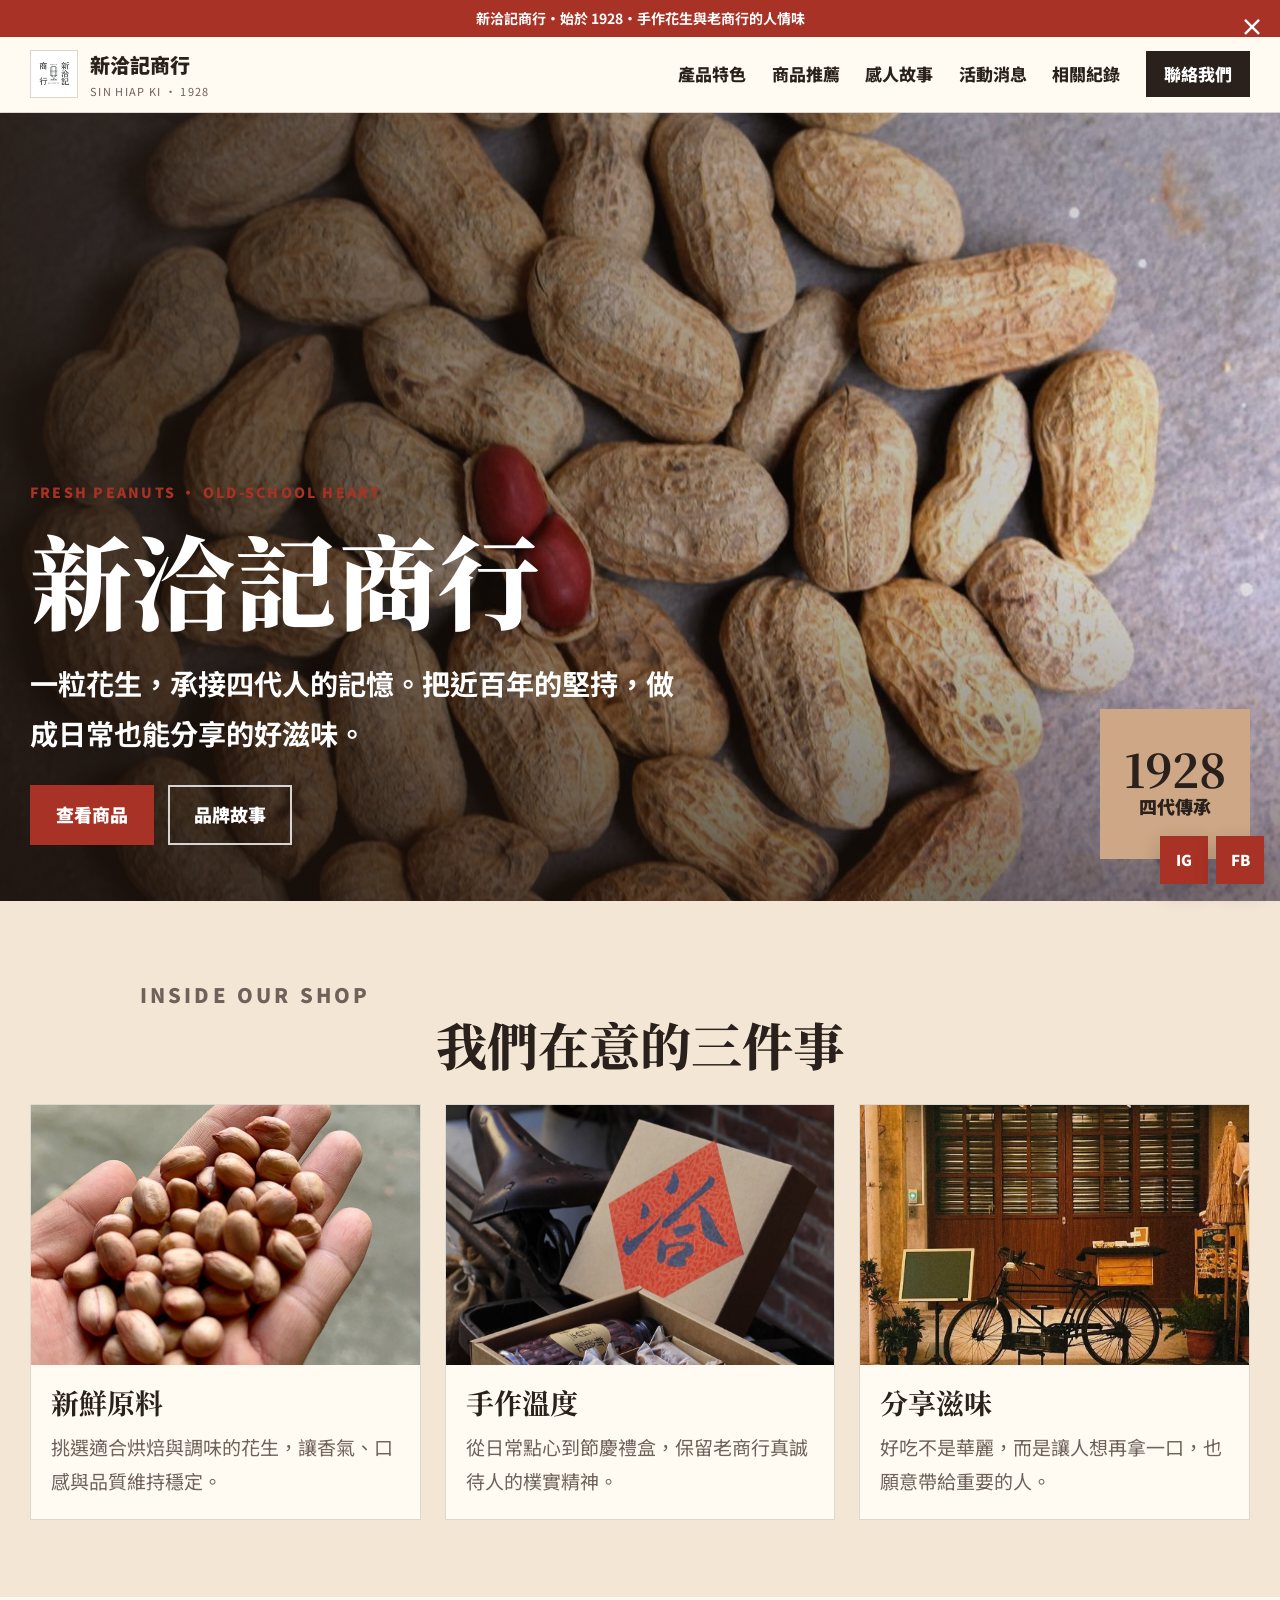
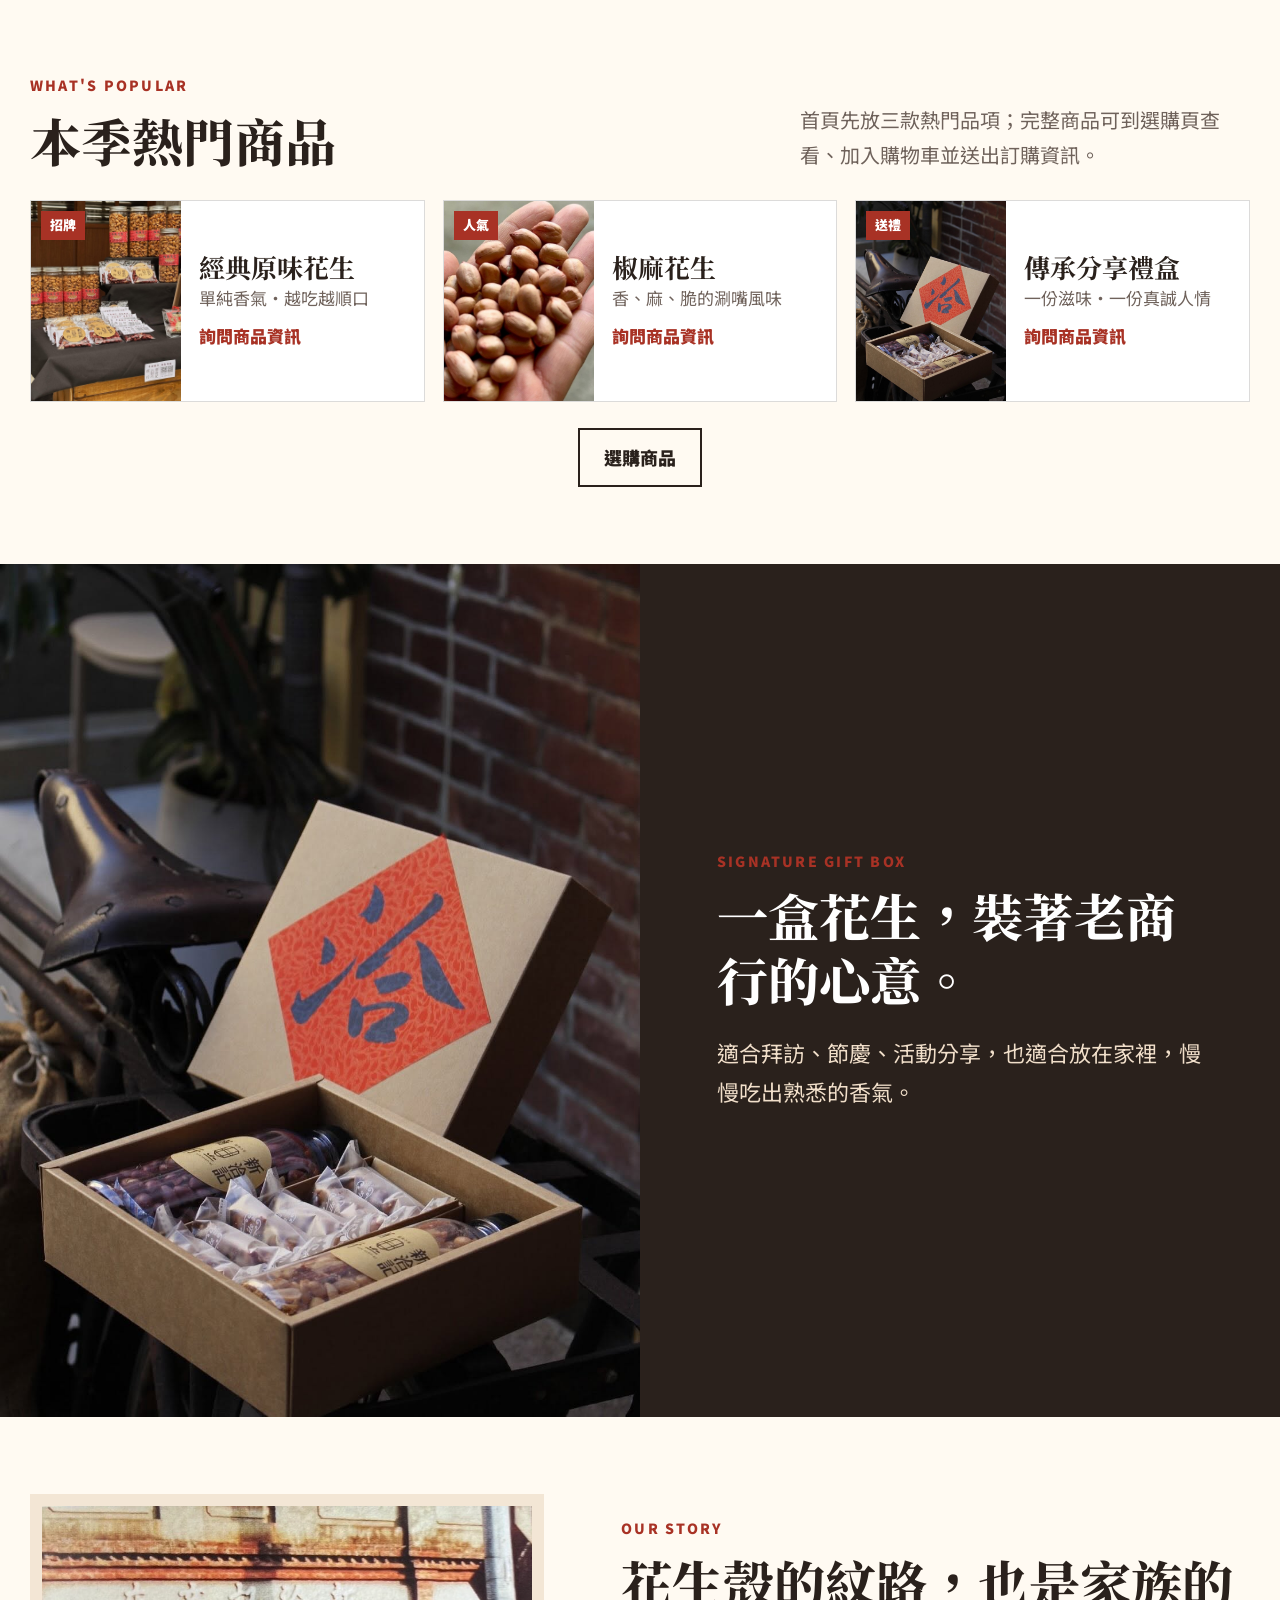
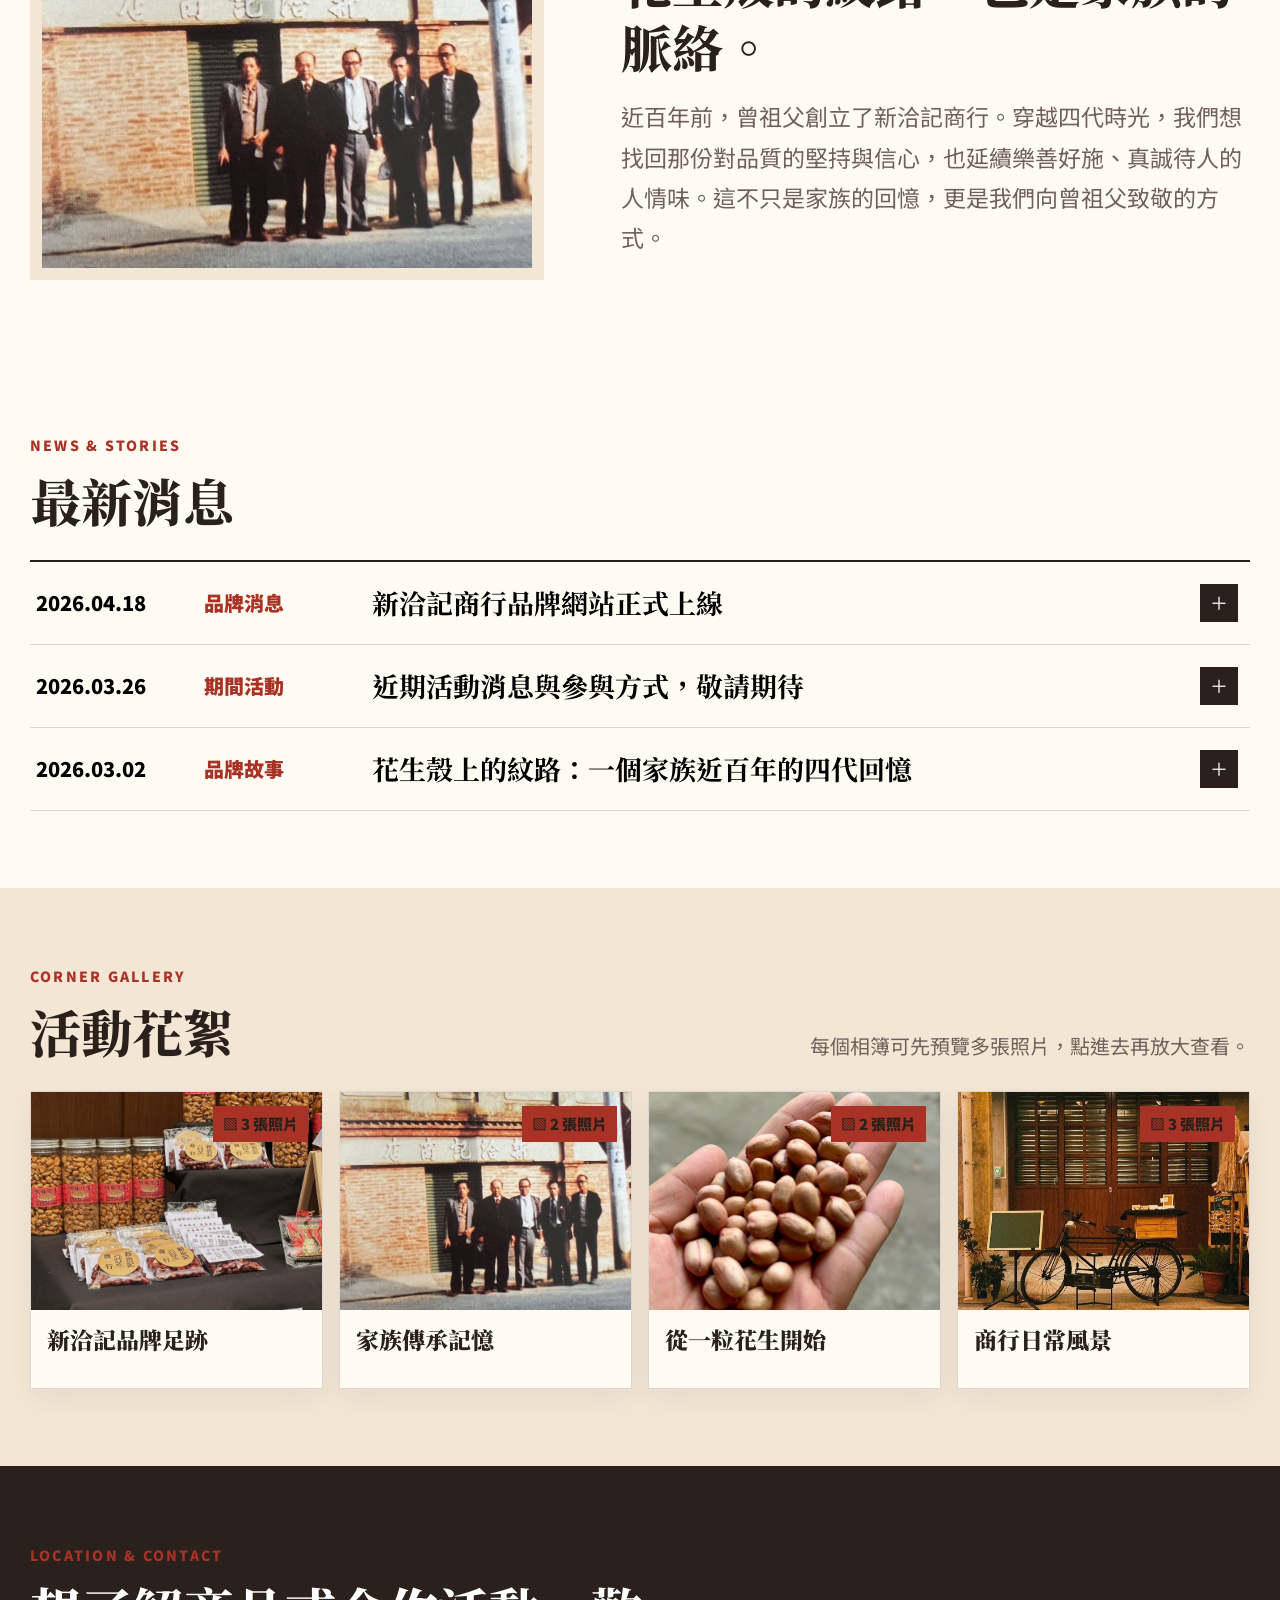
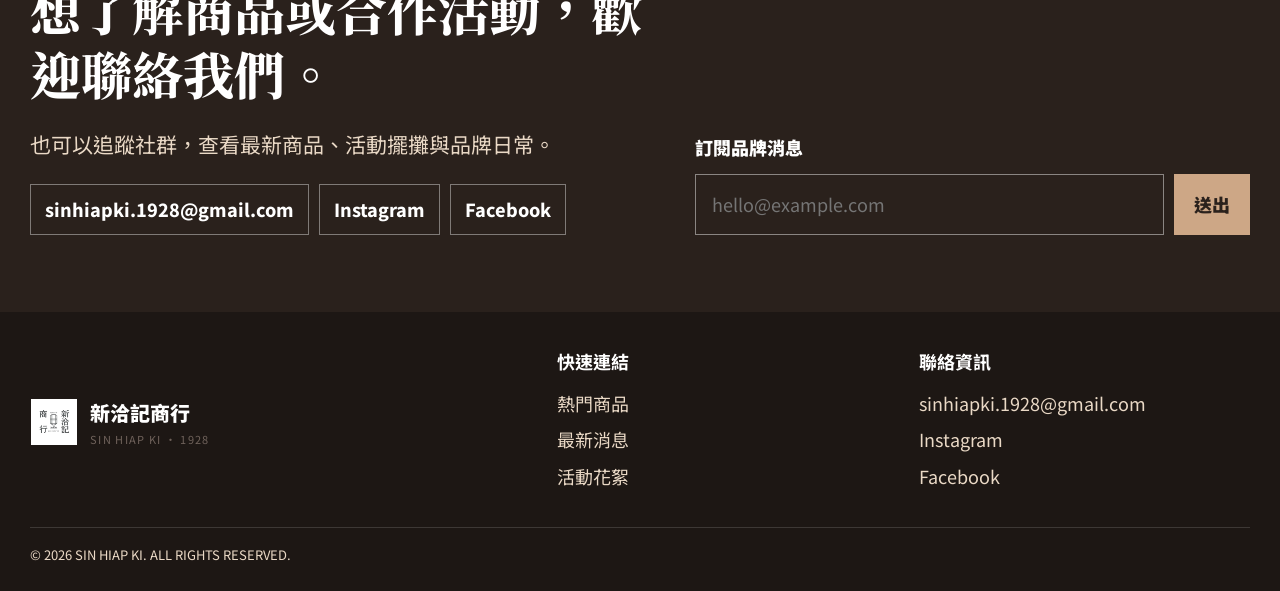
==== index.html @ 67db4013 "修改網站排版都很成功，後續要做supabase的測試了，有修改shop.js" ====
<!DOCTYPE html>
<html lang="zh-Hant">

<head>
  <meta charset="UTF-8">
  <meta name="viewport" content="width=device-width, initial-scale=1.0">
  <meta name="description" content="新洽記商行｜始於 1928，四代傳承的花生滋味。">
  <title>新洽記商行</title>
  <link rel="preconnect" href="https://fonts.googleapis.com">
  <link rel="preconnect" href="https://fonts.gstatic.com" crossorigin>
  <link
    href="https://fonts.googleapis.com/css2?family=Noto+Sans+TC:wght@400;500;600;700;900&family=Noto+Serif+TC:wght@600;700;900&display=swap"
    rel="stylesheet">
  <link rel="stylesheet" href="style.css">
</head>

<body>
  <div class="announcement">
    <p>新洽記商行・始於 1928・手作花生與老商行的人情味</p>
    <button aria-label="關閉公告" data-close-announcement>×</button>
  </div>

  <header class="site-header">
    <a class="brand" href="#top" aria-label="新洽記商行首頁">
      <img src="source/LOGO.jpg" alt="">
      <span><strong>新洽記商行</strong><small>SIN HIAP KI · 1928</small></span>
    </a>
    <button class="menu-button" aria-label="開啟選單" aria-expanded="false">
      <span></span><span></span><span></span>
    </button>
    <nav class="site-nav" aria-label="主要導覽">
      <a href="#kitchen">產品特色</a>
      <a href="shop.html">商品推薦</a>
      <a href="#about">感人故事</a>
      <a href="#news">活動消息</a>
      <a href="#gallery">相關紀錄</a>
      <a class="nav-cta" href="#contact">聯絡我們</a>
    </nav>
  </header>

  <main id="top">
    <section class="hero">
      <img class="hero-bg" src="source/produce/produce_3.jpg" alt="新洽記商行花生商品展示">
      <div class="hero-shade"></div>
      <div class="hero-content reveal">
        <p class="eyebrow">FRESH PEANUTS · OLD-SCHOOL HEART</p>
        <h1>新洽記商行</h1>
        <p>一粒花生，承接四代人的記憶。把近百年的堅持，做成日常也能分享的好滋味。</p>
        <div class="hero-actions">
          <a class="button primary" href="shop.html">查看商品</a>
          <a class="button ghost" href="#about">品牌故事</a>
        </div>
      </div>
      <div class="hero-card reveal">
        <b>1928</b>
        <span>四代傳承</span>
      </div>
    </section>

    <section class="kitchen section" id="kitchen">
      <div class="section-head centered reveal">
        <p class="eyebrow">INSIDE OUR SHOP</p>
        <h2>我們在意的三件事</h2>
      </div>
      <div class="kitchen-grid">
        <article class="reveal">
          <img src="source/photo/photo_1.jpg" alt="手中的花生">
          <h3>新鮮原料</h3>
          <p>挑選適合烘焙與調味的花生，讓香氣、口感與品質維持穩定。</p>
        </article>
        <article class="reveal">
          <img src="source/produce/produce_1.jpg" alt="新洽記商行禮盒">
          <h3>手作溫度</h3>
          <p>從日常點心到節慶禮盒，保留老商行真誠待人的樸實精神。</p>
        </article>
        <article class="reveal">
          <img src="source/photo/photo_2.jpg" alt="新洽記活動現場">
          <h3>分享滋味</h3>
          <p>好吃不是華麗，而是讓人想再拿一口，也願意帶給重要的人。</p>
        </article>
      </div>
    </section>

    <section class="products section" id="products">
      <div class="section-head reveal">
        <div>
          <p class="eyebrow">WHAT'S POPULAR</p>
          <h2>本季熱門商品</h2>
        </div>
        <p>首頁先放三款熱門品項；完整商品可到選購頁查看、加入購物車並送出訂購資訊。</p>
      </div>
      <div class="product-grid" data-products></div>
      <div class="center">
        <a class="button outline" href="shop.html">選購商品</a>
      </div>
    </section>

    <section class="feature-banner">
      <img src="source/produce/produce_1.jpg" alt="新洽記商行商品禮盒">
      <div>
        <p class="eyebrow">SIGNATURE GIFT BOX</p>
        <h2>一盒花生，裝著老商行的心意。</h2>
        <p>適合拜訪、節慶、活動分享，也適合放在家裡，慢慢吃出熟悉的香氣。</p>
      </div>
    </section>

    <section class="intro section" id="about">
      <figure class="heritage-photo reveal">
        <img src="source/family.png" alt="新洽記商行早期家族與店面合影" loading="lazy">
      </figure>
      <div class="intro-story reveal">
        <p class="eyebrow">OUR STORY</p>
        <h2>花生殼的紋路，也是家族的脈絡。</h2>
        <p>近百年前，曾祖父創立了新洽記商行。穿越四代時光，我們想找回那份對品質的堅持與信心，也延續樂善好施、真誠待人的人情味。這不只是家族的回憶，更是我們向曾祖父致敬的方式。</p>
      </div>
    </section>

    <section class="news section" id="news">
      <div class="section-head reveal">
        <div>
          <p class="eyebrow">NEWS & STORIES</p>
          <h2>最新消息</h2>
        </div>
      </div>
      <div class="news-list" data-news></div>
    </section>

    <section class="gallery section" id="gallery">
      <div class="section-head reveal">
        <div>
          <p class="eyebrow">CORNER GALLERY</p>
          <h2>活動花絮</h2>
        </div>
        <p>每個相簿可先預覽多張照片，點進去再放大查看。</p>
      </div>
      <div class="gallery-grid" data-gallery></div>
    </section>

    <section class="contact section" id="contact">
      <div class="contact-copy reveal">
        <p class="eyebrow">LOCATION & CONTACT</p>
        <h2>想了解商品或合作活動，歡迎聯絡我們。</h2>
        <p>也可以追蹤社群，查看最新商品、活動擺攤與品牌日常。</p>
        <div class="contact-links">
          <a href="mailto:sinhiapki.1928@gmail.com">sinhiapki.1928@gmail.com</a>
          <a href="https://www.instagram.com/sinhiapki_1928" target="_blank" rel="noopener noreferrer">Instagram</a>
          <a href="https://www.facebook.com/profile.php?id=61574707400729" target="_blank"
            rel="noopener noreferrer">Facebook</a>
        </div>
      </div>
      <form class="subscribe-form reveal" data-subscribe-form>
        <label for="email">訂閱品牌消息</label>
        <div>
          <input id="email" type="email" placeholder="hello@example.com" required>
          <button type="submit">送出</button>
        </div>
      </form>
    </section>
  </main>

  <footer>
    <a class="brand footer-brand" href="#top">
      <img src="source/LOGO.jpg" alt="">
      <span><strong>新洽記商行</strong><small>SIN HIAP KI · 1928</small></span>
    </a>
    <div>
      <h4>快速連結</h4>
      <a href="shop.html">熱門商品</a>
      <a href="#news">最新消息</a>
      <a href="#gallery">活動花絮</a>
    </div>
    <div>
      <h4>聯絡資訊</h4>
      <a href="mailto:sinhiapki.1928@gmail.com">sinhiapki.1928@gmail.com</a>
      <a href="https://www.instagram.com/sinhiapki_1928" target="_blank" rel="noopener noreferrer">Instagram</a>
      <a href="https://www.facebook.com/profile.php?id=61574707400729" target="_blank"
        rel="noopener noreferrer">Facebook</a>
    </div>
    <p class="copyright">© <span data-year></span> SIN HIAP KI. ALL RIGHTS RESERVED.</p>
  </footer>

  <aside class="social-rail" aria-label="社群連結">
    <a href="https://www.instagram.com/sinhiapki_1928" target="_blank" rel="noopener noreferrer"
      aria-label="追蹤 Instagram">IG</a>
    <a href="https://www.facebook.com/profile.php?id=61574707400729" target="_blank" rel="noopener noreferrer"
      aria-label="追蹤 Facebook">FB</a>
  </aside>

  <div class="modal" data-modal aria-hidden="true">
    <div class="modal-backdrop" data-close-modal></div>
    <section class="modal-panel" role="dialog" aria-modal="true" aria-labelledby="modal-title">
      <button class="modal-close" type="button" data-close-modal aria-label="關閉視窗">×</button>
      <div class="modal-content" data-modal-content></div>
    </section>
  </div>
  <script src="script.js"></script>
</body>

</html>
---- style.css ----
:root {
  --primary: #cda786;
  --red: #a83225;
  --ink: #2a211c;
  --muted: #6f625b;
  --paper: #fffaf2;
  --cream: #f3e6d5;
  --line: rgba(42, 33, 28, 0.16);
  --white: #ffffff;
  --font-serif: "Noto Serif TC", serif;
  --font-sans: "Noto Sans TC", sans-serif;
  --content: 1220px;
  --pad: max(24px, calc((100vw - var(--content)) / 2));
}

* { box-sizing: border-box; }
html { scroll-behavior: smooth; }
body {
  margin: 0;
  color: var(--ink);
  background: var(--paper);
  font-family: var(--font-sans);
  font-size: 18px;
  line-height: 1.75;
}
body.modal-open { overflow: hidden; }
a { color: inherit; text-decoration: none; }
img { display: block; width: 100%; }
button, input { font: inherit; }
button { cursor: pointer; }
button:focus-visible, a:focus-visible, input:focus-visible {
  outline: 3px solid rgba(205, 167, 134, 0.8);
  outline-offset: 3px;
}

h1, h2, h3 {
  margin: 0;
  font-family: var(--font-serif);
  line-height: 1.25;
  letter-spacing: 0;
}
h1 { font-size: clamp(54px, 8vw, 116px); font-weight: 900; }
h2 { font-size: clamp(34px, 4vw, 58px); font-weight: 800; }
h3 { font-size: 28px; }
.eyebrow {
  margin: 0 0 10px;
  color: var(--red);
  font-size: 14px;
  font-weight: 900;
  letter-spacing: 0.16em;
}
.section { padding: clamp(42px, 6vw, 78px) var(--pad); }
.section-head {
  display: flex;
  align-items: end;
  justify-content: space-between;
  gap: 28px;
  margin-bottom: 28px;
}
.section-head > p { max-width: 450px; margin: 0; color: var(--muted); font-size: 20px; }
.section-head.centered { display: block; text-align: center; }
.center { margin-top: 26px; text-align: center; }

.button {
  min-height: 52px;
  display: inline-flex;
  align-items: center;
  justify-content: center;
  padding: 12px 24px;
  border: 2px solid var(--ink);
  border-radius: 0;
  background: transparent;
  color: var(--ink);
  font-weight: 900;
  transition: transform 0.2s ease, background 0.2s ease, color 0.2s ease;
}
.button:hover { transform: translateY(-2px); }
.button.primary { background: var(--red); border-color: var(--red); color: var(--white); }
.button.ghost { color: var(--white); border-color: rgba(255,255,255,0.8); }
.button.outline:hover { background: var(--ink); color: var(--white); }

.announcement {
  position: relative;
  min-height: 36px;
  display: grid;
  place-items: center;
  padding: 6px 54px;
  background: var(--red);
  color: var(--white);
  text-align: center;
  font-size: 14px;
  font-weight: 700;
}
.announcement p { margin: 0; }
.announcement button {
  position: absolute;
  right: 18px;
  top: 50%;
  width: 28px;
  height: 28px;
  border: 0;
  background: transparent;
  color: inherit;
  font-size: 24px;
  transform: translateY(-50%);
}

.site-header {
  position: sticky;
  top: 0;
  z-index: 30;
  height: 76px;
  display: flex;
  align-items: center;
  justify-content: space-between;
  padding: 0 var(--pad);
  background: rgba(255, 250, 242, 0.94);
  border-bottom: 1px solid var(--line);
  backdrop-filter: blur(12px);
}
.brand { display: flex; align-items: center; gap: 12px; min-width: 0; }
.brand img {
  width: 48px;
  height: 48px;
  object-fit: cover;
  border: 1px solid var(--line);
}
.brand strong, .brand small { display: block; }
.brand strong { font-size: 20px; font-weight: 900; }
.brand small { color: var(--muted); font-size: 11px; letter-spacing: 0.12em; }
.site-nav { display: flex; align-items: center; gap: clamp(18px, 2vw, 34px); font-size: 17px; font-weight: 800; }
.site-nav a { padding: 8px 0; }
.nav-cta { padding: 8px 18px !important; background: var(--ink); color: var(--white); }
.menu-button { display: none; border: 0; background: transparent; }

.hero {
  position: relative;
  min-height: calc(100vh - 112px);
  display: grid;
  align-items: end;
  overflow: hidden;
  padding: clamp(80px, 10vw, 140px) var(--pad) 56px;
  color: var(--white);
}
.hero-bg, .hero-shade { position: absolute; inset: 0; height: 100%; }
.hero-bg { object-fit: cover; object-position: center 45%; }
.hero-shade {
  background:
    linear-gradient(90deg, rgba(28,18,12,0.84), rgba(28,18,12,0.38) 52%, rgba(28,18,12,0.08)),
    linear-gradient(0deg, rgba(28,18,12,0.5), transparent 42%);
}
.hero-content { position: relative; max-width: 860px; z-index: 1; }
.hero-content p:not(.eyebrow) { max-width: 660px; margin: 16px 0 28px; font-size: clamp(22px, 2.2vw, 32px); font-weight: 700; }
.hero-actions { display: flex; flex-wrap: wrap; gap: 14px; }
.hero-card {
  position: absolute;
  right: var(--pad);
  bottom: 42px;
  z-index: 1;
  width: 150px;
  height: 150px;
  display: grid;
  place-items: center;
  align-content: center;
  background: var(--primary);
  color: var(--ink);
  text-align: center;
}
.hero-card b { display: block; font-family: var(--font-serif); font-size: 46px; line-height: 1; }
.hero-card span { font-weight: 900; }

.kitchen { background: var(--cream); }
.kitchen-grid {
  display: grid;
  grid-template-columns: repeat(3, 1fr);
  gap: 24px;
}
.kitchen-grid article {
  background: var(--paper);
  border: 1px solid var(--line);
}
.kitchen-grid img { height: 260px; object-fit: cover; }
.kitchen-grid h3 { padding: 20px 20px 0; }
.kitchen-grid p { margin: 10px 20px 22px; color: var(--muted); font-size: 19px; }

.product-grid {
  display: grid;
  grid-template-columns: repeat(3, 1fr);
  gap: 18px;
}
.product-card {
  position: relative;
  display: grid;
  grid-template-columns: 150px 1fr;
  min-height: 170px;
  overflow: hidden;
  background: var(--white);
  border: 1px solid var(--line);
}
.product-image { height: 100%; background: var(--cream); }
.product-image img { height: 100%; object-fit: cover; transition: transform 0.35s ease; }
.product-card:hover img { transform: scale(1.04); }
.product-tag {
  position: absolute;
  top: 10px;
  left: 10px;
  padding: 3px 9px;
  background: var(--red);
  color: var(--white);
  font-size: 13px;
  font-weight: 900;
}
.product-info {
  display: grid;
  align-content: center;
  gap: 8px;
  padding: 18px;
}
.product-info h3 { font-size: 26px; }
.product-info p { margin: 0; color: var(--muted); font-size: 17px; }
.product-price { color: var(--red); font-size: 17px; font-weight: 900; }

.feature-banner {
  display: grid;
  grid-template-columns: 1fr 1fr;
  align-items: center;
  min-height: 470px;
  background: var(--ink);
  color: var(--white);
}
.feature-banner img { height: 100%; min-height: 470px; object-fit: cover; }
.feature-banner div { padding: clamp(34px, 6vw, 80px); }
.feature-banner p:not(.eyebrow) { max-width: 580px; color: #f1dfca; font-size: 22px; }

.intro {
  display: grid;
  grid-template-columns: 0.9fr 1.1fr;
  align-items: center;
  gap: clamp(32px, 6vw, 80px);
  background: var(--paper);
}
.heritage-photo { margin: 0; }
.heritage-photo img { aspect-ratio: 4 / 3; object-fit: cover; border: 12px solid var(--cream); }
.intro-story p:last-child { margin: 18px 0 0; color: var(--muted); font-size: 23px; }

.news-list { border-top: 2px solid var(--ink); }
.news-item {
  width: 100%;
  display: grid;
  grid-template-columns: 150px 150px minmax(0, 1fr) 44px;
  align-items: center;
  gap: 18px;
  padding: 22px 6px;
  border: 0;
  border-bottom: 1px solid var(--line);
  background: transparent;
  text-align: left;
  transition: background 0.2s ease, padding 0.2s ease;
}
.news-item:hover { padding-left: 18px; background: var(--cream); }
.news-item time, .news-category { font-size: 20px; font-weight: 900; }
.news-category { color: var(--red); }
.news-item h3 { font-size: 27px; }
.news-item span:last-child {
  width: 38px;
  height: 38px;
  display: grid;
  place-items: center;
  background: var(--ink);
  color: var(--white);
}

.gallery { background: var(--cream); }
.gallery-grid {
  display: grid;
  grid-template-columns: repeat(4, minmax(0, 1fr));
  gap: 16px;
}
.gallery-item {
  position: relative;
  overflow: hidden;
  padding: 0;
  border: 1px solid var(--line);
  background: var(--paper);
  color: var(--ink);
  text-align: left;
  box-shadow: 0 10px 26px rgba(42, 33, 28, 0.06);
}
.gallery-item:first-child { grid-column: auto; }
.gallery-item img {
  height: auto;
  aspect-ratio: 4 / 3;
  object-fit: cover;
  opacity: 1;
  transition: transform 0.35s ease;
}
.gallery-item:hover img { transform: scale(1.04); }
.gallery-caption {
  position: static;
  display: block;
  min-height: 78px;
  padding: 14px 16px 16px;
  font-family: var(--font-serif);
  font-size: 23px;
  font-weight: 900;
  line-height: 1.35;
  text-shadow: none;
}
.gallery-count {
  position: absolute;
  top: 14px;
  right: 14px;
  padding: 5px 10px;
  background: var(--red);
  font-size: 15px;
  font-weight: 900;
}

.contact {
  display: grid;
  grid-template-columns: 1fr 0.9fr;
  align-items: end;
  gap: 48px;
  background: var(--ink);
  color: var(--white);
}
.contact-copy p:not(.eyebrow) { color: #ead9c6; font-size: 21px; }
.contact-links { display: flex; flex-wrap: wrap; gap: 10px; margin-top: 18px; }
.contact-links a {
  padding: 9px 14px;
  border: 1px solid rgba(255,255,255,0.4);
  font-weight: 800;
}
.subscribe-form label { display: block; margin-bottom: 10px; font-weight: 900; }
.subscribe-form > div { display: grid; grid-template-columns: 1fr auto; gap: 10px; }
.subscribe-form input {
  min-width: 0;
  padding: 14px 16px;
  border: 1px solid rgba(255,255,255,0.45);
  background: transparent;
  color: var(--white);
}
.subscribe-form button {
  padding: 12px 20px;
  border: 0;
  background: var(--primary);
  color: var(--ink);
  font-weight: 900;
}
.subscribe-form.success::after {
  content: "謝謝你的訂閱！";
  display: block;
  margin-top: 10px;
  color: var(--primary);
  font-weight: 900;
}

footer {
  display: grid;
  grid-template-columns: 1.5fr 1fr 1fr;
  gap: 30px;
  padding: 34px var(--pad) 24px;
  background: #1d1714;
  color: #ead9c6;
}
footer h4 { margin: 0 0 10px; color: var(--white); }
footer a { display: block; margin: 5px 0; }
.footer-brand { color: var(--white); }
.copyright { grid-column: 1 / -1; margin: 0; padding-top: 16px; border-top: 1px solid rgba(255,255,255,0.14); font-size: 13px; }

.social-rail {
  position: fixed;
  right: 16px;
  bottom: 16px;
  z-index: 25;
  display: flex;
  gap: 8px;
}
.social-rail a {
  width: 48px;
  height: 48px;
  display: grid;
  place-items: center;
  background: var(--red);
  color: var(--white);
  font-size: 15px;
  font-weight: 900;
  box-shadow: 0 8px 22px rgba(0,0,0,0.18);
}

.modal { position: fixed; inset: 0; z-index: 100; display: none; }
.modal.open { display: block; }
.modal-backdrop { position: absolute; inset: 0; background: rgba(20, 15, 12, 0.72); }
.modal-panel {
  position: absolute;
  inset: 4vh 4vw;
  max-width: 1160px;
  overflow: auto;
  margin: auto;
  padding: clamp(24px, 4vw, 54px);
  background: var(--paper);
}
.modal-close {
  position: sticky;
  top: 0;
  z-index: 2;
  float: right;
  width: 46px;
  height: 46px;
  border: 0;
  background: var(--ink);
  color: var(--white);
  font-size: 28px;
}
.modal-header { margin-bottom: 22px; padding-right: 58px; }
.modal-header p, .modal-copy { color: var(--muted); font-size: 21px; }
.shop-list { display: grid; gap: 14px; }
.shop-item {
  display: grid;
  grid-template-columns: 180px 1fr auto;
  align-items: center;
  gap: 22px;
  padding: 14px;
  background: var(--white);
  border: 1px solid var(--line);
}
.shop-item img { height: 150px; object-fit: cover; }
.shop-item p { margin: 6px 0; color: var(--muted); }
.feature-list { display: flex; flex-wrap: wrap; gap: 8px; margin-top: 10px; }
.feature-list span { padding: 5px 9px; background: var(--cream); color: var(--ink); font-size: 15px; font-weight: 800; }
.feature-icon { display: none; }
.shop-actions { display: grid; gap: 10px; justify-items: end; }
.select-product { padding: 9px 14px; border: 2px solid var(--ink); background: transparent; font-weight: 900; }
.select-product.selected { background: var(--red); border-color: var(--red); color: var(--white); }
.selection-summary { position: sticky; bottom: 0; margin-top: 18px; padding: 14px 18px; background: var(--ink); color: var(--white); font-weight: 900; }
.news-detail { max-width: 820px; }
.news-detail time { color: var(--red); font-weight: 900; }
.news-detail h2 { margin: 14px 0 18px; }
.album-overview { display: grid; grid-template-columns: repeat(3, 1fr); gap: 12px; }
.album-thumb { position: relative; aspect-ratio: 4 / 3; overflow: hidden; padding: 0; border: 0; background: var(--cream); }
.album-thumb img { height: 100%; object-fit: cover; }
.album-thumb span { position: absolute; right: 8px; bottom: 8px; padding: 3px 8px; background: var(--red); color: var(--white); font-weight: 900; }
.album-back { margin-bottom: 14px; border: 0; border-bottom: 2px solid currentColor; background: transparent; font-weight: 900; }
.album-stage { position: relative; background: #111; }
.album-stage img { height: min(64vh, 640px); object-fit: contain; }
.album-control {
  position: absolute;
  top: 50%;
  width: 48px;
  height: 48px;
  border: 0;
  background: rgba(0,0,0,0.6);
  color: var(--white);
  font-size: 28px;
  transform: translateY(-50%);
}
.album-control.prev { left: 12px; }
.album-control.next { right: 12px; }
.album-meta { display: flex; justify-content: space-between; margin-top: 10px; font-weight: 900; }

.shop-page { background: #fff7ec; }
.shop-hero {
  padding: clamp(54px, 8vw, 100px) var(--pad);
  background:
    linear-gradient(90deg, rgba(42,33,28,0.88), rgba(42,33,28,0.45)),
    url("source/produce/produce_1.jpg") center / cover no-repeat;
  color: var(--white);
}
.shop-hero > div { max-width: 820px; }
.shop-hero p:not(.eyebrow) { max-width: 720px; margin: 18px 0 0; color: #f5e3d0; font-size: 24px; font-weight: 700; }
.shop-flow {
  display: grid;
  grid-template-columns: repeat(4, 1fr);
  gap: 12px;
  padding-top: 26px;
  padding-bottom: 26px;
  background: var(--cream);
}
.shop-flow article {
  display: grid;
  gap: 4px;
  padding: 16px;
  background: var(--paper);
  border: 1px solid var(--line);
}
.shop-flow b { color: var(--red); font-size: 16px; }
.shop-flow span { font-family: var(--font-serif); font-size: 22px; font-weight: 900; line-height: 1.35; }
.shop-layout {
  display: grid;
  grid-template-columns: minmax(0, 1fr);
  align-items: start;
  gap: 28px;
}
.catalog-grid { display: grid; grid-template-columns: repeat(4, minmax(230px, 1fr)); gap: 18px; }
.catalog-card {
  display: grid;
  grid-template-rows: auto auto 1fr;
  overflow: hidden;
  background: #fffaf4;
  border: 1px solid rgba(205, 167, 134, 0.5);
  border-radius: 18px;
}
.catalog-card-head {
  display: flex;
  justify-content: space-between;
  gap: 8px;
  padding: 20px 20px 12px;
}
.catalog-card-head span {
  display: inline-flex;
  align-items: center;
  min-height: 30px;
  padding: 4px 11px;
  border: 1px solid rgba(205, 167, 134, 0.35);
  border-radius: 999px;
  background: var(--white);
  color: #7d4a16;
  font-size: 14px;
  font-weight: 900;
}
.catalog-card-head span:last-child { color: var(--muted); border-color: transparent; }
.catalog-photo {
  padding: 14px 32px 28px;
  background: #fffaf4;
  border-bottom: 1px solid rgba(205, 167, 134, 0.35);
}
.catalog-photo img {
  aspect-ratio: 3 / 2;
  height: auto;
  object-fit: cover;
  border-radius: 8px;
  box-shadow: 0 8px 14px rgba(42, 33, 28, 0.14);
}
.catalog-copy { display: grid; align-content: start; gap: 9px; padding: 22px; }
.catalog-copy h3 { color: #5b2f1f; font-size: 24px; }
.catalog-copy p { margin: 0; color: var(--muted); font-size: 16px; line-height: 1.65; }
.promo-box {
  display: grid;
  gap: 7px;
  margin-top: 4px;
  padding: 11px 13px;
  background: #fffdf2;
  border: 1px solid #f2c24e;
  border-radius: 14px;
}
.promo-box strong { color: #6a3d15; font-size: 16px; }
.promo-box span {
  width: fit-content;
  padding: 3px 10px;
  border: 1px solid #f0b72f;
  border-radius: 9px;
  background: var(--white);
  color: #5b2f1f;
  font-size: 16px;
  font-weight: 900;
}
.unit-price {
  display: flex;
  align-items: center;
  justify-content: space-between;
  margin-top: 8px;
  padding: 12px 14px;
  background: #f6eee5;
  border-radius: 14px;
}
.unit-price span { color: var(--muted); font-weight: 900; }
.unit-price strong { color: #4f3026; font-size: 24px; }
.catalog-actions {
  display: grid;
  grid-template-columns: auto 1fr;
  align-items: center;
  gap: 12px;
  margin-top: 8px;
}
.catalog-actions > span { color: var(--muted); font-size: 16px; font-weight: 900; }
.product-quantity {
  display: grid;
  grid-template-columns: 34px minmax(42px, 1fr) 34px;
  align-items: center;
  overflow: hidden;
  border: 1px solid var(--line);
  border-radius: 999px;
  background: var(--white);
}
.product-quantity button {
  width: 34px;
  height: 34px;
  border: 0;
  background: transparent;
  color: #9b5f24;
  font-weight: 900;
}
.product-quantity input {
  width: 100%;
  min-width: 0;
  border: 0;
  background: transparent;
  color: var(--ink);
  text-align: center;
  font-weight: 900;
  appearance: textfield;
  -moz-appearance: textfield;
}
.product-quantity input::-webkit-outer-spin-button,
.product-quantity input::-webkit-inner-spin-button {
  margin: 0;
  -webkit-appearance: none;
}
.catalog-actions > button {
  grid-column: 2;
  min-height: 40px;
  padding: 7px 14px;
  border: 0;
  border-radius: 999px;
  background: #9b5f24;
  color: var(--white);
  font-weight: 900;
}
.cart-panel {
  position: static;
  padding: 20px;
  background: var(--white);
  border: 2px solid var(--ink);
}
.cart-panel h2 { margin-bottom: 14px; font-size: 34px; }
.cart-empty { margin: 0; color: var(--muted); }
.cart-list { display: grid; gap: 12px; }
.cart-item {
  display: grid;
  gap: 10px;
  padding-bottom: 12px;
  border-bottom: 1px solid var(--line);
}
.cart-item strong, .cart-item span { display: block; }
.cart-item span { color: var(--muted); font-size: 15px; }
.quantity-control {
  display: grid;
  grid-template-columns: 38px 1fr 38px;
  align-items: center;
  border: 1px solid var(--line);
}
.quantity-control button {
  height: 38px;
  border: 0;
  background: var(--cream);
  font-weight: 900;
}
.quantity-control output { text-align: center; font-weight: 900; }
.cart-total {
  display: flex;
  justify-content: space-between;
  margin: 18px 0;
  padding-top: 14px;
  border-top: 2px solid var(--ink);
  font-size: 22px;
  font-weight: 900;
}
.cart-total strong { color: var(--red); }
.cart-checkout { width: 100%; }
.checkout { background: var(--cream); }
.checkout-head, .checkout-form, .order-result { max-width: 1000px; }
.checkout-head > p {
  max-width: 430px;
  text-align: right;
}
.checkout-form {
  display: grid;
  gap: 22px;
  padding: 22px;
  background: var(--paper);
  border: 1px solid var(--line);
}
.form-grid {
  display: grid;
  grid-template-columns: repeat(2, 1fr);
  gap: 16px;
}
.checkout-form label, .payment-box label {
  display: grid;
  gap: 8px;
  font-weight: 900;
}
.required-label::after {
  content: " *";
  color: var(--red);
}
.checkout-form input, .checkout-form select, .checkout-form textarea {
  width: 100%;
  padding: 13px 14px;
  border: 1px solid var(--line);
  background: var(--white);
  color: var(--ink);
}
.form-wide { grid-column: 1 / -1; }
.payment-box {
  display: grid;
  gap: 12px;
  margin: 0;
  padding: 18px;
  border: 2px solid var(--ink);
}
.payment-box legend {
  padding: 0 8px;
  font-family: var(--font-serif);
  font-size: 28px;
  font-weight: 900;
}
.payment-box label {
  grid-template-columns: auto 1fr;
  align-items: start;
  padding: 12px;
  background: var(--white);
  border: 1px solid var(--line);
}
.payment-box input { width: auto; margin-top: 8px; }
.payment-box span {
  grid-column: 2;
  color: var(--muted);
  font-size: 16px;
  font-weight: 500;
}
.bank-info {
  padding: 18px;
  background: #fff;
  border: 2px solid var(--red);
}
.bank-info h3 { margin-bottom: 12px; color: var(--red); font-size: 25px; }
.bank-info dl { display: grid; gap: 10px; margin: 0; }
.bank-info dl > div {
  display: grid;
  grid-template-columns: 120px 1fr;
  gap: 12px;
  padding-bottom: 10px;
  border-bottom: 1px solid var(--line);
}
.bank-info dt { color: var(--muted); font-weight: 900; }
.bank-info dd { margin: 0; font-weight: 900; }
.account-row dd {
  display: flex;
  flex-wrap: wrap;
  align-items: center;
  gap: 10px;
}
.account-row button {
  min-height: 36px;
  padding: 6px 12px;
  border: 0;
  background: var(--ink);
  color: var(--white);
  font-weight: 900;
}
.bank-info p { margin: 12px 0 0; color: var(--muted); font-size: 16px; }
.order-result {
  margin-top: 20px;
  padding: 22px;
  background: var(--white);
  border: 2px solid var(--red);
}
.order-result h3 { color: var(--red); }
.order-result ul { margin: 14px 0; padding-left: 22px; }
.result-total { font-size: 24px; font-weight: 900; }

.reveal { opacity: 0; transform: translateY(16px); transition: opacity 0.55s ease, transform 0.55s ease; }
.reveal.visible { opacity: 1; transform: none; }

@media (max-width: 900px) {
  .site-header { height: 68px; }
  .menu-button { width: 44px; height: 44px; display: grid; place-content: center; gap: 5px; }
  .menu-button span { width: 26px; height: 2px; background: var(--ink); }
  .site-nav {
    position: absolute;
    inset: 68px 0 auto;
    display: none;
    flex-direction: column;
    align-items: stretch;
    gap: 0;
    padding: 16px var(--pad) 24px;
    background: var(--paper);
    border-bottom: 1px solid var(--line);
  }
  .site-nav.open { display: flex; }
  .site-nav a { padding: 12px 0; border-bottom: 1px solid var(--line); }
  .hero { min-height: 640px; }
  .hero-card { display: none; }
  .kitchen-grid, .product-grid, .intro, .feature-banner, .contact, footer { grid-template-columns: 1fr; }
  .gallery-grid { grid-template-columns: repeat(2, minmax(0, 1fr)); }
  .gallery-item:first-child { grid-column: auto; }
  .feature-banner img { min-height: 320px; }
  .shop-item { grid-template-columns: 140px 1fr; }
  .shop-actions { grid-column: 1 / -1; display: flex; justify-content: space-between; align-items: center; }
  .shop-flow { grid-template-columns: repeat(2, 1fr); }
  .catalog-grid { grid-template-columns: repeat(2, minmax(230px, 1fr)); }
}

@media (max-width: 600px) {
  body { font-size: 17px; }
  .section { padding: 34px 20px; }
  .section-head { display: block; }
  .section-head > p { margin-top: 10px; font-size: 18px; }
  .checkout-head > p { text-align: left; }
  .brand img { width: 42px; height: 42px; }
  .brand strong { font-size: 17px; }
  .brand small { display: none; }
  .announcement { padding-inline: 42px; font-size: 13px; }
  .hero { min-height: 560px; padding: 70px 20px 38px; }
  h1 { font-size: clamp(48px, 17vw, 76px); }
  h2 { font-size: 32px; }
  .hero-content p:not(.eyebrow) { font-size: 22px; }
  .hero-actions { display: grid; grid-template-columns: 1fr 1fr; }
  .button { padding-inline: 12px; }
  .kitchen-grid img { height: 220px; }
  .product-card { grid-template-columns: 120px 1fr; min-height: 150px; }
  .product-info h3 { font-size: 22px; }
  .product-info p, .product-price { font-size: 15px; }
  .news-item { grid-template-columns: 1fr 38px; gap: 5px 12px; }
  .news-item time, .news-category, .news-item h3 { grid-column: 1; }
  .news-item span:last-child { grid-column: 2; grid-row: 1 / 4; }
  .news-item time, .news-category { font-size: 17px; }
  .news-item h3 { font-size: 22px; }
  .gallery-grid { grid-template-columns: 1fr; gap: 12px; }
  .gallery-item {
    display: grid;
    grid-template-columns: 116px 1fr;
    min-height: 116px;
  }
  .gallery-item img {
    height: 100%;
    aspect-ratio: auto;
  }
  .gallery-caption {
    min-height: 0;
    display: grid;
    align-content: center;
    padding: 12px 14px;
    font-size: 21px;
  }
  .gallery-count {
    top: 8px;
    right: auto;
    left: 8px;
    font-size: 12px;
  }
  .subscribe-form > div { grid-template-columns: 1fr; }
  .modal-panel { inset: 0; padding: 18px; }
  .shop-item { grid-template-columns: 1fr; }
  .shop-item img { width: 100%; height: auto; aspect-ratio: 16 / 10; }
  .album-overview { grid-template-columns: repeat(2, 1fr); }
  .shop-hero { padding: 52px 20px; }
  .shop-hero p:not(.eyebrow) { font-size: 20px; }
  .shop-flow { grid-template-columns: 1fr; padding: 20px; }
  .catalog-grid { grid-template-columns: 1fr; }
  .catalog-card-head { padding: 18px 16px 10px; }
  .catalog-card-head span { font-size: 14px; }
  .catalog-photo { padding: 12px 24px 24px; }
  .catalog-copy { padding: 18px; }
  .catalog-copy h3 { font-size: 23px; }
  .catalog-actions { grid-template-columns: 1fr; align-items: stretch; }
  .catalog-actions > button { grid-column: auto; width: 100%; }
  .checkout-form { padding: 16px; }
  .form-grid { grid-template-columns: 1fr; }
  .payment-box label { grid-template-columns: auto 1fr; }
  .bank-info dl > div { grid-template-columns: 1fr; gap: 4px; }
}
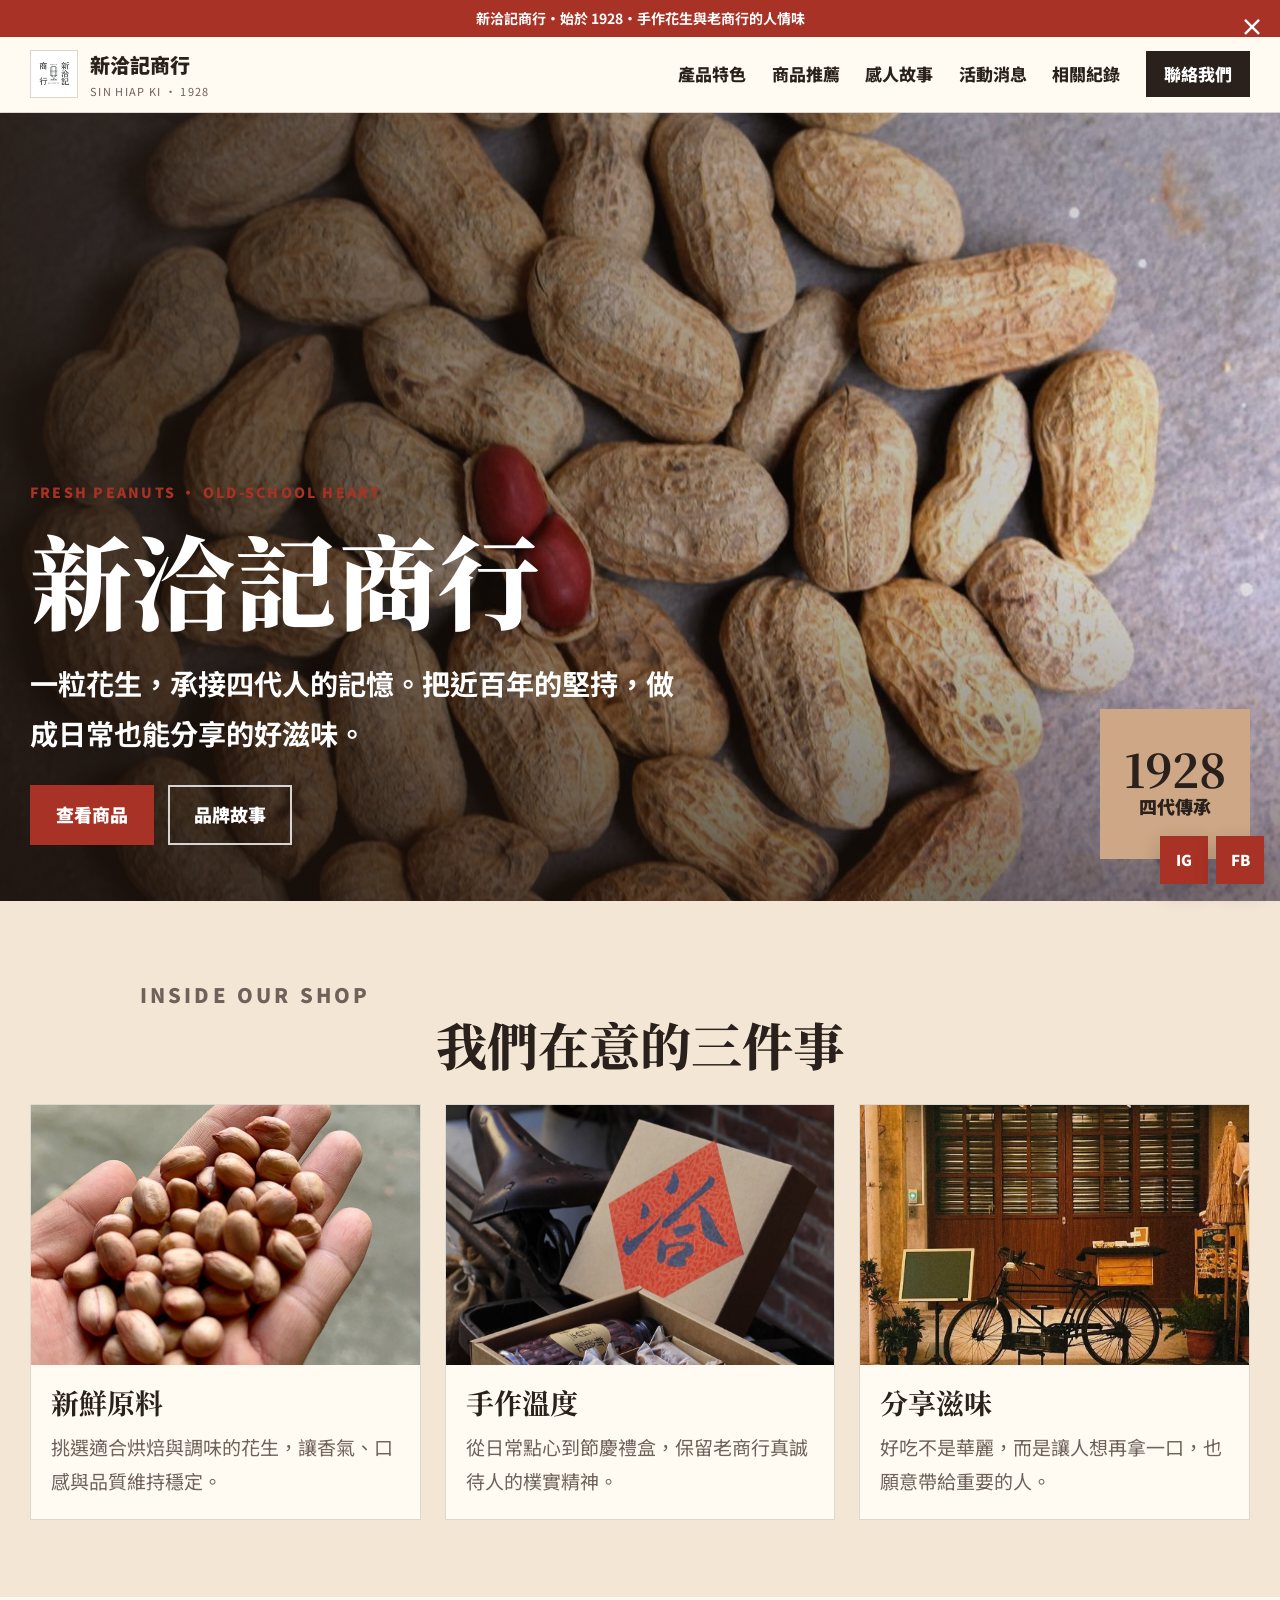
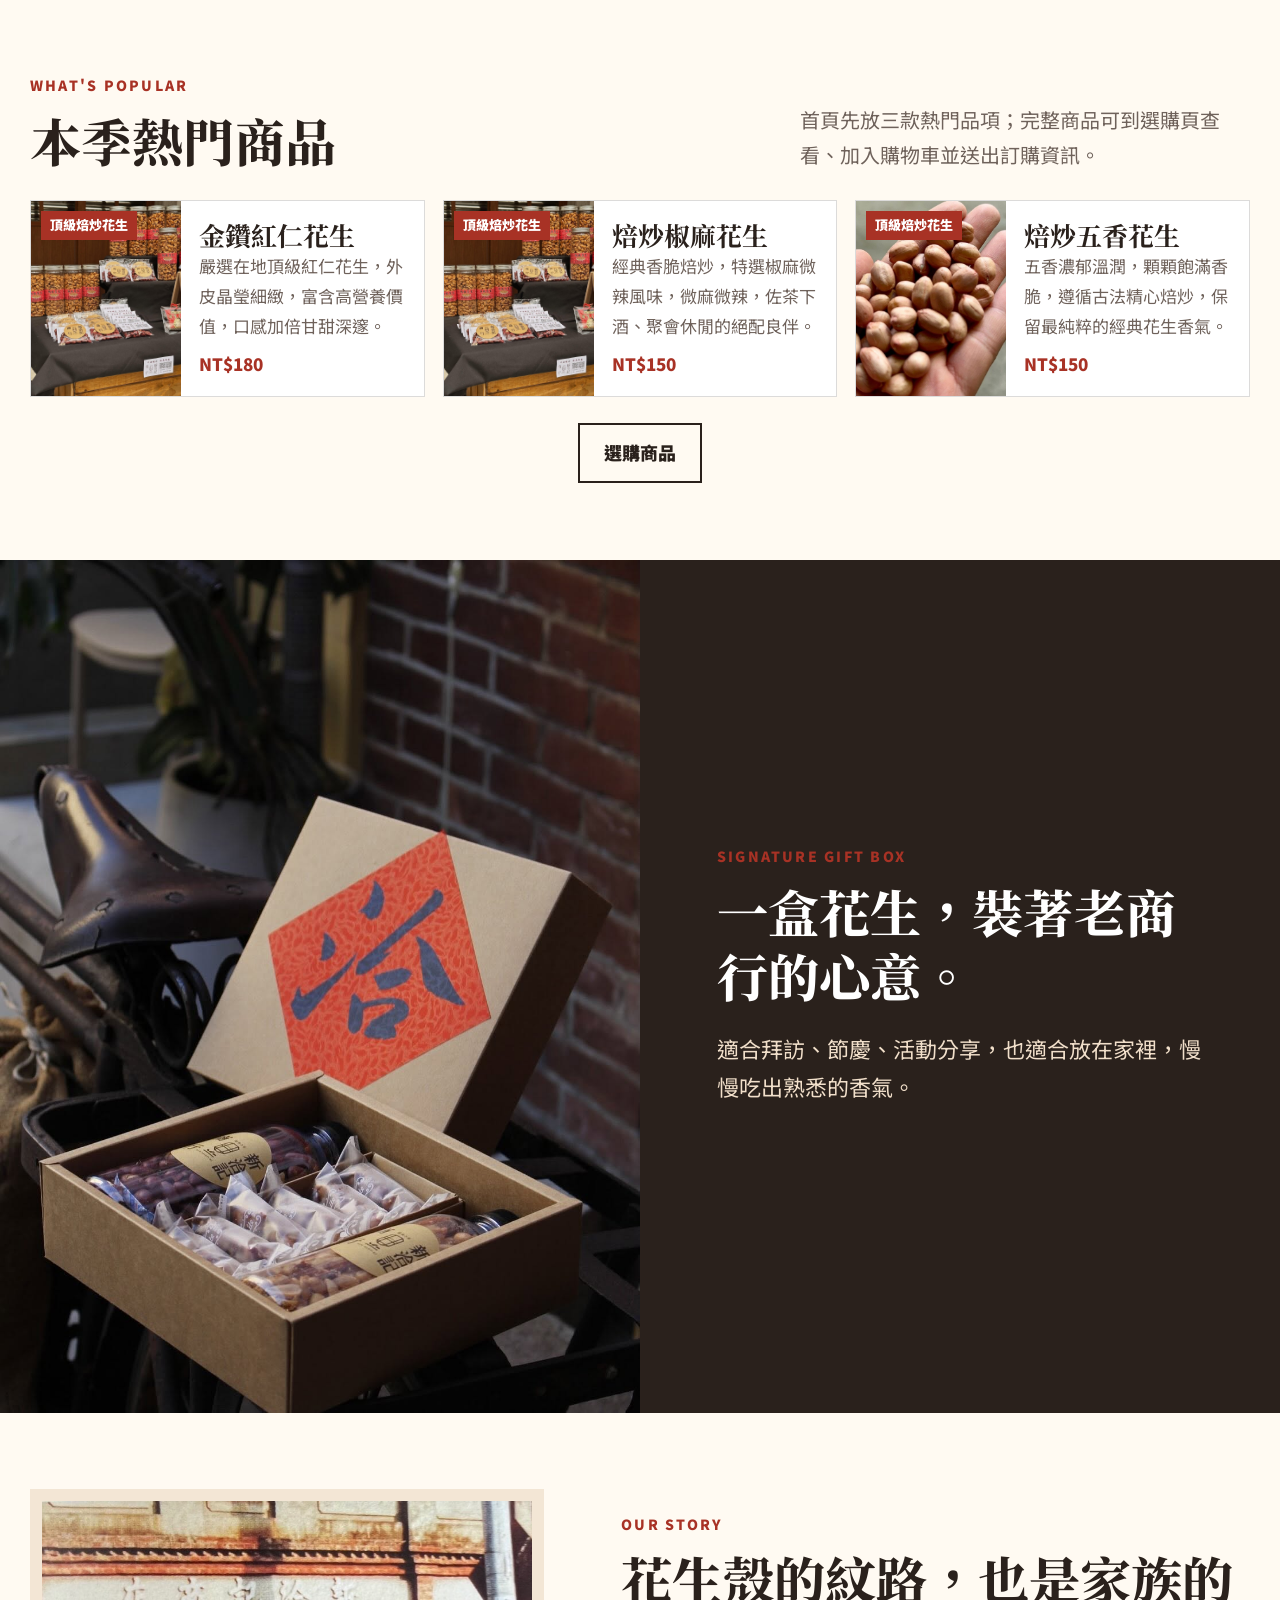
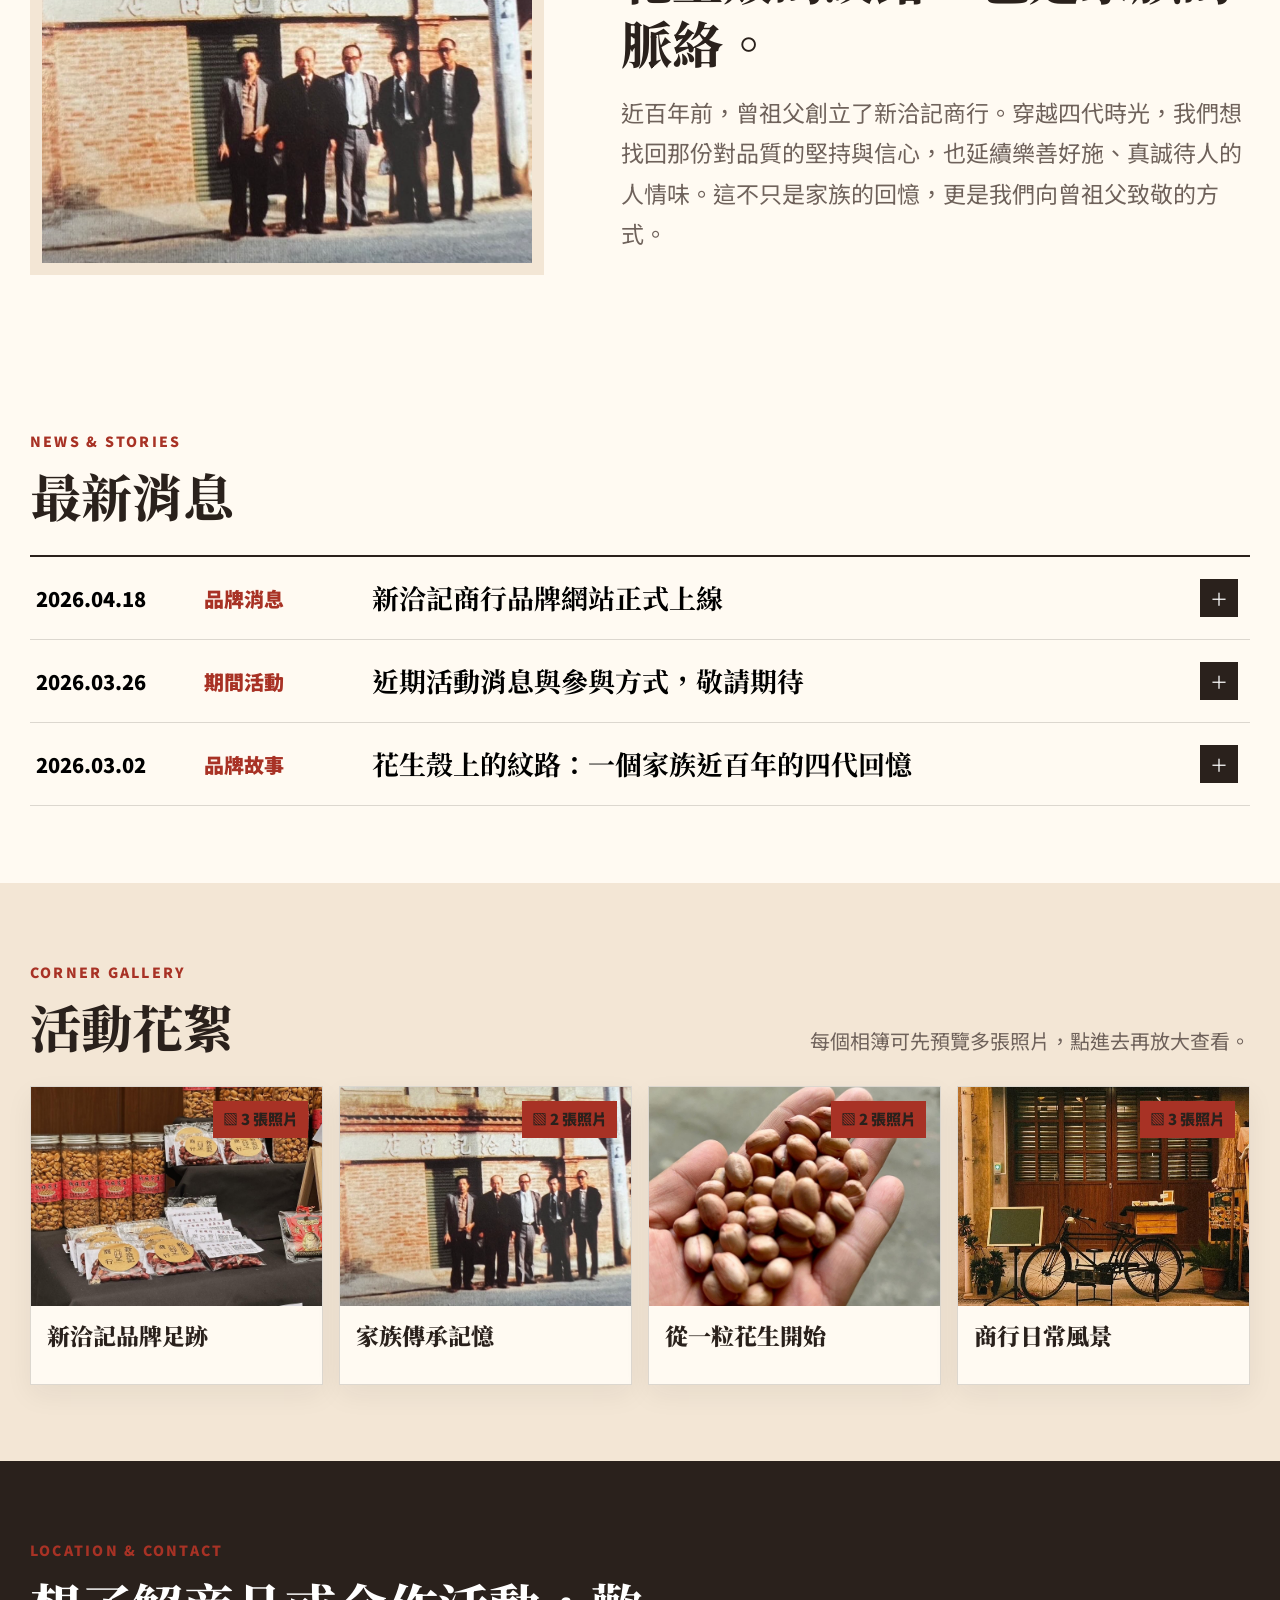
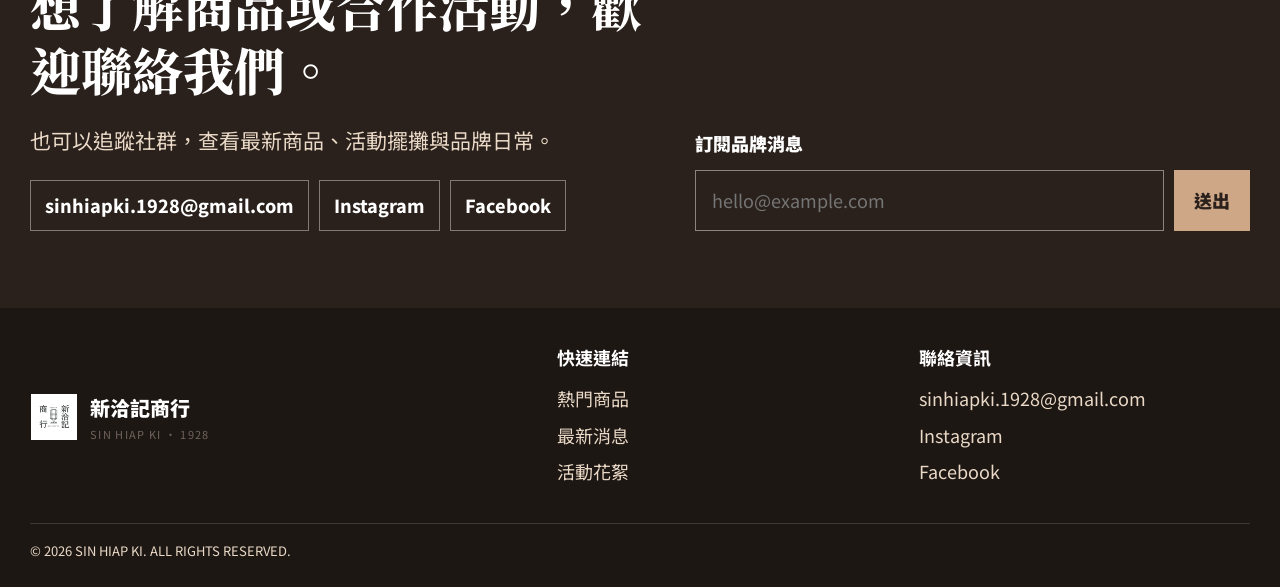
==== commit 5e9c8bd8: "Add files via upload" ====
--- a/index.html
+++ b/index.html
@@ -1,199 +1,200 @@
-<!DOCTYPE html>
-<html lang="zh-Hant">
-
-<head>
-  <meta charset="UTF-8">
-  <meta name="viewport" content="width=device-width, initial-scale=1.0">
-  <meta name="description" content="新洽記商行｜始於 1928，四代傳承的花生滋味。">
-  <title>新洽記商行</title>
-  <link rel="preconnect" href="https://fonts.googleapis.com">
-  <link rel="preconnect" href="https://fonts.gstatic.com" crossorigin>
-  <link
-    href="https://fonts.googleapis.com/css2?family=Noto+Sans+TC:wght@400;500;600;700;900&family=Noto+Serif+TC:wght@600;700;900&display=swap"
-    rel="stylesheet">
-  <link rel="stylesheet" href="style.css">
-</head>
-
-<body>
-  <div class="announcement">
-    <p>新洽記商行・始於 1928・手作花生與老商行的人情味</p>
-    <button aria-label="關閉公告" data-close-announcement>×</button>
-  </div>
-
-  <header class="site-header">
-    <a class="brand" href="#top" aria-label="新洽記商行首頁">
-      <img src="source/LOGO.jpg" alt="">
-      <span><strong>新洽記商行</strong><small>SIN HIAP KI · 1928</small></span>
-    </a>
-    <button class="menu-button" aria-label="開啟選單" aria-expanded="false">
-      <span></span><span></span><span></span>
-    </button>
-    <nav class="site-nav" aria-label="主要導覽">
-      <a href="#kitchen">產品特色</a>
-      <a href="shop.html">商品推薦</a>
-      <a href="#about">感人故事</a>
-      <a href="#news">活動消息</a>
-      <a href="#gallery">相關紀錄</a>
-      <a class="nav-cta" href="#contact">聯絡我們</a>
-    </nav>
-  </header>
-
-  <main id="top">
-    <section class="hero">
-      <img class="hero-bg" src="source/produce/produce_3.jpg" alt="新洽記商行花生商品展示">
-      <div class="hero-shade"></div>
-      <div class="hero-content reveal">
-        <p class="eyebrow">FRESH PEANUTS · OLD-SCHOOL HEART</p>
-        <h1>新洽記商行</h1>
-        <p>一粒花生，承接四代人的記憶。把近百年的堅持，做成日常也能分享的好滋味。</p>
-        <div class="hero-actions">
-          <a class="button primary" href="shop.html">查看商品</a>
-          <a class="button ghost" href="#about">品牌故事</a>
-        </div>
-      </div>
-      <div class="hero-card reveal">
-        <b>1928</b>
-        <span>四代傳承</span>
-      </div>
-    </section>
-
-    <section class="kitchen section" id="kitchen">
-      <div class="section-head centered reveal">
-        <p class="eyebrow">INSIDE OUR SHOP</p>
-        <h2>我們在意的三件事</h2>
-      </div>
-      <div class="kitchen-grid">
-        <article class="reveal">
-          <img src="source/photo/photo_1.jpg" alt="手中的花生">
-          <h3>新鮮原料</h3>
-          <p>挑選適合烘焙與調味的花生，讓香氣、口感與品質維持穩定。</p>
-        </article>
-        <article class="reveal">
-          <img src="source/produce/produce_1.jpg" alt="新洽記商行禮盒">
-          <h3>手作溫度</h3>
-          <p>從日常點心到節慶禮盒，保留老商行真誠待人的樸實精神。</p>
-        </article>
-        <article class="reveal">
-          <img src="source/photo/photo_2.jpg" alt="新洽記活動現場">
-          <h3>分享滋味</h3>
-          <p>好吃不是華麗，而是讓人想再拿一口，也願意帶給重要的人。</p>
-        </article>
-      </div>
-    </section>
-
-    <section class="products section" id="products">
-      <div class="section-head reveal">
-        <div>
-          <p class="eyebrow">WHAT'S POPULAR</p>
-          <h2>本季熱門商品</h2>
-        </div>
-        <p>首頁先放三款熱門品項；完整商品可到選購頁查看、加入購物車並送出訂購資訊。</p>
-      </div>
-      <div class="product-grid" data-products></div>
-      <div class="center">
-        <a class="button outline" href="shop.html">選購商品</a>
-      </div>
-    </section>
-
-    <section class="feature-banner">
-      <img src="source/produce/produce_1.jpg" alt="新洽記商行商品禮盒">
-      <div>
-        <p class="eyebrow">SIGNATURE GIFT BOX</p>
-        <h2>一盒花生，裝著老商行的心意。</h2>
-        <p>適合拜訪、節慶、活動分享，也適合放在家裡，慢慢吃出熟悉的香氣。</p>
-      </div>
-    </section>
-
-    <section class="intro section" id="about">
-      <figure class="heritage-photo reveal">
-        <img src="source/family.png" alt="新洽記商行早期家族與店面合影" loading="lazy">
-      </figure>
-      <div class="intro-story reveal">
-        <p class="eyebrow">OUR STORY</p>
-        <h2>花生殼的紋路，也是家族的脈絡。</h2>
-        <p>近百年前，曾祖父創立了新洽記商行。穿越四代時光，我們想找回那份對品質的堅持與信心，也延續樂善好施、真誠待人的人情味。這不只是家族的回憶，更是我們向曾祖父致敬的方式。</p>
-      </div>
-    </section>
-
-    <section class="news section" id="news">
-      <div class="section-head reveal">
-        <div>
-          <p class="eyebrow">NEWS & STORIES</p>
-          <h2>最新消息</h2>
-        </div>
-      </div>
-      <div class="news-list" data-news></div>
-    </section>
-
-    <section class="gallery section" id="gallery">
-      <div class="section-head reveal">
-        <div>
-          <p class="eyebrow">CORNER GALLERY</p>
-          <h2>活動花絮</h2>
-        </div>
-        <p>每個相簿可先預覽多張照片，點進去再放大查看。</p>
-      </div>
-      <div class="gallery-grid" data-gallery></div>
-    </section>
-
-    <section class="contact section" id="contact">
-      <div class="contact-copy reveal">
-        <p class="eyebrow">LOCATION & CONTACT</p>
-        <h2>想了解商品或合作活動，歡迎聯絡我們。</h2>
-        <p>也可以追蹤社群，查看最新商品、活動擺攤與品牌日常。</p>
-        <div class="contact-links">
-          <a href="mailto:sinhiapki.1928@gmail.com">sinhiapki.1928@gmail.com</a>
-          <a href="https://www.instagram.com/sinhiapki_1928" target="_blank" rel="noopener noreferrer">Instagram</a>
-          <a href="https://www.facebook.com/profile.php?id=61574707400729" target="_blank"
-            rel="noopener noreferrer">Facebook</a>
-        </div>
-      </div>
-      <form class="subscribe-form reveal" data-subscribe-form>
-        <label for="email">訂閱品牌消息</label>
-        <div>
-          <input id="email" type="email" placeholder="hello@example.com" required>
-          <button type="submit">送出</button>
-        </div>
-      </form>
-    </section>
-  </main>
-
-  <footer>
-    <a class="brand footer-brand" href="#top">
-      <img src="source/LOGO.jpg" alt="">
-      <span><strong>新洽記商行</strong><small>SIN HIAP KI · 1928</small></span>
-    </a>
-    <div>
-      <h4>快速連結</h4>
-      <a href="shop.html">熱門商品</a>
-      <a href="#news">最新消息</a>
-      <a href="#gallery">活動花絮</a>
-    </div>
-    <div>
-      <h4>聯絡資訊</h4>
-      <a href="mailto:sinhiapki.1928@gmail.com">sinhiapki.1928@gmail.com</a>
-      <a href="https://www.instagram.com/sinhiapki_1928" target="_blank" rel="noopener noreferrer">Instagram</a>
-      <a href="https://www.facebook.com/profile.php?id=61574707400729" target="_blank"
-        rel="noopener noreferrer">Facebook</a>
-    </div>
-    <p class="copyright">© <span data-year></span> SIN HIAP KI. ALL RIGHTS RESERVED.</p>
-  </footer>
-
-  <aside class="social-rail" aria-label="社群連結">
-    <a href="https://www.instagram.com/sinhiapki_1928" target="_blank" rel="noopener noreferrer"
-      aria-label="追蹤 Instagram">IG</a>
-    <a href="https://www.facebook.com/profile.php?id=61574707400729" target="_blank" rel="noopener noreferrer"
-      aria-label="追蹤 Facebook">FB</a>
-  </aside>
-
-  <div class="modal" data-modal aria-hidden="true">
-    <div class="modal-backdrop" data-close-modal></div>
-    <section class="modal-panel" role="dialog" aria-modal="true" aria-labelledby="modal-title">
-      <button class="modal-close" type="button" data-close-modal aria-label="關閉視窗">×</button>
-      <div class="modal-content" data-modal-content></div>
-    </section>
-  </div>
+<!DOCTYPE html>
+<html lang="zh-Hant">
+
+<head>
+  <meta charset="UTF-8">
+  <meta name="viewport" content="width=device-width, initial-scale=1.0">
+  <meta name="description" content="新洽記商行｜始於 1928，四代傳承的花生滋味。">
+  <title>新洽記商行</title>
+  <link rel="preconnect" href="https://fonts.googleapis.com">
+  <link rel="preconnect" href="https://fonts.gstatic.com" crossorigin>
+  <link
+    href="https://fonts.googleapis.com/css2?family=Noto+Sans+TC:wght@400;500;600;700;900&family=Noto+Serif+TC:wght@600;700;900&display=swap"
+    rel="stylesheet">
+  <link rel="stylesheet" href="style.css">
+</head>
+
+<body>
+  <div class="announcement">
+    <p>新洽記商行・始於 1928・手作花生與老商行的人情味</p>
+    <button aria-label="關閉公告" data-close-announcement>×</button>
+  </div>
+
+  <header class="site-header">
+    <a class="brand" href="#top" aria-label="新洽記商行首頁">
+      <img src="source/LOGO.jpg" alt="">
+      <span><strong>新洽記商行</strong><small>SIN HIAP KI · 1928</small></span>
+    </a>
+    <button class="menu-button" aria-label="開啟選單" aria-expanded="false">
+      <span></span><span></span><span></span>
+    </button>
+    <nav class="site-nav" aria-label="主要導覽">
+      <a href="#kitchen">產品特色</a>
+      <a href="shop.html">商品推薦</a>
+      <a href="#about">感人故事</a>
+      <a href="#news">活動消息</a>
+      <a href="#gallery">相關紀錄</a>
+      <a class="nav-cta" href="#contact">聯絡我們</a>
+    </nav>
+  </header>
+
+  <main id="top">
+    <section class="hero">
+      <img class="hero-bg" src="source/produce/produce_3.jpg" alt="新洽記商行花生商品展示">
+      <div class="hero-shade"></div>
+      <div class="hero-content reveal">
+        <p class="eyebrow">FRESH PEANUTS · OLD-SCHOOL HEART</p>
+        <h1>新洽記商行</h1>
+        <p>一粒花生，承接四代人的記憶。把近百年的堅持，做成日常也能分享的好滋味。</p>
+        <div class="hero-actions">
+          <a class="button primary" href="shop.html">查看商品</a>
+          <a class="button ghost" href="#about">品牌故事</a>
+        </div>
+      </div>
+      <div class="hero-card reveal">
+        <b>1928</b>
+        <span>四代傳承</span>
+      </div>
+    </section>
+
+    <section class="kitchen section" id="kitchen">
+      <div class="section-head centered reveal">
+        <p class="eyebrow">INSIDE OUR SHOP</p>
+        <h2>我們在意的三件事</h2>
+      </div>
+      <div class="kitchen-grid">
+        <article class="reveal">
+          <img src="source/photo/photo_1.jpg" alt="手中的花生">
+          <h3>新鮮原料</h3>
+          <p>挑選適合烘焙與調味的花生，讓香氣、口感與品質維持穩定。</p>
+        </article>
+        <article class="reveal">
+          <img src="source/produce/produce_1.jpg" alt="新洽記商行禮盒">
+          <h3>手作溫度</h3>
+          <p>從日常點心到節慶禮盒，保留老商行真誠待人的樸實精神。</p>
+        </article>
+        <article class="reveal">
+          <img src="source/photo/photo_2.jpg" alt="新洽記活動現場">
+          <h3>分享滋味</h3>
+          <p>好吃不是華麗，而是讓人想再拿一口，也願意帶給重要的人。</p>
+        </article>
+      </div>
+    </section>
+
+    <section class="products section" id="products">
+      <div class="section-head reveal">
+        <div>
+          <p class="eyebrow">WHAT'S POPULAR</p>
+          <h2>本季熱門商品</h2>
+        </div>
+        <p>首頁先放三款熱門品項；完整商品可到選購頁查看、加入購物車並送出訂購資訊。</p>
+      </div>
+      <div class="product-grid" data-products></div>
+      <div class="center">
+        <a class="button outline" href="shop.html">選購商品</a>
+      </div>
+    </section>
+
+    <section class="feature-banner">
+      <img src="source/produce/produce_1.jpg" alt="新洽記商行商品禮盒">
+      <div>
+        <p class="eyebrow">SIGNATURE GIFT BOX</p>
+        <h2>一盒花生，裝著老商行的心意。</h2>
+        <p>適合拜訪、節慶、活動分享，也適合放在家裡，慢慢吃出熟悉的香氣。</p>
+      </div>
+    </section>
+
+    <section class="intro section" id="about">
+      <figure class="heritage-photo reveal">
+        <img src="source/family.png" alt="新洽記商行早期家族與店面合影" loading="lazy">
+      </figure>
+      <div class="intro-story reveal">
+        <p class="eyebrow">OUR STORY</p>
+        <h2>花生殼的紋路，也是家族的脈絡。</h2>
+        <p>近百年前，曾祖父創立了新洽記商行。穿越四代時光，我們想找回那份對品質的堅持與信心，也延續樂善好施、真誠待人的人情味。這不只是家族的回憶，更是我們向曾祖父致敬的方式。</p>
+      </div>
+    </section>
+
+    <section class="news section" id="news">
+      <div class="section-head reveal">
+        <div>
+          <p class="eyebrow">NEWS & STORIES</p>
+          <h2>最新消息</h2>
+        </div>
+      </div>
+      <div class="news-list" data-news></div>
+    </section>
+
+    <section class="gallery section" id="gallery">
+      <div class="section-head reveal">
+        <div>
+          <p class="eyebrow">CORNER GALLERY</p>
+          <h2>活動花絮</h2>
+        </div>
+        <p>每個相簿可先預覽多張照片，點進去再放大查看。</p>
+      </div>
+      <div class="gallery-grid" data-gallery></div>
+    </section>
+
+    <section class="contact section" id="contact">
+      <div class="contact-copy reveal">
+        <p class="eyebrow">LOCATION & CONTACT</p>
+        <h2>想了解商品或合作活動，歡迎聯絡我們。</h2>
+        <p>也可以追蹤社群，查看最新商品、活動擺攤與品牌日常。</p>
+        <div class="contact-links">
+          <a href="mailto:sinhiapki.1928@gmail.com">sinhiapki.1928@gmail.com</a>
+          <a href="https://www.instagram.com/sinhiapki_1928" target="_blank" rel="noopener noreferrer">Instagram</a>
+          <a href="https://www.facebook.com/profile.php?id=61574707400729" target="_blank"
+            rel="noopener noreferrer">Facebook</a>
+        </div>
+      </div>
+      <form class="subscribe-form reveal" data-subscribe-form>
+        <label for="email">訂閱品牌消息</label>
+        <div>
+          <input id="email" type="email" placeholder="hello@example.com" required>
+          <button type="submit">送出</button>
+        </div>
+      </form>
+    </section>
+  </main>
+
+  <footer>
+    <a class="brand footer-brand" href="#top">
+      <img src="source/LOGO.jpg" alt="">
+      <span><strong>新洽記商行</strong><small>SIN HIAP KI · 1928</small></span>
+    </a>
+    <div>
+      <h4>快速連結</h4>
+      <a href="shop.html">熱門商品</a>
+      <a href="#news">最新消息</a>
+      <a href="#gallery">活動花絮</a>
+    </div>
+    <div>
+      <h4>聯絡資訊</h4>
+      <a href="mailto:sinhiapki.1928@gmail.com">sinhiapki.1928@gmail.com</a>
+      <a href="https://www.instagram.com/sinhiapki_1928" target="_blank" rel="noopener noreferrer">Instagram</a>
+      <a href="https://www.facebook.com/profile.php?id=61574707400729" target="_blank"
+        rel="noopener noreferrer">Facebook</a>
+    </div>
+    <p class="copyright">© <span data-year></span> SIN HIAP KI. ALL RIGHTS RESERVED.</p>
+  </footer>
+
+  <aside class="social-rail" aria-label="社群連結">
+    <a href="https://www.instagram.com/sinhiapki_1928" target="_blank" rel="noopener noreferrer"
+      aria-label="追蹤 Instagram">IG</a>
+    <a href="https://www.facebook.com/profile.php?id=61574707400729" target="_blank" rel="noopener noreferrer"
+      aria-label="追蹤 Facebook">FB</a>
+  </aside>
+
+  <div class="modal" data-modal aria-hidden="true">
+    <div class="modal-backdrop" data-close-modal></div>
+    <section class="modal-panel" role="dialog" aria-modal="true" aria-labelledby="modal-title">
+      <button class="modal-close" type="button" data-close-modal aria-label="關閉視窗">×</button>
+      <div class="modal-content" data-modal-content></div>
+    </section>
+  </div>
+  <script src="products.js"></script>
   <script src="script.js"></script>
-</body>
-
-</html>
+</body>
+
+</html>
--- a/style.css
+++ b/style.css
@@ -1,863 +1,883 @@
-:root {
-  --primary: #cda786;
-  --red: #a83225;
-  --ink: #2a211c;
-  --muted: #6f625b;
-  --paper: #fffaf2;
-  --cream: #f3e6d5;
-  --line: rgba(42, 33, 28, 0.16);
-  --white: #ffffff;
-  --font-serif: "Noto Serif TC", serif;
-  --font-sans: "Noto Sans TC", sans-serif;
-  --content: 1220px;
-  --pad: max(24px, calc((100vw - var(--content)) / 2));
-}
-
-* { box-sizing: border-box; }
-html { scroll-behavior: smooth; }
-body {
-  margin: 0;
-  color: var(--ink);
-  background: var(--paper);
-  font-family: var(--font-sans);
-  font-size: 18px;
-  line-height: 1.75;
-}
-body.modal-open { overflow: hidden; }
-a { color: inherit; text-decoration: none; }
-img { display: block; width: 100%; }
-button, input { font: inherit; }
-button { cursor: pointer; }
-button:focus-visible, a:focus-visible, input:focus-visible {
-  outline: 3px solid rgba(205, 167, 134, 0.8);
-  outline-offset: 3px;
-}
-
-h1, h2, h3 {
-  margin: 0;
-  font-family: var(--font-serif);
-  line-height: 1.25;
-  letter-spacing: 0;
-}
-h1 { font-size: clamp(54px, 8vw, 116px); font-weight: 900; }
-h2 { font-size: clamp(34px, 4vw, 58px); font-weight: 800; }
-h3 { font-size: 28px; }
-.eyebrow {
-  margin: 0 0 10px;
-  color: var(--red);
-  font-size: 14px;
-  font-weight: 900;
-  letter-spacing: 0.16em;
-}
-.section { padding: clamp(42px, 6vw, 78px) var(--pad); }
-.section-head {
-  display: flex;
-  align-items: end;
-  justify-content: space-between;
-  gap: 28px;
-  margin-bottom: 28px;
-}
-.section-head > p { max-width: 450px; margin: 0; color: var(--muted); font-size: 20px; }
-.section-head.centered { display: block; text-align: center; }
-.center { margin-top: 26px; text-align: center; }
-
-.button {
-  min-height: 52px;
-  display: inline-flex;
-  align-items: center;
-  justify-content: center;
-  padding: 12px 24px;
-  border: 2px solid var(--ink);
-  border-radius: 0;
-  background: transparent;
-  color: var(--ink);
-  font-weight: 900;
-  transition: transform 0.2s ease, background 0.2s ease, color 0.2s ease;
-}
-.button:hover { transform: translateY(-2px); }
-.button.primary { background: var(--red); border-color: var(--red); color: var(--white); }
-.button.ghost { color: var(--white); border-color: rgba(255,255,255,0.8); }
-.button.outline:hover { background: var(--ink); color: var(--white); }
-
-.announcement {
-  position: relative;
-  min-height: 36px;
-  display: grid;
-  place-items: center;
-  padding: 6px 54px;
-  background: var(--red);
-  color: var(--white);
-  text-align: center;
-  font-size: 14px;
-  font-weight: 700;
-}
-.announcement p { margin: 0; }
-.announcement button {
-  position: absolute;
-  right: 18px;
-  top: 50%;
-  width: 28px;
-  height: 28px;
-  border: 0;
-  background: transparent;
-  color: inherit;
-  font-size: 24px;
-  transform: translateY(-50%);
-}
-
-.site-header {
-  position: sticky;
-  top: 0;
-  z-index: 30;
-  height: 76px;
-  display: flex;
-  align-items: center;
-  justify-content: space-between;
-  padding: 0 var(--pad);
-  background: rgba(255, 250, 242, 0.94);
-  border-bottom: 1px solid var(--line);
-  backdrop-filter: blur(12px);
-}
-.brand { display: flex; align-items: center; gap: 12px; min-width: 0; }
-.brand img {
-  width: 48px;
-  height: 48px;
-  object-fit: cover;
-  border: 1px solid var(--line);
-}
-.brand strong, .brand small { display: block; }
-.brand strong { font-size: 20px; font-weight: 900; }
-.brand small { color: var(--muted); font-size: 11px; letter-spacing: 0.12em; }
-.site-nav { display: flex; align-items: center; gap: clamp(18px, 2vw, 34px); font-size: 17px; font-weight: 800; }
-.site-nav a { padding: 8px 0; }
-.nav-cta { padding: 8px 18px !important; background: var(--ink); color: var(--white); }
-.menu-button { display: none; border: 0; background: transparent; }
-
-.hero {
-  position: relative;
-  min-height: calc(100vh - 112px);
-  display: grid;
-  align-items: end;
-  overflow: hidden;
-  padding: clamp(80px, 10vw, 140px) var(--pad) 56px;
-  color: var(--white);
-}
-.hero-bg, .hero-shade { position: absolute; inset: 0; height: 100%; }
-.hero-bg { object-fit: cover; object-position: center 45%; }
-.hero-shade {
-  background:
-    linear-gradient(90deg, rgba(28,18,12,0.84), rgba(28,18,12,0.38) 52%, rgba(28,18,12,0.08)),
-    linear-gradient(0deg, rgba(28,18,12,0.5), transparent 42%);
-}
-.hero-content { position: relative; max-width: 860px; z-index: 1; }
-.hero-content p:not(.eyebrow) { max-width: 660px; margin: 16px 0 28px; font-size: clamp(22px, 2.2vw, 32px); font-weight: 700; }
-.hero-actions { display: flex; flex-wrap: wrap; gap: 14px; }
-.hero-card {
-  position: absolute;
-  right: var(--pad);
-  bottom: 42px;
-  z-index: 1;
-  width: 150px;
-  height: 150px;
-  display: grid;
-  place-items: center;
-  align-content: center;
-  background: var(--primary);
-  color: var(--ink);
-  text-align: center;
-}
-.hero-card b { display: block; font-family: var(--font-serif); font-size: 46px; line-height: 1; }
-.hero-card span { font-weight: 900; }
-
-.kitchen { background: var(--cream); }
-.kitchen-grid {
-  display: grid;
-  grid-template-columns: repeat(3, 1fr);
-  gap: 24px;
-}
-.kitchen-grid article {
-  background: var(--paper);
-  border: 1px solid var(--line);
-}
-.kitchen-grid img { height: 260px; object-fit: cover; }
-.kitchen-grid h3 { padding: 20px 20px 0; }
-.kitchen-grid p { margin: 10px 20px 22px; color: var(--muted); font-size: 19px; }
-
-.product-grid {
-  display: grid;
-  grid-template-columns: repeat(3, 1fr);
-  gap: 18px;
-}
-.product-card {
-  position: relative;
-  display: grid;
-  grid-template-columns: 150px 1fr;
-  min-height: 170px;
-  overflow: hidden;
-  background: var(--white);
-  border: 1px solid var(--line);
-}
-.product-image { height: 100%; background: var(--cream); }
-.product-image img { height: 100%; object-fit: cover; transition: transform 0.35s ease; }
-.product-card:hover img { transform: scale(1.04); }
-.product-tag {
-  position: absolute;
-  top: 10px;
-  left: 10px;
-  padding: 3px 9px;
-  background: var(--red);
-  color: var(--white);
-  font-size: 13px;
-  font-weight: 900;
-}
-.product-info {
-  display: grid;
-  align-content: center;
-  gap: 8px;
-  padding: 18px;
-}
-.product-info h3 { font-size: 26px; }
-.product-info p { margin: 0; color: var(--muted); font-size: 17px; }
-.product-price { color: var(--red); font-size: 17px; font-weight: 900; }
-
-.feature-banner {
-  display: grid;
-  grid-template-columns: 1fr 1fr;
-  align-items: center;
-  min-height: 470px;
-  background: var(--ink);
-  color: var(--white);
-}
-.feature-banner img { height: 100%; min-height: 470px; object-fit: cover; }
-.feature-banner div { padding: clamp(34px, 6vw, 80px); }
-.feature-banner p:not(.eyebrow) { max-width: 580px; color: #f1dfca; font-size: 22px; }
-
-.intro {
-  display: grid;
-  grid-template-columns: 0.9fr 1.1fr;
-  align-items: center;
-  gap: clamp(32px, 6vw, 80px);
-  background: var(--paper);
-}
-.heritage-photo { margin: 0; }
-.heritage-photo img { aspect-ratio: 4 / 3; object-fit: cover; border: 12px solid var(--cream); }
-.intro-story p:last-child { margin: 18px 0 0; color: var(--muted); font-size: 23px; }
-
-.news-list { border-top: 2px solid var(--ink); }
-.news-item {
-  width: 100%;
-  display: grid;
-  grid-template-columns: 150px 150px minmax(0, 1fr) 44px;
-  align-items: center;
-  gap: 18px;
-  padding: 22px 6px;
-  border: 0;
-  border-bottom: 1px solid var(--line);
-  background: transparent;
-  text-align: left;
-  transition: background 0.2s ease, padding 0.2s ease;
-}
-.news-item:hover { padding-left: 18px; background: var(--cream); }
-.news-item time, .news-category { font-size: 20px; font-weight: 900; }
-.news-category { color: var(--red); }
-.news-item h3 { font-size: 27px; }
-.news-item span:last-child {
-  width: 38px;
-  height: 38px;
-  display: grid;
-  place-items: center;
-  background: var(--ink);
-  color: var(--white);
-}
-
-.gallery { background: var(--cream); }
-.gallery-grid {
-  display: grid;
-  grid-template-columns: repeat(4, minmax(0, 1fr));
-  gap: 16px;
-}
-.gallery-item {
-  position: relative;
-  overflow: hidden;
-  padding: 0;
-  border: 1px solid var(--line);
-  background: var(--paper);
-  color: var(--ink);
-  text-align: left;
-  box-shadow: 0 10px 26px rgba(42, 33, 28, 0.06);
-}
-.gallery-item:first-child { grid-column: auto; }
-.gallery-item img {
-  height: auto;
-  aspect-ratio: 4 / 3;
-  object-fit: cover;
-  opacity: 1;
-  transition: transform 0.35s ease;
-}
-.gallery-item:hover img { transform: scale(1.04); }
-.gallery-caption {
-  position: static;
-  display: block;
-  min-height: 78px;
-  padding: 14px 16px 16px;
-  font-family: var(--font-serif);
-  font-size: 23px;
-  font-weight: 900;
-  line-height: 1.35;
-  text-shadow: none;
-}
-.gallery-count {
-  position: absolute;
-  top: 14px;
-  right: 14px;
-  padding: 5px 10px;
-  background: var(--red);
-  font-size: 15px;
-  font-weight: 900;
-}
-
-.contact {
-  display: grid;
-  grid-template-columns: 1fr 0.9fr;
-  align-items: end;
-  gap: 48px;
-  background: var(--ink);
-  color: var(--white);
-}
-.contact-copy p:not(.eyebrow) { color: #ead9c6; font-size: 21px; }
-.contact-links { display: flex; flex-wrap: wrap; gap: 10px; margin-top: 18px; }
-.contact-links a {
-  padding: 9px 14px;
-  border: 1px solid rgba(255,255,255,0.4);
-  font-weight: 800;
-}
-.subscribe-form label { display: block; margin-bottom: 10px; font-weight: 900; }
-.subscribe-form > div { display: grid; grid-template-columns: 1fr auto; gap: 10px; }
-.subscribe-form input {
-  min-width: 0;
-  padding: 14px 16px;
-  border: 1px solid rgba(255,255,255,0.45);
-  background: transparent;
-  color: var(--white);
-}
-.subscribe-form button {
-  padding: 12px 20px;
-  border: 0;
-  background: var(--primary);
-  color: var(--ink);
-  font-weight: 900;
-}
-.subscribe-form.success::after {
-  content: "謝謝你的訂閱！";
-  display: block;
-  margin-top: 10px;
-  color: var(--primary);
-  font-weight: 900;
-}
-
-footer {
-  display: grid;
-  grid-template-columns: 1.5fr 1fr 1fr;
-  gap: 30px;
-  padding: 34px var(--pad) 24px;
-  background: #1d1714;
-  color: #ead9c6;
-}
-footer h4 { margin: 0 0 10px; color: var(--white); }
-footer a { display: block; margin: 5px 0; }
-.footer-brand { color: var(--white); }
-.copyright { grid-column: 1 / -1; margin: 0; padding-top: 16px; border-top: 1px solid rgba(255,255,255,0.14); font-size: 13px; }
-
-.social-rail {
-  position: fixed;
-  right: 16px;
-  bottom: 16px;
-  z-index: 25;
-  display: flex;
-  gap: 8px;
-}
-.social-rail a {
-  width: 48px;
-  height: 48px;
-  display: grid;
-  place-items: center;
-  background: var(--red);
-  color: var(--white);
-  font-size: 15px;
-  font-weight: 900;
-  box-shadow: 0 8px 22px rgba(0,0,0,0.18);
-}
-
-.modal { position: fixed; inset: 0; z-index: 100; display: none; }
-.modal.open { display: block; }
-.modal-backdrop { position: absolute; inset: 0; background: rgba(20, 15, 12, 0.72); }
-.modal-panel {
-  position: absolute;
-  inset: 4vh 4vw;
-  max-width: 1160px;
-  overflow: auto;
-  margin: auto;
-  padding: clamp(24px, 4vw, 54px);
-  background: var(--paper);
-}
-.modal-close {
-  position: sticky;
-  top: 0;
-  z-index: 2;
-  float: right;
-  width: 46px;
-  height: 46px;
-  border: 0;
-  background: var(--ink);
-  color: var(--white);
-  font-size: 28px;
-}
-.modal-header { margin-bottom: 22px; padding-right: 58px; }
-.modal-header p, .modal-copy { color: var(--muted); font-size: 21px; }
-.shop-list { display: grid; gap: 14px; }
-.shop-item {
-  display: grid;
-  grid-template-columns: 180px 1fr auto;
-  align-items: center;
-  gap: 22px;
-  padding: 14px;
-  background: var(--white);
-  border: 1px solid var(--line);
-}
-.shop-item img { height: 150px; object-fit: cover; }
-.shop-item p { margin: 6px 0; color: var(--muted); }
-.feature-list { display: flex; flex-wrap: wrap; gap: 8px; margin-top: 10px; }
-.feature-list span { padding: 5px 9px; background: var(--cream); color: var(--ink); font-size: 15px; font-weight: 800; }
-.feature-icon { display: none; }
-.shop-actions { display: grid; gap: 10px; justify-items: end; }
-.select-product { padding: 9px 14px; border: 2px solid var(--ink); background: transparent; font-weight: 900; }
-.select-product.selected { background: var(--red); border-color: var(--red); color: var(--white); }
-.selection-summary { position: sticky; bottom: 0; margin-top: 18px; padding: 14px 18px; background: var(--ink); color: var(--white); font-weight: 900; }
-.news-detail { max-width: 820px; }
-.news-detail time { color: var(--red); font-weight: 900; }
-.news-detail h2 { margin: 14px 0 18px; }
-.album-overview { display: grid; grid-template-columns: repeat(3, 1fr); gap: 12px; }
-.album-thumb { position: relative; aspect-ratio: 4 / 3; overflow: hidden; padding: 0; border: 0; background: var(--cream); }
-.album-thumb img { height: 100%; object-fit: cover; }
-.album-thumb span { position: absolute; right: 8px; bottom: 8px; padding: 3px 8px; background: var(--red); color: var(--white); font-weight: 900; }
-.album-back { margin-bottom: 14px; border: 0; border-bottom: 2px solid currentColor; background: transparent; font-weight: 900; }
-.album-stage { position: relative; background: #111; }
-.album-stage img { height: min(64vh, 640px); object-fit: contain; }
-.album-control {
-  position: absolute;
-  top: 50%;
-  width: 48px;
-  height: 48px;
-  border: 0;
-  background: rgba(0,0,0,0.6);
-  color: var(--white);
-  font-size: 28px;
-  transform: translateY(-50%);
-}
-.album-control.prev { left: 12px; }
-.album-control.next { right: 12px; }
-.album-meta { display: flex; justify-content: space-between; margin-top: 10px; font-weight: 900; }
-
-.shop-page { background: #fff7ec; }
-.shop-hero {
-  padding: clamp(54px, 8vw, 100px) var(--pad);
-  background:
-    linear-gradient(90deg, rgba(42,33,28,0.88), rgba(42,33,28,0.45)),
-    url("source/produce/produce_1.jpg") center / cover no-repeat;
-  color: var(--white);
-}
-.shop-hero > div { max-width: 820px; }
-.shop-hero p:not(.eyebrow) { max-width: 720px; margin: 18px 0 0; color: #f5e3d0; font-size: 24px; font-weight: 700; }
-.shop-flow {
-  display: grid;
-  grid-template-columns: repeat(4, 1fr);
-  gap: 12px;
-  padding-top: 26px;
-  padding-bottom: 26px;
-  background: var(--cream);
-}
-.shop-flow article {
-  display: grid;
-  gap: 4px;
-  padding: 16px;
-  background: var(--paper);
-  border: 1px solid var(--line);
-}
-.shop-flow b { color: var(--red); font-size: 16px; }
-.shop-flow span { font-family: var(--font-serif); font-size: 22px; font-weight: 900; line-height: 1.35; }
-.shop-layout {
-  display: grid;
-  grid-template-columns: minmax(0, 1fr);
-  align-items: start;
-  gap: 28px;
-}
-.catalog-grid { display: grid; grid-template-columns: repeat(4, minmax(230px, 1fr)); gap: 18px; }
-.catalog-card {
-  display: grid;
-  grid-template-rows: auto auto 1fr;
-  overflow: hidden;
-  background: #fffaf4;
-  border: 1px solid rgba(205, 167, 134, 0.5);
-  border-radius: 18px;
-}
-.catalog-card-head {
-  display: flex;
-  justify-content: space-between;
-  gap: 8px;
-  padding: 20px 20px 12px;
-}
-.catalog-card-head span {
-  display: inline-flex;
-  align-items: center;
-  min-height: 30px;
-  padding: 4px 11px;
-  border: 1px solid rgba(205, 167, 134, 0.35);
-  border-radius: 999px;
-  background: var(--white);
-  color: #7d4a16;
-  font-size: 14px;
-  font-weight: 900;
-}
-.catalog-card-head span:last-child { color: var(--muted); border-color: transparent; }
-.catalog-photo {
-  padding: 14px 32px 28px;
-  background: #fffaf4;
-  border-bottom: 1px solid rgba(205, 167, 134, 0.35);
-}
-.catalog-photo img {
-  aspect-ratio: 3 / 2;
-  height: auto;
-  object-fit: cover;
-  border-radius: 8px;
-  box-shadow: 0 8px 14px rgba(42, 33, 28, 0.14);
-}
-.catalog-copy { display: grid; align-content: start; gap: 9px; padding: 22px; }
-.catalog-copy h3 { color: #5b2f1f; font-size: 24px; }
-.catalog-copy p { margin: 0; color: var(--muted); font-size: 16px; line-height: 1.65; }
-.promo-box {
-  display: grid;
-  gap: 7px;
-  margin-top: 4px;
-  padding: 11px 13px;
-  background: #fffdf2;
-  border: 1px solid #f2c24e;
-  border-radius: 14px;
-}
-.promo-box strong { color: #6a3d15; font-size: 16px; }
-.promo-box span {
-  width: fit-content;
-  padding: 3px 10px;
-  border: 1px solid #f0b72f;
-  border-radius: 9px;
-  background: var(--white);
-  color: #5b2f1f;
-  font-size: 16px;
-  font-weight: 900;
-}
-.unit-price {
-  display: flex;
-  align-items: center;
-  justify-content: space-between;
-  margin-top: 8px;
-  padding: 12px 14px;
-  background: #f6eee5;
-  border-radius: 14px;
-}
-.unit-price span { color: var(--muted); font-weight: 900; }
-.unit-price strong { color: #4f3026; font-size: 24px; }
-.catalog-actions {
-  display: grid;
-  grid-template-columns: auto 1fr;
-  align-items: center;
-  gap: 12px;
-  margin-top: 8px;
-}
-.catalog-actions > span { color: var(--muted); font-size: 16px; font-weight: 900; }
-.product-quantity {
-  display: grid;
-  grid-template-columns: 34px minmax(42px, 1fr) 34px;
-  align-items: center;
-  overflow: hidden;
-  border: 1px solid var(--line);
-  border-radius: 999px;
-  background: var(--white);
-}
-.product-quantity button {
-  width: 34px;
-  height: 34px;
-  border: 0;
-  background: transparent;
-  color: #9b5f24;
-  font-weight: 900;
-}
-.product-quantity input {
-  width: 100%;
-  min-width: 0;
-  border: 0;
-  background: transparent;
-  color: var(--ink);
-  text-align: center;
-  font-weight: 900;
-  appearance: textfield;
-  -moz-appearance: textfield;
-}
-.product-quantity input::-webkit-outer-spin-button,
-.product-quantity input::-webkit-inner-spin-button {
-  margin: 0;
-  -webkit-appearance: none;
-}
-.catalog-actions > button {
-  grid-column: 2;
-  min-height: 40px;
-  padding: 7px 14px;
-  border: 0;
-  border-radius: 999px;
-  background: #9b5f24;
-  color: var(--white);
-  font-weight: 900;
-}
-.cart-panel {
-  position: static;
-  padding: 20px;
-  background: var(--white);
-  border: 2px solid var(--ink);
-}
-.cart-panel h2 { margin-bottom: 14px; font-size: 34px; }
-.cart-empty { margin: 0; color: var(--muted); }
-.cart-list { display: grid; gap: 12px; }
-.cart-item {
-  display: grid;
-  gap: 10px;
-  padding-bottom: 12px;
-  border-bottom: 1px solid var(--line);
-}
-.cart-item strong, .cart-item span { display: block; }
-.cart-item span { color: var(--muted); font-size: 15px; }
-.quantity-control {
-  display: grid;
-  grid-template-columns: 38px 1fr 38px;
-  align-items: center;
-  border: 1px solid var(--line);
-}
-.quantity-control button {
-  height: 38px;
-  border: 0;
-  background: var(--cream);
-  font-weight: 900;
-}
-.quantity-control output { text-align: center; font-weight: 900; }
-.cart-total {
-  display: flex;
-  justify-content: space-between;
-  margin: 18px 0;
-  padding-top: 14px;
-  border-top: 2px solid var(--ink);
-  font-size: 22px;
-  font-weight: 900;
-}
-.cart-total strong { color: var(--red); }
-.cart-checkout { width: 100%; }
-.checkout { background: var(--cream); }
-.checkout-head, .checkout-form, .order-result { max-width: 1000px; }
-.checkout-head > p {
-  max-width: 430px;
-  text-align: right;
-}
-.checkout-form {
-  display: grid;
-  gap: 22px;
-  padding: 22px;
-  background: var(--paper);
-  border: 1px solid var(--line);
-}
-.form-grid {
-  display: grid;
-  grid-template-columns: repeat(2, 1fr);
-  gap: 16px;
-}
-.checkout-form label, .payment-box label {
-  display: grid;
-  gap: 8px;
-  font-weight: 900;
-}
-.required-label::after {
-  content: " *";
-  color: var(--red);
-}
-.checkout-form input, .checkout-form select, .checkout-form textarea {
-  width: 100%;
-  padding: 13px 14px;
-  border: 1px solid var(--line);
-  background: var(--white);
-  color: var(--ink);
-}
-.form-wide { grid-column: 1 / -1; }
-.payment-box {
-  display: grid;
-  gap: 12px;
-  margin: 0;
-  padding: 18px;
-  border: 2px solid var(--ink);
-}
-.payment-box legend {
-  padding: 0 8px;
-  font-family: var(--font-serif);
-  font-size: 28px;
-  font-weight: 900;
-}
-.payment-box label {
-  grid-template-columns: auto 1fr;
-  align-items: start;
-  padding: 12px;
-  background: var(--white);
-  border: 1px solid var(--line);
-}
-.payment-box input { width: auto; margin-top: 8px; }
-.payment-box span {
-  grid-column: 2;
-  color: var(--muted);
-  font-size: 16px;
-  font-weight: 500;
-}
-.bank-info {
-  padding: 18px;
-  background: #fff;
-  border: 2px solid var(--red);
-}
-.bank-info h3 { margin-bottom: 12px; color: var(--red); font-size: 25px; }
-.bank-info dl { display: grid; gap: 10px; margin: 0; }
-.bank-info dl > div {
-  display: grid;
-  grid-template-columns: 120px 1fr;
-  gap: 12px;
-  padding-bottom: 10px;
-  border-bottom: 1px solid var(--line);
-}
-.bank-info dt { color: var(--muted); font-weight: 900; }
-.bank-info dd { margin: 0; font-weight: 900; }
-.account-row dd {
-  display: flex;
-  flex-wrap: wrap;
-  align-items: center;
-  gap: 10px;
-}
-.account-row button {
-  min-height: 36px;
-  padding: 6px 12px;
-  border: 0;
-  background: var(--ink);
-  color: var(--white);
-  font-weight: 900;
-}
-.bank-info p { margin: 12px 0 0; color: var(--muted); font-size: 16px; }
-.order-result {
-  margin-top: 20px;
-  padding: 22px;
-  background: var(--white);
-  border: 2px solid var(--red);
-}
-.order-result h3 { color: var(--red); }
-.order-result ul { margin: 14px 0; padding-left: 22px; }
-.result-total { font-size: 24px; font-weight: 900; }
-
-.reveal { opacity: 0; transform: translateY(16px); transition: opacity 0.55s ease, transform 0.55s ease; }
-.reveal.visible { opacity: 1; transform: none; }
-
-@media (max-width: 900px) {
-  .site-header { height: 68px; }
-  .menu-button { width: 44px; height: 44px; display: grid; place-content: center; gap: 5px; }
-  .menu-button span { width: 26px; height: 2px; background: var(--ink); }
-  .site-nav {
-    position: absolute;
-    inset: 68px 0 auto;
-    display: none;
-    flex-direction: column;
-    align-items: stretch;
-    gap: 0;
-    padding: 16px var(--pad) 24px;
-    background: var(--paper);
-    border-bottom: 1px solid var(--line);
+:root {
+  --primary: #cda786;
+  --red: #a83225;
+  --ink: #2a211c;
+  --muted: #6f625b;
+  --paper: #fffaf2;
+  --cream: #f3e6d5;
+  --line: rgba(42, 33, 28, 0.16);
+  --white: #ffffff;
+  --font-serif: "Noto Serif TC", serif;
+  --font-sans: "Noto Sans TC", sans-serif;
+  --content: 1220px;
+  --pad: max(24px, calc((100vw - var(--content)) / 2));
+}
+
+* { box-sizing: border-box; }
+html { scroll-behavior: smooth; }
+body {
+  margin: 0;
+  color: var(--ink);
+  background: var(--paper);
+  font-family: var(--font-sans);
+  font-size: 18px;
+  line-height: 1.75;
+}
+body.modal-open { overflow: hidden; }
+a { color: inherit; text-decoration: none; }
+img { display: block; width: 100%; }
+button, input { font: inherit; }
+button { cursor: pointer; }
+button:focus-visible, a:focus-visible, input:focus-visible {
+  outline: 3px solid rgba(205, 167, 134, 0.8);
+  outline-offset: 3px;
+}
+
+h1, h2, h3 {
+  margin: 0;
+  font-family: var(--font-serif);
+  line-height: 1.25;
+  letter-spacing: 0;
+}
+h1 { font-size: clamp(54px, 8vw, 116px); font-weight: 900; }
+h2 { font-size: clamp(34px, 4vw, 58px); font-weight: 800; }
+h3 { font-size: 28px; }
+.eyebrow {
+  margin: 0 0 10px;
+  color: var(--red);
+  font-size: 14px;
+  font-weight: 900;
+  letter-spacing: 0.16em;
+}
+.section { padding: clamp(42px, 6vw, 78px) var(--pad); }
+.section-head {
+  display: flex;
+  align-items: end;
+  justify-content: space-between;
+  gap: 28px;
+  margin-bottom: 28px;
+}
+.section-head > p { max-width: 450px; margin: 0; color: var(--muted); font-size: 20px; }
+.section-head.centered { display: block; text-align: center; }
+.center { margin-top: 26px; text-align: center; }
+
+.button {
+  min-height: 52px;
+  display: inline-flex;
+  align-items: center;
+  justify-content: center;
+  padding: 12px 24px;
+  border: 2px solid var(--ink);
+  border-radius: 0;
+  background: transparent;
+  color: var(--ink);
+  font-weight: 900;
+  transition: transform 0.2s ease, background 0.2s ease, color 0.2s ease;
+}
+.button:hover { transform: translateY(-2px); }
+.button.primary { background: var(--red); border-color: var(--red); color: var(--white); }
+.button.ghost { color: var(--white); border-color: rgba(255,255,255,0.8); }
+.button.outline:hover { background: var(--ink); color: var(--white); }
+
+.announcement {
+  position: relative;
+  min-height: 36px;
+  display: grid;
+  place-items: center;
+  padding: 6px 54px;
+  background: var(--red);
+  color: var(--white);
+  text-align: center;
+  font-size: 14px;
+  font-weight: 700;
+}
+.announcement p { margin: 0; }
+.announcement button {
+  position: absolute;
+  right: 18px;
+  top: 50%;
+  width: 28px;
+  height: 28px;
+  border: 0;
+  background: transparent;
+  color: inherit;
+  font-size: 24px;
+  transform: translateY(-50%);
+}
+
+.site-header {
+  position: sticky;
+  top: 0;
+  z-index: 30;
+  height: 76px;
+  display: flex;
+  align-items: center;
+  justify-content: space-between;
+  padding: 0 var(--pad);
+  background: rgba(255, 250, 242, 0.94);
+  border-bottom: 1px solid var(--line);
+  backdrop-filter: blur(12px);
+}
+.brand { display: flex; align-items: center; gap: 12px; min-width: 0; }
+.brand img {
+  width: 48px;
+  height: 48px;
+  object-fit: cover;
+  border: 1px solid var(--line);
+}
+.brand strong, .brand small { display: block; }
+.brand strong { font-size: 20px; font-weight: 900; }
+.brand small { color: var(--muted); font-size: 11px; letter-spacing: 0.12em; }
+.site-nav { display: flex; align-items: center; gap: clamp(18px, 2vw, 34px); font-size: 17px; font-weight: 800; }
+.site-nav a { padding: 8px 0; }
+.nav-cta { padding: 8px 18px !important; background: var(--ink); color: var(--white); }
+.menu-button { display: none; border: 0; background: transparent; }
+
+.hero {
+  position: relative;
+  min-height: calc(100vh - 112px);
+  display: grid;
+  align-items: end;
+  overflow: hidden;
+  padding: clamp(80px, 10vw, 140px) var(--pad) 56px;
+  color: var(--white);
+}
+.hero-bg, .hero-shade { position: absolute; inset: 0; height: 100%; }
+.hero-bg { object-fit: cover; object-position: center 45%; }
+.hero-shade {
+  background:
+    linear-gradient(90deg, rgba(28,18,12,0.84), rgba(28,18,12,0.38) 52%, rgba(28,18,12,0.08)),
+    linear-gradient(0deg, rgba(28,18,12,0.5), transparent 42%);
+}
+.hero-content { position: relative; max-width: 860px; z-index: 1; }
+.hero-content p:not(.eyebrow) { max-width: 660px; margin: 16px 0 28px; font-size: clamp(22px, 2.2vw, 32px); font-weight: 700; }
+.hero-actions { display: flex; flex-wrap: wrap; gap: 14px; }
+.hero-card {
+  position: absolute;
+  right: var(--pad);
+  bottom: 42px;
+  z-index: 1;
+  width: 150px;
+  height: 150px;
+  display: grid;
+  place-items: center;
+  align-content: center;
+  background: var(--primary);
+  color: var(--ink);
+  text-align: center;
+}
+.hero-card b { display: block; font-family: var(--font-serif); font-size: 46px; line-height: 1; }
+.hero-card span { font-weight: 900; }
+
+.kitchen { background: var(--cream); }
+.kitchen-grid {
+  display: grid;
+  grid-template-columns: repeat(3, 1fr);
+  gap: 24px;
+}
+.kitchen-grid article {
+  background: var(--paper);
+  border: 1px solid var(--line);
+}
+.kitchen-grid img { height: 260px; object-fit: cover; }
+.kitchen-grid h3 { padding: 20px 20px 0; }
+.kitchen-grid p { margin: 10px 20px 22px; color: var(--muted); font-size: 19px; }
+
+.product-grid {
+  display: grid;
+  grid-template-columns: repeat(3, 1fr);
+  gap: 18px;
+}
+.product-card {
+  position: relative;
+  display: grid;
+  grid-template-columns: 150px 1fr;
+  min-height: 170px;
+  overflow: hidden;
+  background: var(--white);
+  border: 1px solid var(--line);
+}
+.product-image { height: 100%; background: var(--cream); }
+.product-image img { height: 100%; object-fit: cover; transition: transform 0.35s ease; }
+.product-card:hover img { transform: scale(1.04); }
+.product-tag {
+  position: absolute;
+  top: 10px;
+  left: 10px;
+  padding: 3px 9px;
+  background: var(--red);
+  color: var(--white);
+  font-size: 13px;
+  font-weight: 900;
+}
+.product-info {
+  display: grid;
+  align-content: center;
+  gap: 8px;
+  padding: 18px;
+}
+.product-info h3 { font-size: 26px; }
+.product-info p { margin: 0; color: var(--muted); font-size: 17px; }
+.product-price { color: var(--red); font-size: 17px; font-weight: 900; }
+
+.feature-banner {
+  display: grid;
+  grid-template-columns: 1fr 1fr;
+  align-items: center;
+  min-height: 470px;
+  background: var(--ink);
+  color: var(--white);
+}
+.feature-banner img { height: 100%; min-height: 470px; object-fit: cover; }
+.feature-banner div { padding: clamp(34px, 6vw, 80px); }
+.feature-banner p:not(.eyebrow) { max-width: 580px; color: #f1dfca; font-size: 22px; }
+
+.intro {
+  display: grid;
+  grid-template-columns: 0.9fr 1.1fr;
+  align-items: center;
+  gap: clamp(32px, 6vw, 80px);
+  background: var(--paper);
+}
+.heritage-photo { margin: 0; }
+.heritage-photo img { aspect-ratio: 4 / 3; object-fit: cover; border: 12px solid var(--cream); }
+.intro-story p:last-child { margin: 18px 0 0; color: var(--muted); font-size: 23px; }
+
+.news-list { border-top: 2px solid var(--ink); }
+.news-item {
+  width: 100%;
+  display: grid;
+  grid-template-columns: 150px 150px minmax(0, 1fr) 44px;
+  align-items: center;
+  gap: 18px;
+  padding: 22px 6px;
+  border: 0;
+  border-bottom: 1px solid var(--line);
+  background: transparent;
+  text-align: left;
+  transition: background 0.2s ease, padding 0.2s ease;
+}
+.news-item:hover { padding-left: 18px; background: var(--cream); }
+.news-item time, .news-category { font-size: 20px; font-weight: 900; }
+.news-category { color: var(--red); }
+.news-item h3 { font-size: 27px; }
+.news-item span:last-child {
+  width: 38px;
+  height: 38px;
+  display: grid;
+  place-items: center;
+  background: var(--ink);
+  color: var(--white);
+}
+
+.gallery { background: var(--cream); }
+.gallery-grid {
+  display: grid;
+  grid-template-columns: repeat(4, minmax(0, 1fr));
+  gap: 16px;
+}
+.gallery-item {
+  position: relative;
+  overflow: hidden;
+  padding: 0;
+  border: 1px solid var(--line);
+  background: var(--paper);
+  color: var(--ink);
+  text-align: left;
+  box-shadow: 0 10px 26px rgba(42, 33, 28, 0.06);
+}
+.gallery-item:first-child { grid-column: auto; }
+.gallery-item img {
+  height: auto;
+  aspect-ratio: 4 / 3;
+  object-fit: cover;
+  opacity: 1;
+  transition: transform 0.35s ease;
+}
+.gallery-item:hover img { transform: scale(1.04); }
+.gallery-caption {
+  position: static;
+  display: block;
+  min-height: 78px;
+  padding: 14px 16px 16px;
+  font-family: var(--font-serif);
+  font-size: 23px;
+  font-weight: 900;
+  line-height: 1.35;
+  text-shadow: none;
+}
+.gallery-count {
+  position: absolute;
+  top: 14px;
+  right: 14px;
+  padding: 5px 10px;
+  background: var(--red);
+  font-size: 15px;
+  font-weight: 900;
+}
+
+.contact {
+  display: grid;
+  grid-template-columns: 1fr 0.9fr;
+  align-items: end;
+  gap: 48px;
+  background: var(--ink);
+  color: var(--white);
+}
+.contact-copy p:not(.eyebrow) { color: #ead9c6; font-size: 21px; }
+.contact-links { display: flex; flex-wrap: wrap; gap: 10px; margin-top: 18px; }
+.contact-links a {
+  padding: 9px 14px;
+  border: 1px solid rgba(255,255,255,0.4);
+  font-weight: 800;
+}
+.subscribe-form label { display: block; margin-bottom: 10px; font-weight: 900; }
+.subscribe-form > div { display: grid; grid-template-columns: 1fr auto; gap: 10px; }
+.subscribe-form input {
+  min-width: 0;
+  padding: 14px 16px;
+  border: 1px solid rgba(255,255,255,0.45);
+  background: transparent;
+  color: var(--white);
+}
+.subscribe-form button {
+  padding: 12px 20px;
+  border: 0;
+  background: var(--primary);
+  color: var(--ink);
+  font-weight: 900;
+}
+.subscribe-form.success::after {
+  content: "謝謝你的訂閱！";
+  display: block;
+  margin-top: 10px;
+  color: var(--primary);
+  font-weight: 900;
+}
+
+footer {
+  display: grid;
+  grid-template-columns: 1.5fr 1fr 1fr;
+  gap: 30px;
+  padding: 34px var(--pad) 24px;
+  background: #1d1714;
+  color: #ead9c6;
+}
+footer h4 { margin: 0 0 10px; color: var(--white); }
+footer a { display: block; margin: 5px 0; }
+.footer-brand { color: var(--white); }
+.copyright { grid-column: 1 / -1; margin: 0; padding-top: 16px; border-top: 1px solid rgba(255,255,255,0.14); font-size: 13px; }
+
+.social-rail {
+  position: fixed;
+  right: 16px;
+  bottom: 16px;
+  z-index: 25;
+  display: flex;
+  gap: 8px;
+}
+.social-rail a {
+  width: 48px;
+  height: 48px;
+  display: grid;
+  place-items: center;
+  background: var(--red);
+  color: var(--white);
+  font-size: 15px;
+  font-weight: 900;
+  box-shadow: 0 8px 22px rgba(0,0,0,0.18);
+}
+
+.modal { position: fixed; inset: 0; z-index: 100; display: none; }
+.modal.open { display: block; }
+.modal-backdrop { position: absolute; inset: 0; background: rgba(20, 15, 12, 0.72); }
+.modal-panel {
+  position: absolute;
+  inset: 4vh 4vw;
+  max-width: 1160px;
+  overflow: auto;
+  margin: auto;
+  padding: clamp(24px, 4vw, 54px);
+  background: var(--paper);
+}
+.modal-close {
+  position: sticky;
+  top: 0;
+  z-index: 2;
+  float: right;
+  width: 46px;
+  height: 46px;
+  border: 0;
+  background: var(--ink);
+  color: var(--white);
+  font-size: 28px;
+}
+.modal-header { margin-bottom: 22px; padding-right: 58px; }
+.modal-header p, .modal-copy { color: var(--muted); font-size: 21px; }
+.shop-list { display: grid; gap: 14px; }
+.shop-item {
+  display: grid;
+  grid-template-columns: 180px 1fr auto;
+  align-items: center;
+  gap: 22px;
+  padding: 14px;
+  background: var(--white);
+  border: 1px solid var(--line);
+}
+.shop-item img { height: 150px; object-fit: cover; }
+.shop-item p { margin: 6px 0; color: var(--muted); }
+.feature-list { display: flex; flex-wrap: wrap; gap: 8px; margin-top: 10px; }
+.feature-list span { padding: 5px 9px; background: var(--cream); color: var(--ink); font-size: 15px; font-weight: 800; }
+.feature-icon { display: none; }
+.shop-actions { display: grid; gap: 10px; justify-items: end; }
+.select-product { padding: 9px 14px; border: 2px solid var(--ink); background: transparent; font-weight: 900; }
+.select-product.selected { background: var(--red); border-color: var(--red); color: var(--white); }
+.selection-summary { position: sticky; bottom: 0; margin-top: 18px; padding: 14px 18px; background: var(--ink); color: var(--white); font-weight: 900; }
+.news-detail { max-width: 820px; }
+.news-detail time { color: var(--red); font-weight: 900; }
+.news-detail h2 { margin: 14px 0 18px; }
+.album-overview { display: grid; grid-template-columns: repeat(3, 1fr); gap: 12px; }
+.album-thumb { position: relative; aspect-ratio: 4 / 3; overflow: hidden; padding: 0; border: 0; background: var(--cream); }
+.album-thumb img { height: 100%; object-fit: cover; }
+.album-thumb span { position: absolute; right: 8px; bottom: 8px; padding: 3px 8px; background: var(--red); color: var(--white); font-weight: 900; }
+.album-back { margin-bottom: 14px; border: 0; border-bottom: 2px solid currentColor; background: transparent; font-weight: 900; }
+.album-stage { position: relative; background: #111; }
+.album-stage img { height: min(64vh, 640px); object-fit: contain; }
+.album-control {
+  position: absolute;
+  top: 50%;
+  width: 48px;
+  height: 48px;
+  border: 0;
+  background: rgba(0,0,0,0.6);
+  color: var(--white);
+  font-size: 28px;
+  transform: translateY(-50%);
+}
+.album-control.prev { left: 12px; }
+.album-control.next { right: 12px; }
+.album-meta { display: flex; justify-content: space-between; margin-top: 10px; font-weight: 900; }
+
+.shop-page { background: #fff7ec; }
+.shop-hero {
+  padding: clamp(54px, 8vw, 100px) var(--pad);
+  background:
+    linear-gradient(90deg, rgba(42,33,28,0.88), rgba(42,33,28,0.45)),
+    url("source/produce/produce_1.jpg") center / cover no-repeat;
+  color: var(--white);
+}
+.shop-hero > div { max-width: 820px; }
+.shop-hero p:not(.eyebrow) { max-width: 720px; margin: 18px 0 0; color: #f5e3d0; font-size: 24px; font-weight: 700; }
+.shop-flow {
+  display: grid;
+  grid-template-columns: repeat(4, 1fr);
+  gap: 12px;
+  padding-top: 26px;
+  padding-bottom: 26px;
+  background: var(--cream);
+}
+.shop-flow article {
+  display: grid;
+  gap: 4px;
+  padding: 16px;
+  background: var(--paper);
+  border: 1px solid var(--line);
+}
+.shop-flow b { color: var(--red); font-size: 16px; }
+.shop-flow span { font-family: var(--font-serif); font-size: 22px; font-weight: 900; line-height: 1.35; }
+.shop-layout {
+  display: grid;
+  grid-template-columns: minmax(0, 1fr);
+  align-items: start;
+  gap: 28px;
+}
+.catalog-grid { display: grid; grid-template-columns: repeat(4, minmax(230px, 1fr)); gap: 18px; }
+.catalog-card {
+  display: grid;
+  grid-template-rows: auto auto 1fr;
+  overflow: hidden;
+  background: #fffaf4;
+  border: 1px solid rgba(205, 167, 134, 0.5);
+  border-radius: 18px;
+}
+.catalog-card-head {
+  display: flex;
+  justify-content: space-between;
+  gap: 8px;
+  padding: 20px 20px 12px;
+}
+.catalog-card-head span {
+  display: inline-flex;
+  align-items: center;
+  min-height: 30px;
+  padding: 4px 11px;
+  border: 1px solid rgba(205, 167, 134, 0.35);
+  border-radius: 999px;
+  background: var(--white);
+  color: #7d4a16;
+  font-size: 14px;
+  font-weight: 900;
+}
+.catalog-card-head span:last-child { color: var(--muted); border-color: transparent; }
+.catalog-photo {
+  padding: 14px 32px 28px;
+  background: #fffaf4;
+  border-bottom: 1px solid rgba(205, 167, 134, 0.35);
+}
+.catalog-photo img {
+  aspect-ratio: 3 / 2;
+  height: auto;
+  object-fit: cover;
+  border-radius: 8px;
+  box-shadow: 0 8px 14px rgba(42, 33, 28, 0.14);
+}
+.catalog-copy { display: grid; align-content: start; gap: 9px; padding: 22px; }
+.catalog-copy h3 { color: #5b2f1f; font-size: 24px; }
+.catalog-copy p { margin: 0; color: var(--muted); font-size: 16px; line-height: 1.65; }
+.promo-box {
+  display: grid;
+  gap: 7px;
+  margin-top: 4px;
+  padding: 11px 13px;
+  background: #fffdf2;
+  border: 1px solid #f2c24e;
+  border-radius: 14px;
+}
+.promo-box strong { color: #6a3d15; font-size: 16px; }
+.promo-box span {
+  width: fit-content;
+  padding: 3px 10px;
+  border: 1px solid #f0b72f;
+  border-radius: 9px;
+  background: var(--white);
+  color: #5b2f1f;
+  font-size: 16px;
+  font-weight: 900;
+}
+.unit-price {
+  display: flex;
+  align-items: center;
+  justify-content: space-between;
+  margin-top: 8px;
+  padding: 12px 14px;
+  background: #f6eee5;
+  border-radius: 14px;
+}
+.unit-price span { color: var(--muted); font-weight: 900; }
+.unit-price strong { color: #4f3026; font-size: 24px; }
+.catalog-actions {
+  display: grid;
+  grid-template-columns: auto 1fr;
+  align-items: center;
+  gap: 12px;
+  margin-top: 8px;
+}
+.catalog-actions > span { color: var(--muted); font-size: 16px; font-weight: 900; }
+.product-quantity {
+  display: grid;
+  grid-template-columns: 34px minmax(42px, 1fr) 34px;
+  align-items: center;
+  overflow: hidden;
+  border: 1px solid var(--line);
+  border-radius: 999px;
+  background: var(--white);
+}
+.product-quantity button {
+  width: 34px;
+  height: 34px;
+  border: 0;
+  background: transparent;
+  color: #9b5f24;
+  font-weight: 900;
+}
+.product-quantity input {
+  width: 100%;
+  min-width: 0;
+  border: 0;
+  background: transparent;
+  color: var(--ink);
+  text-align: center;
+  font-weight: 900;
+  appearance: textfield;
+  -moz-appearance: textfield;
+}
+.product-quantity input::-webkit-outer-spin-button,
+.product-quantity input::-webkit-inner-spin-button {
+  margin: 0;
+  -webkit-appearance: none;
+}
+.catalog-actions > button {
+  grid-column: 2;
+  min-height: 40px;
+  padding: 7px 14px;
+  border: 0;
+  border-radius: 999px;
+  background: #9b5f24;
+  color: var(--white);
+  font-weight: 900;
+}
+.cart-panel {
+  position: static;
+  padding: 20px;
+  background: var(--white);
+  border: 2px solid var(--ink);
+}
+.cart-panel h2 { margin-bottom: 14px; font-size: 34px; }
+.cart-empty { margin: 0; color: var(--muted); }
+.cart-list { display: grid; gap: 12px; }
+.cart-item {
+  display: grid;
+  gap: 10px;
+  padding-bottom: 12px;
+  border-bottom: 1px solid var(--line);
+}
+.cart-item strong, .cart-item span { display: block; }
+.cart-item span { color: var(--muted); font-size: 15px; }
+.quantity-control {
+  display: grid;
+  grid-template-columns: 38px 1fr 38px;
+  align-items: center;
+  border: 1px solid var(--line);
+}
+.quantity-control button {
+  height: 38px;
+  border: 0;
+  background: var(--cream);
+  font-weight: 900;
+}
+.quantity-control output { text-align: center; font-weight: 900; }
+.cart-total {
+  display: flex;
+  justify-content: space-between;
+  margin: 18px 0;
+  padding-top: 14px;
+  border-top: 2px solid var(--ink);
+  font-size: 22px;
+  font-weight: 900;
+}
+.cart-total strong { color: var(--red); }
+.cart-checkout { width: 100%; }
+.checkout { background: var(--cream); }
+.checkout-head, .checkout-form, .order-result { max-width: 1000px; }
+.checkout-head > p {
+  max-width: 430px;
+  text-align: right;
+}
+.checkout-form {
+  display: grid;
+  gap: 22px;
+  padding: 22px;
+  background: var(--paper);
+  border: 1px solid var(--line);
+}
+.form-grid {
+  display: grid;
+  grid-template-columns: repeat(2, 1fr);
+  gap: 16px;
+}
+.checkout-form label, .payment-box label {
+  display: grid;
+  gap: 8px;
+  font-weight: 900;
+}
+.required-label::after {
+  content: " *";
+  color: var(--red);
+}
+.checkout-form input, .checkout-form select, .checkout-form textarea {
+  width: 100%;
+  padding: 13px 14px;
+  border: 1px solid var(--line);
+  background: var(--white);
+  color: var(--ink);
+}
+.form-wide { grid-column: 1 / -1; }
+.payment-box {
+  display: grid;
+  gap: 12px;
+  margin: 0;
+  padding: 18px;
+  border: 2px solid var(--ink);
+}
+.payment-box legend {
+  padding: 0 8px;
+  font-family: var(--font-serif);
+  font-size: 28px;
+  font-weight: 900;
+}
+.payment-box label {
+  grid-template-columns: auto 1fr;
+  align-items: start;
+  padding: 12px;
+  background: var(--white);
+  border: 1px solid var(--line);
+}
+.payment-box input { width: auto; margin-top: 8px; }
+.payment-box span {
+  grid-column: 2;
+  color: var(--muted);
+  font-size: 16px;
+  font-weight: 500;
+}
+.bank-info {
+  padding: 18px;
+  background: #fff;
+  border: 2px solid var(--red);
+}
+.bank-info h3 { margin-bottom: 12px; color: var(--red); font-size: 25px; }
+.bank-info dl { display: grid; gap: 10px; margin: 0; }
+.bank-info dl > div {
+  display: grid;
+  grid-template-columns: 120px 1fr;
+  gap: 12px;
+  padding-bottom: 10px;
+  border-bottom: 1px solid var(--line);
+}
+.bank-info dt { color: var(--muted); font-weight: 900; }
+.bank-info dd { margin: 0; font-weight: 900; }
+.account-row dd {
+  display: flex;
+  flex-wrap: wrap;
+  align-items: center;
+  gap: 10px;
+}
+.account-row button {
+  min-height: 36px;
+  padding: 6px 12px;
+  border: 0;
+  background: var(--ink);
+  color: var(--white);
+  font-weight: 900;
+}
+.bank-info p { margin: 12px 0 0; color: var(--muted); font-size: 16px; }
+.order-result {
+  margin-top: 20px;
+  padding: 22px;
+  background: var(--white);
+  border: 2px solid var(--red);
+}
+.order-result h3 { color: var(--red); }
+.order-result ul { margin: 14px 0; padding-left: 22px; }
+.result-total { font-size: 24px; font-weight: 900; }
+
+.reveal { opacity: 0; transform: translateY(16px); transition: opacity 0.55s ease, transform 0.55s ease; }
+.reveal.visible { opacity: 1; transform: none; }
+
+@media (max-width: 900px) {
+  .site-header { height: 68px; }
+  .menu-button { width: 44px; height: 44px; display: grid; place-content: center; gap: 5px; }
+  .menu-button span { width: 26px; height: 2px; background: var(--ink); }
+  .site-nav {
+    position: absolute;
+    inset: 68px 0 auto;
+    display: none;
+    flex-direction: column;
+    align-items: stretch;
+    gap: 0;
+    padding: 16px var(--pad) 24px;
+    background: var(--paper);
+    border-bottom: 1px solid var(--line);
+  }
+  .site-nav.open { display: flex; }
+  .site-nav a { padding: 12px 0; border-bottom: 1px solid var(--line); }
+  .hero { min-height: 640px; }
+  .hero-card { display: none; }
+  .kitchen-grid, .product-grid, .intro, .feature-banner, .contact, footer { grid-template-columns: 1fr; }
+  .gallery-grid { grid-template-columns: repeat(2, minmax(0, 1fr)); }
+  .gallery-item:first-child { grid-column: auto; }
+  .feature-banner img { min-height: 320px; }
+  .shop-item { grid-template-columns: 140px 1fr; }
+  .shop-actions { grid-column: 1 / -1; display: flex; justify-content: space-between; align-items: center; }
+  .shop-flow { grid-template-columns: repeat(2, 1fr); }
+  .catalog-grid { grid-template-columns: repeat(2, minmax(230px, 1fr)); }
+}
+
+@media (max-width: 600px) {
+  body { font-size: 17px; }
+  .section { padding: 34px 20px; }
+  .section-head { display: block; }
+  .section-head > p { margin-top: 10px; font-size: 18px; }
+  .checkout-head > p { text-align: left; }
+  .brand img { width: 42px; height: 42px; }
+  .brand strong { font-size: 17px; }
+  .brand small { display: none; }
+  .announcement { padding-inline: 42px; font-size: 13px; }
+  .hero { min-height: 560px; padding: 70px 20px 38px; }
+  h1 { font-size: clamp(48px, 17vw, 76px); }
+  h2 { font-size: 32px; }
+  .hero-content p:not(.eyebrow) { font-size: 22px; }
+  .hero-actions { display: grid; grid-template-columns: 1fr 1fr; }
+  .button { padding-inline: 12px; }
+  .kitchen-grid img { height: 220px; }
+  .product-card { grid-template-columns: 120px 1fr; min-height: 150px; }
+  .product-info h3 { font-size: 22px; }
+  .product-info p, .product-price { font-size: 15px; }
+  .news-item { grid-template-columns: 1fr 38px; gap: 5px 12px; }
+  .news-item time, .news-category, .news-item h3 { grid-column: 1; }
+  .news-item span:last-child { grid-column: 2; grid-row: 1 / 4; }
+  .news-item time, .news-category { font-size: 17px; }
+  .news-item h3 { font-size: 22px; }
+  .gallery-grid { grid-template-columns: 1fr; gap: 12px; }
+  .gallery-item {
+    display: grid;
+    grid-template-columns: 116px 1fr;
+    min-height: 116px;
+  }
+  .gallery-item img {
+    height: 100%;
+    aspect-ratio: auto;
+  }
+  .gallery-caption {
+    min-height: 0;
+    display: grid;
+    align-content: center;
+    padding: 12px 14px;
+    font-size: 21px;
+  }
+  .gallery-count {
+    top: 8px;
+    right: auto;
+    left: 8px;
+    font-size: 12px;
+  }
+  .subscribe-form > div { grid-template-columns: 1fr; }
+  .modal-panel { inset: 0; padding: 18px; }
+  .shop-item { grid-template-columns: 1fr; }
+  .shop-item img { width: 100%; height: auto; aspect-ratio: 16 / 10; }
+  .album-overview { grid-template-columns: repeat(2, 1fr); }
+  .shop-hero { padding: 52px 20px; }
+  .shop-hero p:not(.eyebrow) { font-size: 20px; }
+  .shop-flow { grid-template-columns: 1fr; padding: 20px; }
+  .catalog-grid { grid-template-columns: repeat(2, minmax(0, 1fr)); gap: 10px; }
+  .catalog-card { min-width: 0; border-radius: 14px; }
+  .catalog-card-head { flex-wrap: wrap; align-content: flex-start; gap: 5px; padding: 10px 9px 7px; }
+  .catalog-card-head span {
+    min-width: 0;
+    min-height: 24px;
+    padding: 3px 7px;
+    font-size: 11px;
+    line-height: 1.35;
+    white-space: normal;
+    overflow-wrap: anywhere;
   }
-  .site-nav.open { display: flex; }
-  .site-nav a { padding: 12px 0; border-bottom: 1px solid var(--line); }
-  .hero { min-height: 640px; }
-  .hero-card { display: none; }
-  .kitchen-grid, .product-grid, .intro, .feature-banner, .contact, footer { grid-template-columns: 1fr; }
-  .gallery-grid { grid-template-columns: repeat(2, minmax(0, 1fr)); }
-  .gallery-item:first-child { grid-column: auto; }
-  .feature-banner img { min-height: 320px; }
-  .shop-item { grid-template-columns: 140px 1fr; }
-  .shop-actions { grid-column: 1 / -1; display: flex; justify-content: space-between; align-items: center; }
-  .shop-flow { grid-template-columns: repeat(2, 1fr); }
-  .catalog-grid { grid-template-columns: repeat(2, minmax(230px, 1fr)); }
-}
-
-@media (max-width: 600px) {
-  body { font-size: 17px; }
-  .section { padding: 34px 20px; }
-  .section-head { display: block; }
-  .section-head > p { margin-top: 10px; font-size: 18px; }
-  .checkout-head > p { text-align: left; }
-  .brand img { width: 42px; height: 42px; }
-  .brand strong { font-size: 17px; }
-  .brand small { display: none; }
-  .announcement { padding-inline: 42px; font-size: 13px; }
-  .hero { min-height: 560px; padding: 70px 20px 38px; }
-  h1 { font-size: clamp(48px, 17vw, 76px); }
-  h2 { font-size: 32px; }
-  .hero-content p:not(.eyebrow) { font-size: 22px; }
-  .hero-actions { display: grid; grid-template-columns: 1fr 1fr; }
-  .button { padding-inline: 12px; }
-  .kitchen-grid img { height: 220px; }
-  .product-card { grid-template-columns: 120px 1fr; min-height: 150px; }
-  .product-info h3 { font-size: 22px; }
-  .product-info p, .product-price { font-size: 15px; }
-  .news-item { grid-template-columns: 1fr 38px; gap: 5px 12px; }
-  .news-item time, .news-category, .news-item h3 { grid-column: 1; }
-  .news-item span:last-child { grid-column: 2; grid-row: 1 / 4; }
-  .news-item time, .news-category { font-size: 17px; }
-  .news-item h3 { font-size: 22px; }
-  .gallery-grid { grid-template-columns: 1fr; gap: 12px; }
-  .gallery-item {
-    display: grid;
-    grid-template-columns: 116px 1fr;
-    min-height: 116px;
-  }
-  .gallery-item img {
-    height: 100%;
-    aspect-ratio: auto;
-  }
-  .gallery-caption {
-    min-height: 0;
-    display: grid;
-    align-content: center;
-    padding: 12px 14px;
-    font-size: 21px;
-  }
-  .gallery-count {
-    top: 8px;
-    right: auto;
-    left: 8px;
-    font-size: 12px;
-  }
-  .subscribe-form > div { grid-template-columns: 1fr; }
-  .modal-panel { inset: 0; padding: 18px; }
-  .shop-item { grid-template-columns: 1fr; }
-  .shop-item img { width: 100%; height: auto; aspect-ratio: 16 / 10; }
-  .album-overview { grid-template-columns: repeat(2, 1fr); }
-  .shop-hero { padding: 52px 20px; }
-  .shop-hero p:not(.eyebrow) { font-size: 20px; }
-  .shop-flow { grid-template-columns: 1fr; padding: 20px; }
-  .catalog-grid { grid-template-columns: 1fr; }
-  .catalog-card-head { padding: 18px 16px 10px; }
-  .catalog-card-head span { font-size: 14px; }
-  .catalog-photo { padding: 12px 24px 24px; }
-  .catalog-copy { padding: 18px; }
-  .catalog-copy h3 { font-size: 23px; }
+  .catalog-photo { padding: 7px 9px 12px; }
+  .catalog-photo img { aspect-ratio: 1 / 1; }
+  .catalog-copy { gap: 7px; padding: 11px 9px 12px; min-width: 0; }
+  .catalog-copy h3 { font-size: 19px; line-height: 1.35; overflow-wrap: anywhere; }
+  .catalog-copy p { font-size: 13px; line-height: 1.55; overflow-wrap: anywhere; }
+  .promo-box { gap: 5px; padding: 8px; border-radius: 10px; }
+  .promo-box strong { font-size: 13px; line-height: 1.4; }
+  .promo-box span { max-width: 100%; padding: 3px 6px; font-size: 12px; line-height: 1.4; white-space: normal; overflow-wrap: anywhere; }
+  .unit-price { align-items: flex-start; flex-direction: column; gap: 2px; padding: 8px; border-radius: 10px; }
+  .unit-price span { font-size: 12px; }
+  .unit-price strong { max-width: 100%; font-size: 18px; line-height: 1.3; overflow-wrap: anywhere; }
   .catalog-actions { grid-template-columns: 1fr; align-items: stretch; }
+  .catalog-actions > span { font-size: 13px; }
+  .product-quantity { grid-template-columns: 30px minmax(28px, 1fr) 30px; }
+  .product-quantity button { width: 30px; height: 34px; }
   .catalog-actions > button { grid-column: auto; width: 100%; }
-  .checkout-form { padding: 16px; }
-  .form-grid { grid-template-columns: 1fr; }
-  .payment-box label { grid-template-columns: auto 1fr; }
-  .bank-info dl > div { grid-template-columns: 1fr; gap: 4px; }
-}
+  .checkout-form { padding: 16px; }
+  .form-grid { grid-template-columns: 1fr; }
+  .payment-box label { grid-template-columns: auto 1fr; }
+  .bank-info dl > div { grid-template-columns: 1fr; gap: 4px; }
+}
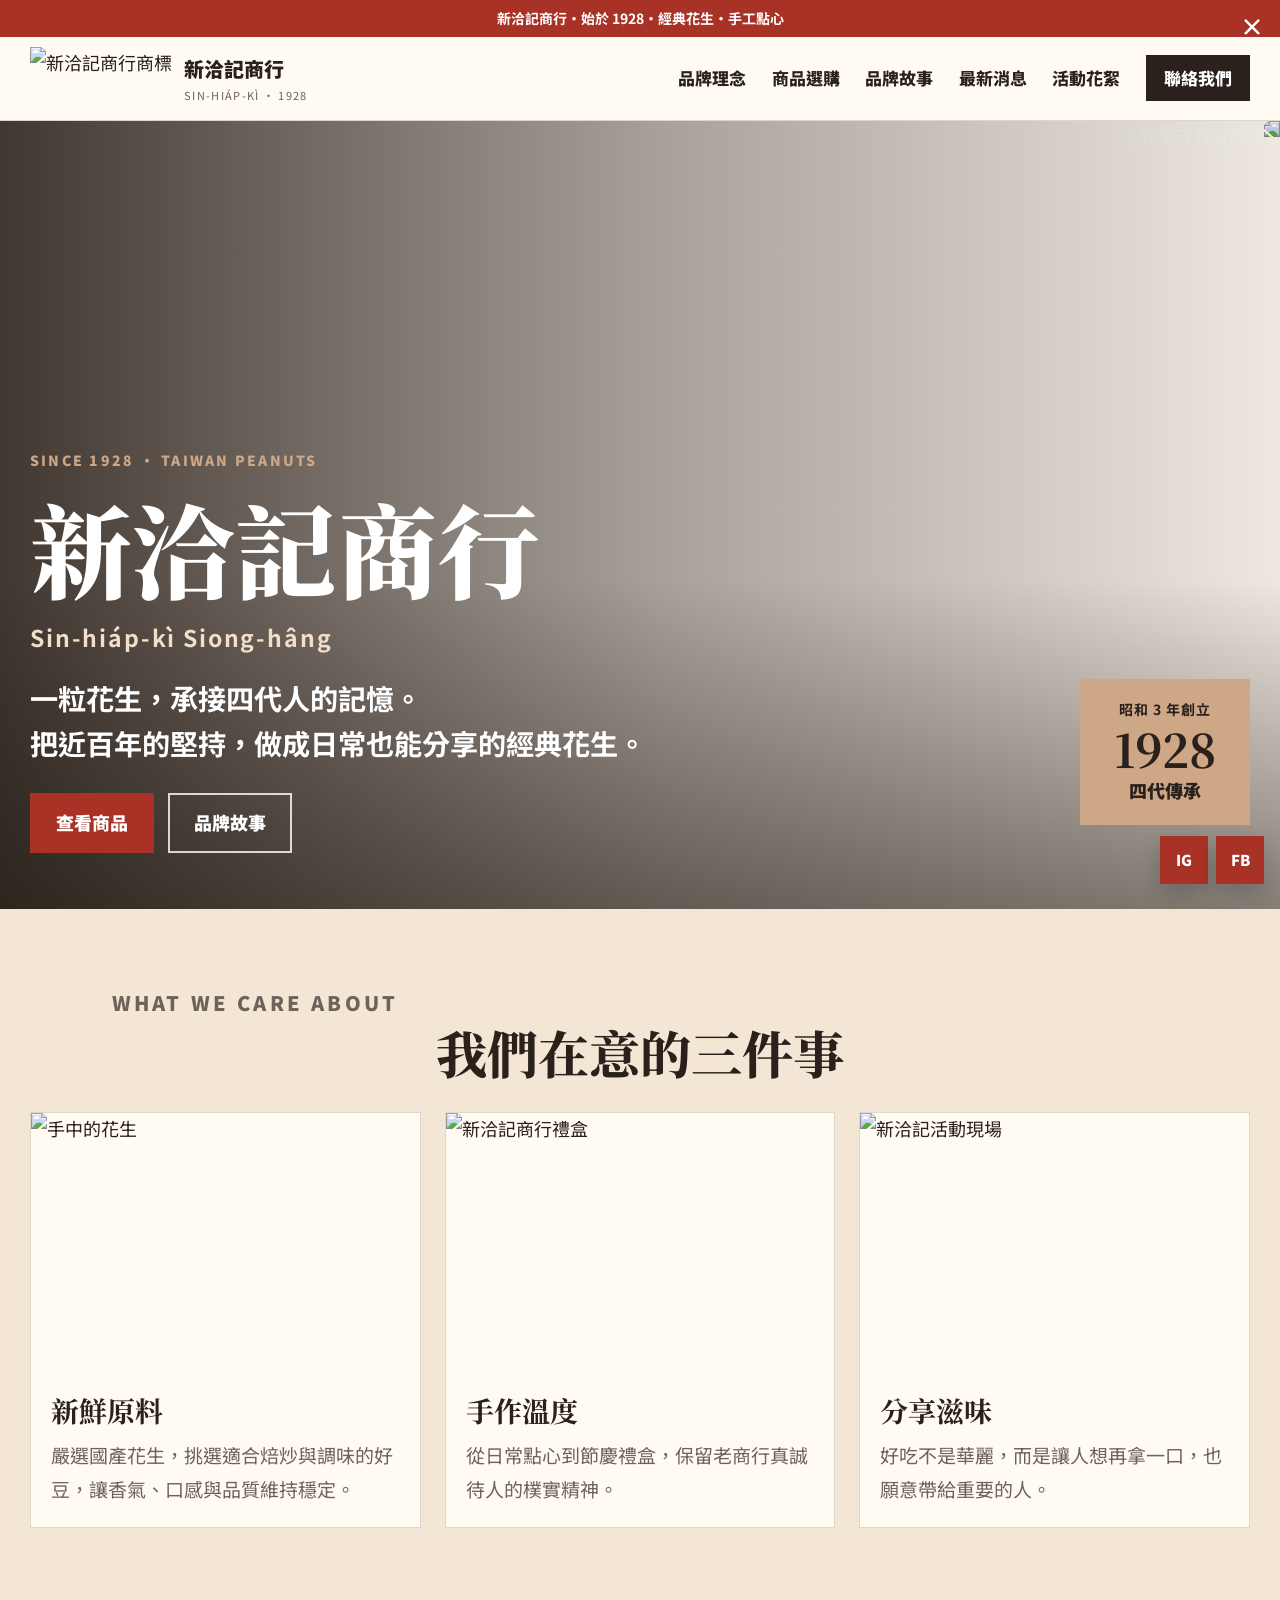
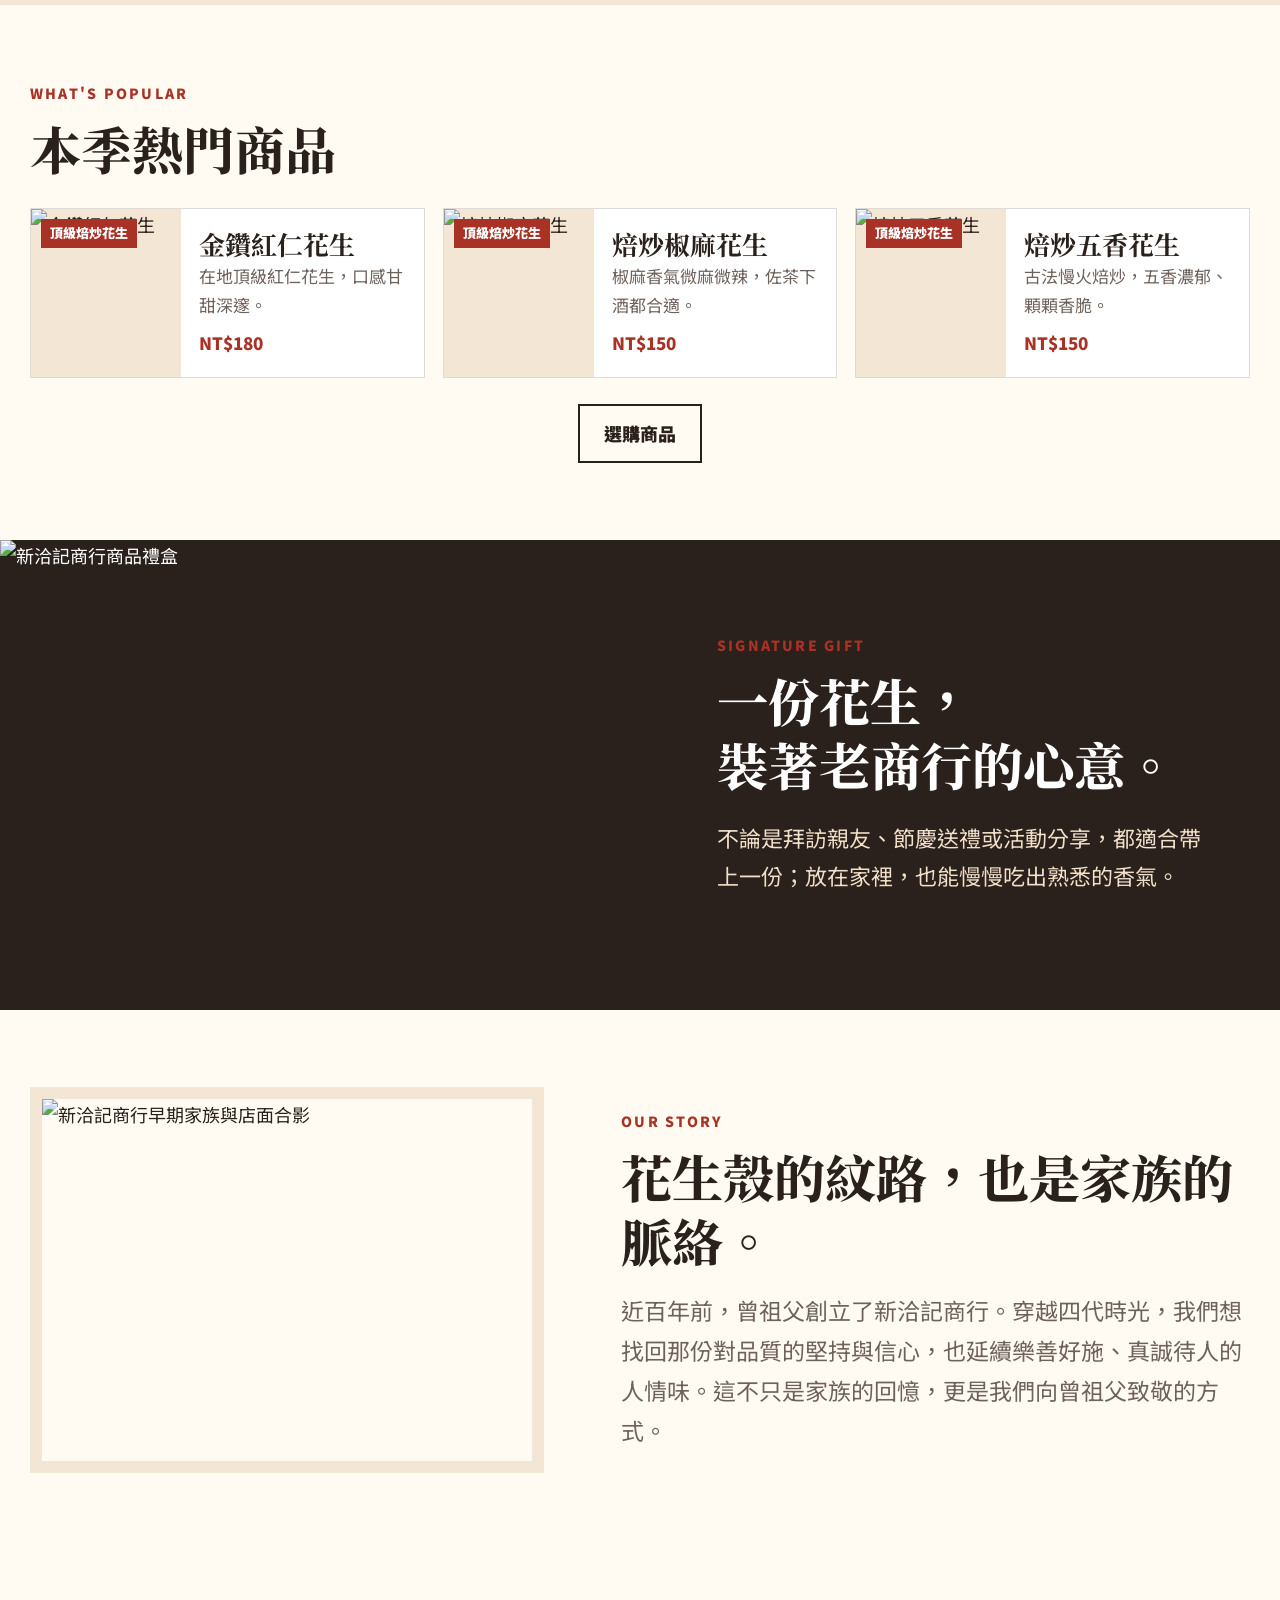
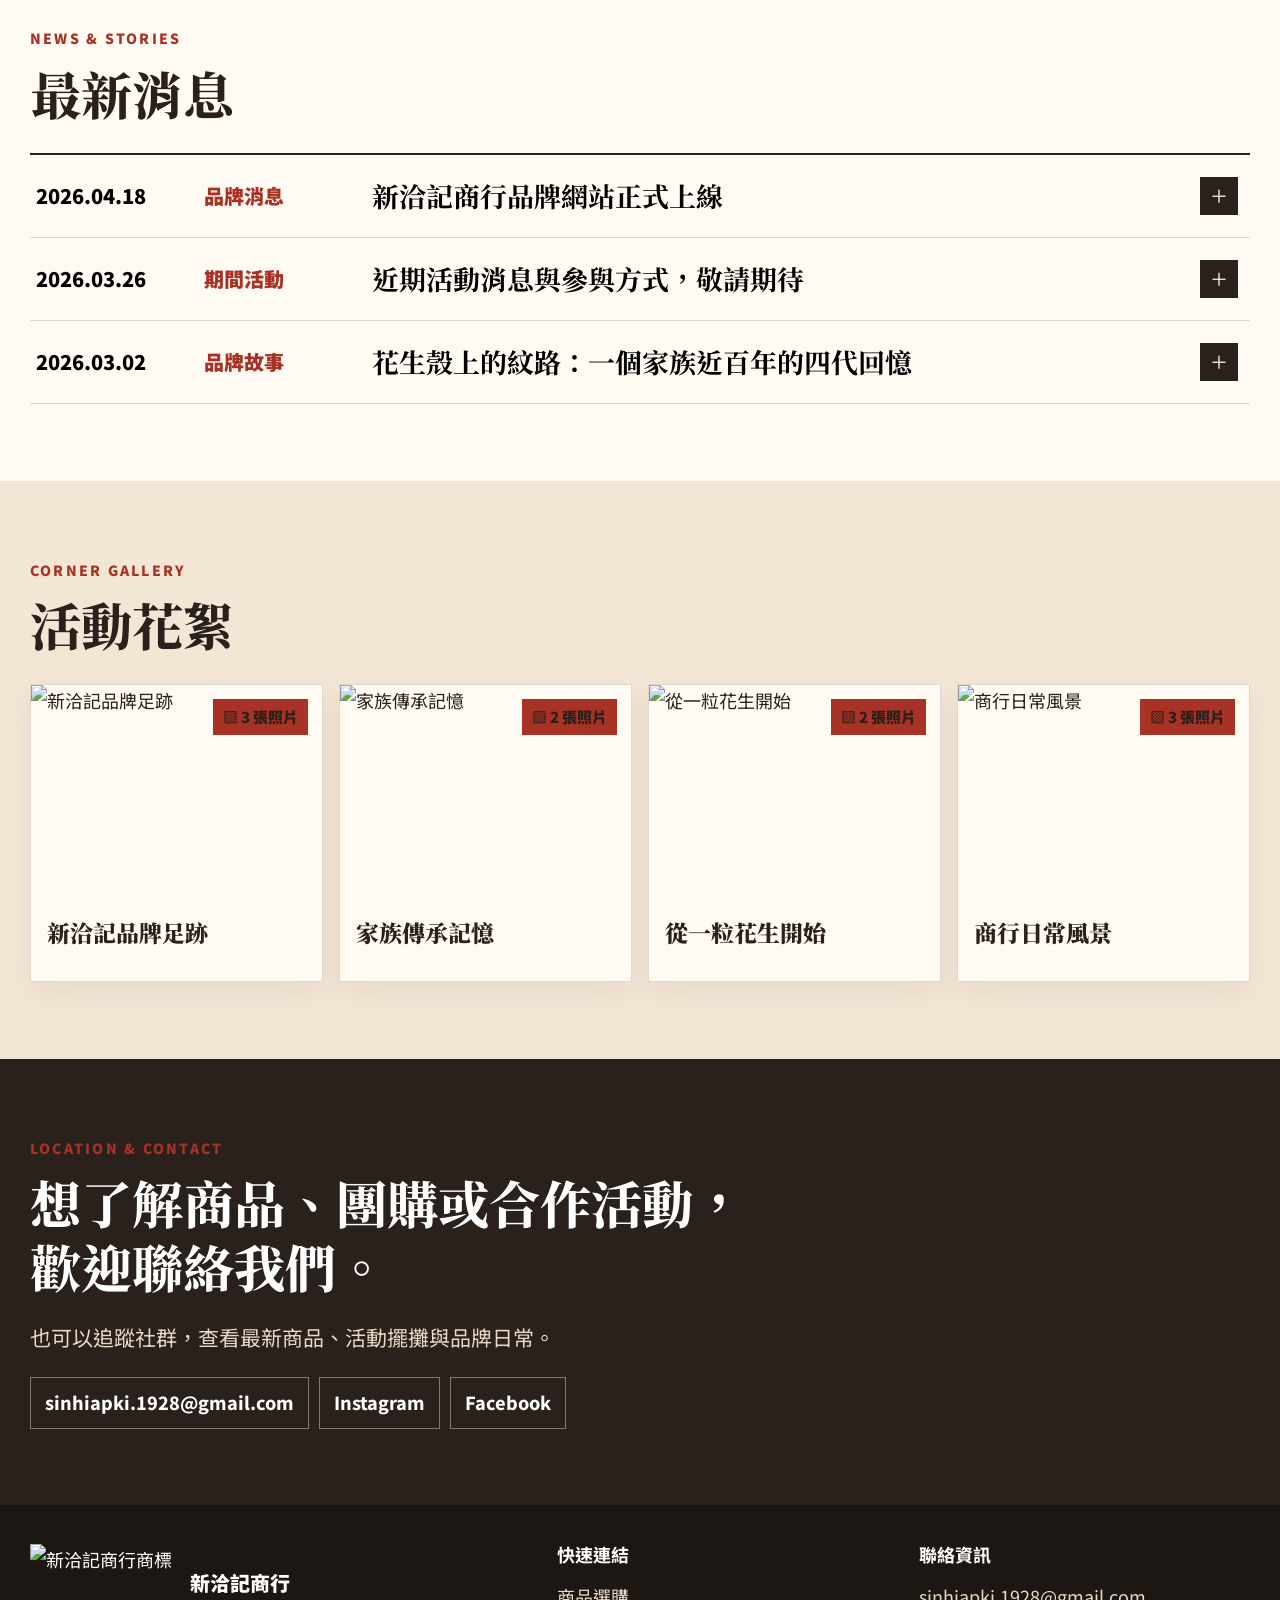
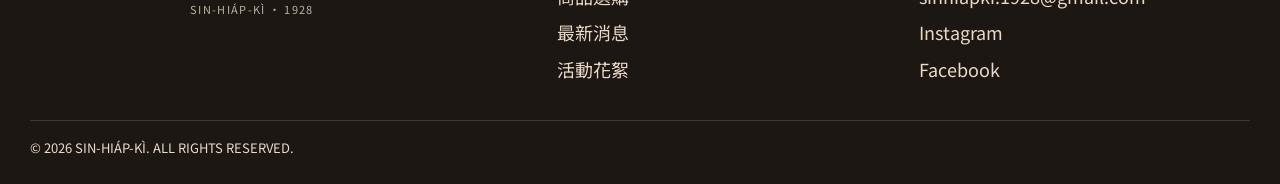
==== commit a25d4a8f: "Add files via upload" ====
--- a/index.html
+++ b/index.html
@@ -1,200 +1,207 @@
-<!DOCTYPE html>
-<html lang="zh-Hant">
-
-<head>
-  <meta charset="UTF-8">
-  <meta name="viewport" content="width=device-width, initial-scale=1.0">
-  <meta name="description" content="新洽記商行｜始於 1928，四代傳承的花生滋味。">
-  <title>新洽記商行</title>
-  <link rel="preconnect" href="https://fonts.googleapis.com">
-  <link rel="preconnect" href="https://fonts.gstatic.com" crossorigin>
-  <link
-    href="https://fonts.googleapis.com/css2?family=Noto+Sans+TC:wght@400;500;600;700;900&family=Noto+Serif+TC:wght@600;700;900&display=swap"
-    rel="stylesheet">
-  <link rel="stylesheet" href="style.css">
-</head>
-
-<body>
-  <div class="announcement">
-    <p>新洽記商行・始於 1928・手作花生與老商行的人情味</p>
-    <button aria-label="關閉公告" data-close-announcement>×</button>
-  </div>
-
-  <header class="site-header">
-    <a class="brand" href="#top" aria-label="新洽記商行首頁">
-      <img src="source/LOGO.jpg" alt="">
-      <span><strong>新洽記商行</strong><small>SIN HIAP KI · 1928</small></span>
-    </a>
-    <button class="menu-button" aria-label="開啟選單" aria-expanded="false">
-      <span></span><span></span><span></span>
-    </button>
-    <nav class="site-nav" aria-label="主要導覽">
-      <a href="#kitchen">產品特色</a>
-      <a href="shop.html">商品推薦</a>
-      <a href="#about">感人故事</a>
-      <a href="#news">活動消息</a>
-      <a href="#gallery">相關紀錄</a>
-      <a class="nav-cta" href="#contact">聯絡我們</a>
-    </nav>
-  </header>
-
-  <main id="top">
-    <section class="hero">
-      <img class="hero-bg" src="source/produce/produce_3.jpg" alt="新洽記商行花生商品展示">
-      <div class="hero-shade"></div>
-      <div class="hero-content reveal">
-        <p class="eyebrow">FRESH PEANUTS · OLD-SCHOOL HEART</p>
-        <h1>新洽記商行</h1>
-        <p>一粒花生，承接四代人的記憶。把近百年的堅持，做成日常也能分享的好滋味。</p>
-        <div class="hero-actions">
-          <a class="button primary" href="shop.html">查看商品</a>
-          <a class="button ghost" href="#about">品牌故事</a>
-        </div>
-      </div>
-      <div class="hero-card reveal">
-        <b>1928</b>
-        <span>四代傳承</span>
-      </div>
-    </section>
-
-    <section class="kitchen section" id="kitchen">
-      <div class="section-head centered reveal">
-        <p class="eyebrow">INSIDE OUR SHOP</p>
-        <h2>我們在意的三件事</h2>
-      </div>
-      <div class="kitchen-grid">
-        <article class="reveal">
-          <img src="source/photo/photo_1.jpg" alt="手中的花生">
-          <h3>新鮮原料</h3>
-          <p>挑選適合烘焙與調味的花生，讓香氣、口感與品質維持穩定。</p>
-        </article>
-        <article class="reveal">
-          <img src="source/produce/produce_1.jpg" alt="新洽記商行禮盒">
-          <h3>手作溫度</h3>
-          <p>從日常點心到節慶禮盒，保留老商行真誠待人的樸實精神。</p>
-        </article>
-        <article class="reveal">
-          <img src="source/photo/photo_2.jpg" alt="新洽記活動現場">
-          <h3>分享滋味</h3>
-          <p>好吃不是華麗，而是讓人想再拿一口，也願意帶給重要的人。</p>
-        </article>
-      </div>
-    </section>
-
-    <section class="products section" id="products">
-      <div class="section-head reveal">
-        <div>
-          <p class="eyebrow">WHAT'S POPULAR</p>
-          <h2>本季熱門商品</h2>
-        </div>
-        <p>首頁先放三款熱門品項；完整商品可到選購頁查看、加入購物車並送出訂購資訊。</p>
-      </div>
-      <div class="product-grid" data-products></div>
-      <div class="center">
-        <a class="button outline" href="shop.html">選購商品</a>
-      </div>
-    </section>
-
-    <section class="feature-banner">
-      <img src="source/produce/produce_1.jpg" alt="新洽記商行商品禮盒">
-      <div>
-        <p class="eyebrow">SIGNATURE GIFT BOX</p>
-        <h2>一盒花生，裝著老商行的心意。</h2>
-        <p>適合拜訪、節慶、活動分享，也適合放在家裡，慢慢吃出熟悉的香氣。</p>
-      </div>
-    </section>
-
-    <section class="intro section" id="about">
-      <figure class="heritage-photo reveal">
-        <img src="source/family.png" alt="新洽記商行早期家族與店面合影" loading="lazy">
-      </figure>
-      <div class="intro-story reveal">
-        <p class="eyebrow">OUR STORY</p>
-        <h2>花生殼的紋路，也是家族的脈絡。</h2>
-        <p>近百年前，曾祖父創立了新洽記商行。穿越四代時光，我們想找回那份對品質的堅持與信心，也延續樂善好施、真誠待人的人情味。這不只是家族的回憶，更是我們向曾祖父致敬的方式。</p>
-      </div>
-    </section>
-
-    <section class="news section" id="news">
-      <div class="section-head reveal">
-        <div>
-          <p class="eyebrow">NEWS & STORIES</p>
-          <h2>最新消息</h2>
-        </div>
-      </div>
-      <div class="news-list" data-news></div>
-    </section>
-
-    <section class="gallery section" id="gallery">
-      <div class="section-head reveal">
-        <div>
-          <p class="eyebrow">CORNER GALLERY</p>
-          <h2>活動花絮</h2>
-        </div>
-        <p>每個相簿可先預覽多張照片，點進去再放大查看。</p>
-      </div>
-      <div class="gallery-grid" data-gallery></div>
-    </section>
-
-    <section class="contact section" id="contact">
-      <div class="contact-copy reveal">
-        <p class="eyebrow">LOCATION & CONTACT</p>
-        <h2>想了解商品或合作活動，歡迎聯絡我們。</h2>
-        <p>也可以追蹤社群，查看最新商品、活動擺攤與品牌日常。</p>
-        <div class="contact-links">
-          <a href="mailto:sinhiapki.1928@gmail.com">sinhiapki.1928@gmail.com</a>
-          <a href="https://www.instagram.com/sinhiapki_1928" target="_blank" rel="noopener noreferrer">Instagram</a>
-          <a href="https://www.facebook.com/profile.php?id=61574707400729" target="_blank"
-            rel="noopener noreferrer">Facebook</a>
-        </div>
-      </div>
-      <form class="subscribe-form reveal" data-subscribe-form>
-        <label for="email">訂閱品牌消息</label>
-        <div>
-          <input id="email" type="email" placeholder="hello@example.com" required>
-          <button type="submit">送出</button>
-        </div>
-      </form>
-    </section>
-  </main>
-
-  <footer>
-    <a class="brand footer-brand" href="#top">
-      <img src="source/LOGO.jpg" alt="">
-      <span><strong>新洽記商行</strong><small>SIN HIAP KI · 1928</small></span>
-    </a>
-    <div>
-      <h4>快速連結</h4>
-      <a href="shop.html">熱門商品</a>
-      <a href="#news">最新消息</a>
-      <a href="#gallery">活動花絮</a>
-    </div>
-    <div>
-      <h4>聯絡資訊</h4>
-      <a href="mailto:sinhiapki.1928@gmail.com">sinhiapki.1928@gmail.com</a>
-      <a href="https://www.instagram.com/sinhiapki_1928" target="_blank" rel="noopener noreferrer">Instagram</a>
-      <a href="https://www.facebook.com/profile.php?id=61574707400729" target="_blank"
-        rel="noopener noreferrer">Facebook</a>
-    </div>
-    <p class="copyright">© <span data-year></span> SIN HIAP KI. ALL RIGHTS RESERVED.</p>
-  </footer>
-
-  <aside class="social-rail" aria-label="社群連結">
-    <a href="https://www.instagram.com/sinhiapki_1928" target="_blank" rel="noopener noreferrer"
-      aria-label="追蹤 Instagram">IG</a>
-    <a href="https://www.facebook.com/profile.php?id=61574707400729" target="_blank" rel="noopener noreferrer"
-      aria-label="追蹤 Facebook">FB</a>
-  </aside>
-
-  <div class="modal" data-modal aria-hidden="true">
-    <div class="modal-backdrop" data-close-modal></div>
-    <section class="modal-panel" role="dialog" aria-modal="true" aria-labelledby="modal-title">
-      <button class="modal-close" type="button" data-close-modal aria-label="關閉視窗">×</button>
-      <div class="modal-content" data-modal-content></div>
-    </section>
-  </div>
-  <script src="products.js"></script>
-  <script src="script.js"></script>
-</body>
-
-</html>
+<!DOCTYPE html>
+<html lang="zh-Hant">
+
+<head>
+  <meta charset="UTF-8">
+  <meta name="viewport" content="width=device-width, initial-scale=1.0">
+  <meta name="description" content="新洽記商行 Sin-hiáp-kì｜始於 1928，四代傳承的國產花生與手工點心。">
+  <title>新洽記商行</title>
+  <link rel="preconnect" href="https://fonts.googleapis.com">
+  <link rel="preconnect" href="https://fonts.gstatic.com" crossorigin>
+  <link
+    href="https://fonts.googleapis.com/css2?family=Noto+Sans+TC:wght@400;500;600;700;900&family=Noto+Serif+TC:wght@600;700;900&display=swap"
+    rel="stylesheet">
+  <link rel="stylesheet" href="css/style.css">
+</head>
+
+<body>
+  <!-- ===== 頂部公告 ===== -->
+  <div class="announcement">
+    <p>新洽記商行・始於 1928・經典花生・手工點心</p>
+    <button aria-label="關閉公告" data-close-announcement>×</button>
+  </div>
+
+  <!-- ===== 頁首：商標 + 選單 ===== -->
+  <header class="site-header">
+    <a class="brand" href="#top" aria-label="新洽記商行首頁">
+      <img src="images/logo/logo-dark.png" alt="新洽記商行商標">
+      <span><strong>新洽記商行</strong><small>SIN-HIÁP-KÌ · 1928</small></span>
+    </a>
+    <button class="menu-button" aria-label="開啟選單" aria-expanded="false">
+      <span></span><span></span><span></span>
+    </button>
+    <nav class="site-nav" aria-label="主要導覽">
+      <a href="#kitchen">品牌理念</a>
+      <a href="shop.html">商品選購</a>
+      <a href="#about">品牌故事</a>
+      <a href="#news">最新消息</a>
+      <a href="#gallery">活動花絮</a>
+      <a class="nav-cta" href="#contact">聯絡我們</a>
+    </nav>
+  </header>
+
+  <main id="top">
+    <!-- ===== 主視覺 ===== -->
+    <section class="hero">
+      <img class="hero-bg" src="images/produce/produce_3.jpg" alt="新洽記商行的花生">
+      <div class="hero-shade"></div>
+      <div class="hero-content reveal">
+        <p class="eyebrow">SINCE 1928 · TAIWAN PEANUTS</p>
+        <h1>新洽記商行</h1>
+        <p class="hero-romanization">Sin-hiáp-kì Siong-hâng</p>
+        <p class="hero-lead">一粒花生，承接四代人的記憶。<br>把近百年的堅持，做成日常也能分享的經典花生。</p>
+        <div class="hero-actions">
+          <a class="button primary" href="shop.html">查看商品</a>
+          <a class="button ghost" href="#about">品牌故事</a>
+        </div>
+      </div>
+      <!-- 在 js/content.js 填入 linktree 網址後，這個方塊就會變成連結 -->
+      <a class="hero-card reveal" data-link="linktree" target="_blank" rel="noopener noreferrer">
+        <small>昭和 3 年創立</small>
+        <b>1928</b>
+        <span>四代傳承</span>
+        <em class="hero-card-link">更多連結 ↗</em>
+      </a>
+    </section>
+
+    <!-- ===== 品牌理念：三件事 ===== -->
+    <section class="kitchen section" id="kitchen">
+      <div class="section-head centered reveal">
+        <p class="eyebrow">WHAT WE CARE ABOUT</p>
+        <h2>我們在意的三件事</h2>
+      </div>
+      <div class="kitchen-grid">
+        <article class="reveal">
+          <img src="images/photo/photo_1.jpg" alt="手中的花生">
+          <h3>新鮮原料</h3>
+          <p>嚴選國產花生，挑選適合焙炒與調味的好豆，讓香氣、口感與品質維持穩定。</p>
+        </article>
+        <article class="reveal">
+          <img src="images/produce/produce_1.jpg" alt="新洽記商行禮盒">
+          <h3>手作溫度</h3>
+          <p>從日常點心到節慶禮盒，保留老商行真誠待人的樸實精神。</p>
+        </article>
+        <article class="reveal">
+          <img src="images/photo/photo_2.jpg" alt="新洽記活動現場">
+          <h3>分享滋味</h3>
+          <p>好吃不是華麗，而是讓人想再拿一口，也願意帶給重要的人。</p>
+        </article>
+      </div>
+    </section>
+
+    <!-- ===== 本季熱門商品（內容在 js/products.js，popular: true 的前三項） ===== -->
+    <section class="products section" id="products">
+      <div class="section-head reveal">
+        <div>
+          <p class="eyebrow">WHAT'S POPULAR</p>
+          <h2>本季熱門商品</h2>
+        </div>
+      </div>
+      <div class="product-grid" data-products></div>
+      <div class="center">
+        <a class="button outline" href="shop.html">選購商品</a>
+      </div>
+    </section>
+
+    <!-- ===== 送禮橫幅 ===== -->
+    <section class="feature-banner">
+      <img src="images/produce/produce_1.jpg" alt="新洽記商行商品禮盒">
+      <div>
+        <p class="eyebrow">SIGNATURE GIFT</p>
+        <h2>一份花生，<br>裝著老商行的心意。</h2>
+        <p>不論是拜訪親友、節慶送禮或活動分享，都適合帶上一份；放在家裡，也能慢慢吃出熟悉的香氣。</p>
+      </div>
+    </section>
+
+    <!-- ===== 品牌故事 ===== -->
+    <section class="intro section" id="about">
+      <figure class="heritage-photo reveal">
+        <img src="images/family.png" alt="新洽記商行早期家族與店面合影" loading="lazy">
+      </figure>
+      <div class="intro-story reveal">
+        <p class="eyebrow">OUR STORY</p>
+        <h2>花生殼的紋路，也是家族的脈絡。</h2>
+        <p>近百年前，曾祖父創立了新洽記商行。穿越四代時光，我們想找回那份對品質的堅持與信心，也延續樂善好施、真誠待人的人情味。這不只是家族的回憶，更是我們向曾祖父致敬的方式。</p>
+      </div>
+    </section>
+
+    <!-- ===== 最新消息（內容在 js/content.js 的 newsItems） ===== -->
+    <section class="news section" id="news">
+      <div class="section-head reveal">
+        <div>
+          <p class="eyebrow">NEWS & STORIES</p>
+          <h2>最新消息</h2>
+        </div>
+      </div>
+      <div class="news-list" data-news></div>
+    </section>
+
+    <!-- ===== 活動花絮（內容在 js/content.js 的 galleryItems） ===== -->
+    <section class="gallery section" id="gallery">
+      <div class="section-head reveal">
+        <div>
+          <p class="eyebrow">CORNER GALLERY</p>
+          <h2>活動花絮</h2>
+        </div>
+      </div>
+      <div class="gallery-grid" data-gallery></div>
+    </section>
+
+    <!-- ===== 聯絡我們 ===== -->
+    <section class="contact section" id="contact">
+      <div class="contact-copy reveal">
+        <p class="eyebrow">LOCATION & CONTACT</p>
+        <h2>想了解商品、團購或合作活動，<br>歡迎聯絡我們。</h2>
+        <p>也可以追蹤社群，查看最新商品、活動擺攤與品牌日常。</p>
+        <div class="contact-links">
+          <a data-link="email">sinhiapki.1928@gmail.com</a>
+          <a data-link="instagram" target="_blank" rel="noopener noreferrer">Instagram</a>
+          <a data-link="facebook" target="_blank" rel="noopener noreferrer">Facebook</a>
+        </div>
+      </div>
+    </section>
+  </main>
+
+  <!-- ===== 頁尾 ===== -->
+  <footer>
+    <a class="brand footer-brand" href="#top">
+      <img src="images/logo/logo-light.png" alt="新洽記商行商標">
+      <span><strong>新洽記商行</strong><small>SIN-HIÁP-KÌ · 1928</small></span>
+    </a>
+    <div>
+      <h4>快速連結</h4>
+      <a href="shop.html">商品選購</a>
+      <a href="#news">最新消息</a>
+      <a href="#gallery">活動花絮</a>
+    </div>
+    <div>
+      <h4>聯絡資訊</h4>
+      <a data-link="email">sinhiapki.1928@gmail.com</a>
+      <a data-link="instagram" target="_blank" rel="noopener noreferrer">Instagram</a>
+      <a data-link="facebook" target="_blank" rel="noopener noreferrer">Facebook</a>
+    </div>
+    <p class="copyright">© <span data-year></span> SIN-HIÁP-KÌ. ALL RIGHTS RESERVED.</p>
+  </footer>
+
+  <!-- 右下角固定的 IG / FB 按鈕 -->
+  <aside class="social-rail" aria-label="社群連結">
+    <a data-link="instagram" target="_blank" rel="noopener noreferrer" aria-label="追蹤 Instagram">IG</a>
+    <a data-link="facebook" target="_blank" rel="noopener noreferrer" aria-label="追蹤 Facebook">FB</a>
+  </aside>
+
+  <!-- 彈出視窗（最新消息、相簿共用） -->
+  <div class="modal" data-modal aria-hidden="true">
+    <div class="modal-backdrop" data-close-modal></div>
+    <section class="modal-panel" role="dialog" aria-modal="true" aria-labelledby="modal-title">
+      <button class="modal-close" type="button" data-close-modal aria-label="關閉視窗">×</button>
+      <div class="modal-content" data-modal-content></div>
+    </section>
+  </div>
+
+  <script src="js/content.js"></script>
+  <script src="js/products.js"></script>
+  <script src="js/common.js"></script>
+  <script src="js/home.js"></script>
+</body>
+
+</html>
--- a/css/style.css
+++ b/css/style.css
@@ -0,0 +1,923 @@
+/* 新洽記商行 樣式表
+   想改哪一區，搜尋下面的編號標題（例如「7. 首頁｜本季熱門商品」）即可找到。 */
+
+/* ========================================
+   0. 顏色、字體、版面寬度（改主色調從這裡改）
+   ======================================== */
+:root {
+  --primary: #cda786;
+  --red: #a83225;
+  --ink: #2a211c;
+  --muted: #6f625b;
+  --paper: #fffaf2;
+  --cream: #f3e6d5;
+  --line: rgba(42, 33, 28, 0.16);
+  --white: #ffffff;
+  --font-serif: "Noto Serif TC", serif;
+  --font-sans: "Noto Sans TC", sans-serif;
+  --content: 1220px;
+  --pad: max(24px, calc((100vw - var(--content)) / 2));
+}
+
+
+/* ========================================
+   1. 基本設定與標題字級
+   ======================================== */
+* { box-sizing: border-box; }
+html { scroll-behavior: smooth; }
+/* 點選單跳到區塊時，留出頁首高度，標題不會被擋住 */
+section[id] { scroll-margin-top: 84px; }
+body {
+  margin: 0;
+  color: var(--ink);
+  background: var(--paper);
+  font-family: var(--font-sans);
+  font-size: 18px;
+  line-height: 1.75;
+}
+body.modal-open { overflow: hidden; }
+a { color: inherit; text-decoration: none; }
+img { display: block; width: 100%; }
+button, input { font: inherit; }
+button { cursor: pointer; }
+button:focus-visible, a:focus-visible, input:focus-visible {
+  outline: 3px solid rgba(205, 167, 134, 0.8);
+  outline-offset: 3px;
+}
+
+h1, h2, h3 {
+  margin: 0;
+  font-family: var(--font-serif);
+  line-height: 1.25;
+  letter-spacing: 0;
+}
+h1 { font-size: clamp(54px, 8vw, 116px); font-weight: 900; }
+h2 { font-size: clamp(34px, 4vw, 58px); font-weight: 800; }
+h3 { font-size: 28px; }
+.eyebrow {
+  margin: 0 0 10px;
+  color: var(--red);
+  font-size: 14px;
+  font-weight: 900;
+  letter-spacing: 0.16em;
+}
+.section { padding: clamp(42px, 6vw, 78px) var(--pad); }
+.section-head {
+  display: flex;
+  align-items: end;
+  justify-content: space-between;
+  gap: 28px;
+  margin-bottom: 28px;
+}
+.section-head > p { max-width: 450px; margin: 0; color: var(--muted); font-size: 20px; }
+.section-head.centered { display: block; text-align: center; }
+.center { margin-top: 26px; text-align: center; }
+
+
+/* ========================================
+   2. 按鈕
+   ======================================== */
+.button {
+  min-height: 52px;
+  display: inline-flex;
+  align-items: center;
+  justify-content: center;
+  padding: 12px 24px;
+  border: 2px solid var(--ink);
+  border-radius: 0;
+  background: transparent;
+  color: var(--ink);
+  font-weight: 900;
+  transition: transform 0.2s ease, background 0.2s ease, color 0.2s ease;
+}
+.button:hover { transform: translateY(-2px); }
+.button.primary { background: var(--red); border-color: var(--red); color: var(--white); }
+.button.ghost { color: var(--white); border-color: rgba(255,255,255,0.8); }
+.button.outline:hover { background: var(--ink); color: var(--white); }
+
+
+/* ========================================
+   3. 頂部公告
+   ======================================== */
+.announcement {
+  position: relative;
+  min-height: 36px;
+  display: grid;
+  place-items: center;
+  padding: 6px 54px;
+  background: var(--red);
+  color: var(--white);
+  text-align: center;
+  font-size: 14px;
+  font-weight: 700;
+}
+.announcement p { margin: 0; }
+.announcement button {
+  position: absolute;
+  right: 18px;
+  top: 50%;
+  width: 28px;
+  height: 28px;
+  border: 0;
+  background: transparent;
+  color: inherit;
+  font-size: 24px;
+  transform: translateY(-50%);
+}
+
+
+/* ========================================
+   4. 頁首與選單
+   ======================================== */
+.site-header {
+  position: sticky;
+  top: 0;
+  z-index: 30;
+  height: 84px;
+  display: flex;
+  align-items: center;
+  justify-content: space-between;
+  padding: 0 var(--pad);
+  background: rgba(255, 250, 242, 0.94);
+  border-bottom: 1px solid var(--line);
+  backdrop-filter: blur(12px);
+}
+.brand { display: flex; align-items: center; gap: 12px; min-width: 0; }
+.brand img {
+  width: auto;
+  height: 62px;
+  object-fit: contain;
+}
+.brand strong, .brand small { display: block; }
+.brand strong { font-size: 20px; font-weight: 900; }
+.brand small { color: var(--muted); font-size: 11px; letter-spacing: 0.12em; }
+.site-nav { display: flex; align-items: center; gap: clamp(18px, 2vw, 34px); font-size: 17px; font-weight: 800; }
+.site-nav a { padding: 8px 0; }
+.nav-cta { padding: 8px 18px !important; background: var(--ink); color: var(--white); }
+.menu-button { display: none; border: 0; background: transparent; }
+
+
+/* ========================================
+   5. 首頁｜主視覺
+   ======================================== */
+.hero {
+  position: relative;
+  min-height: calc(100vh - 112px);
+  display: grid;
+  align-items: end;
+  overflow: hidden;
+  padding: clamp(80px, 10vw, 140px) var(--pad) 56px;
+  color: var(--white);
+}
+.hero-bg, .hero-shade { position: absolute; inset: 0; height: 100%; }
+/* 照片左右翻轉，讓紅色花生移到右側，不被左邊的文字擋住 */
+.hero-bg { object-fit: cover; object-position: center 45%; transform: scaleX(-1); }
+.hero-shade {
+  background:
+    linear-gradient(90deg, rgba(28,18,12,0.84), rgba(28,18,12,0.38) 52%, rgba(28,18,12,0.08)),
+    linear-gradient(0deg, rgba(28,18,12,0.5), transparent 42%);
+}
+.hero-content { position: relative; max-width: 860px; z-index: 1; }
+.hero-content .eyebrow { color: var(--primary); }
+.hero-romanization {
+  margin: 6px 0 0;
+  color: #f1dfca;
+  font-size: clamp(18px, 1.8vw, 26px);
+  font-weight: 700;
+  letter-spacing: 0.08em;
+}
+.hero-lead { max-width: 760px; margin: 18px 0 28px; font-size: clamp(22px, 2.2vw, 32px); font-weight: 700; line-height: 1.6; }
+.hero-actions { display: flex; flex-wrap: wrap; gap: 14px; }
+.hero-card {
+  position: absolute;
+  right: var(--pad);
+  bottom: 84px; /* 留空間給右下角 IG / FB 按鈕 */
+  z-index: 1;
+  width: 170px;
+  display: grid;
+  place-items: center;
+  gap: 4px;
+  padding: 18px 12px;
+  background: var(--primary);
+  color: var(--ink);
+  text-align: center;
+  transition: transform 0.2s ease, box-shadow 0.2s ease;
+}
+.hero-card small { font-size: 14px; font-weight: 700; letter-spacing: 0.08em; }
+.hero-card b { display: block; font-family: var(--font-serif); font-size: 46px; line-height: 1; }
+.hero-card span { font-weight: 900; }
+.hero-card-link {
+  margin-top: 6px;
+  padding-top: 6px;
+  border-top: 1px solid rgba(42, 33, 28, 0.3);
+  font-size: 14px;
+  font-style: normal;
+  font-weight: 900;
+}
+.hero-card[href]:hover { transform: translateY(-3px); box-shadow: 0 12px 28px rgba(0,0,0,0.25); }
+.hero-card.no-link .hero-card-link { display: none; }
+
+
+/* ========================================
+   6. 首頁｜我們在意的三件事
+   ======================================== */
+.kitchen { background: var(--cream); }
+.kitchen-grid {
+  display: grid;
+  grid-template-columns: repeat(3, 1fr);
+  gap: 24px;
+}
+.kitchen-grid article {
+  background: var(--paper);
+  border: 1px solid var(--line);
+}
+.kitchen-grid img { height: 260px; object-fit: cover; }
+.kitchen-grid h3 { padding: 20px 20px 0; }
+.kitchen-grid p { margin: 10px 20px 22px; color: var(--muted); font-size: 19px; }
+
+
+/* ========================================
+   7. 首頁｜本季熱門商品
+   ======================================== */
+.product-grid {
+  display: grid;
+  grid-template-columns: repeat(3, 1fr);
+  gap: 18px;
+}
+.product-card {
+  position: relative;
+  display: grid;
+  grid-template-columns: 150px 1fr;
+  min-height: 170px;
+  overflow: hidden;
+  background: var(--white);
+  border: 1px solid var(--line);
+}
+.product-image { height: 100%; background: var(--cream); }
+.product-image img { height: 100%; object-fit: cover; transition: transform 0.35s ease; }
+.product-card:hover img { transform: scale(1.04); }
+.product-tag {
+  position: absolute;
+  top: 10px;
+  left: 10px;
+  padding: 3px 9px;
+  background: var(--red);
+  color: var(--white);
+  font-size: 13px;
+  font-weight: 900;
+}
+.product-info {
+  display: grid;
+  align-content: center;
+  gap: 8px;
+  padding: 18px;
+}
+.product-info h3 { font-size: 26px; }
+.product-info p { margin: 0; color: var(--muted); font-size: 17px; }
+.product-price { color: var(--red); font-size: 17px; font-weight: 900; }
+
+
+/* ========================================
+   8. 首頁｜送禮橫幅
+   ======================================== */
+.feature-banner {
+  display: grid;
+  grid-template-columns: 1fr 1fr;
+  align-items: center;
+  min-height: 470px;
+  background: var(--ink);
+  color: var(--white);
+}
+.feature-banner img { height: 100%; min-height: 470px; object-fit: cover; }
+.feature-banner div { padding: clamp(34px, 6vw, 80px); }
+.feature-banner p:not(.eyebrow) { max-width: 580px; color: #f1dfca; font-size: 22px; }
+
+
+/* ========================================
+   9. 首頁｜品牌故事
+   ======================================== */
+.intro {
+  display: grid;
+  grid-template-columns: 0.9fr 1.1fr;
+  align-items: center;
+  gap: clamp(32px, 6vw, 80px);
+  background: var(--paper);
+}
+.heritage-photo { margin: 0; }
+.heritage-photo img { aspect-ratio: 4 / 3; object-fit: cover; border: 12px solid var(--cream); }
+.intro-story p:last-child { margin: 18px 0 0; color: var(--muted); font-size: 23px; }
+
+
+/* ========================================
+   10. 首頁｜最新消息
+   ======================================== */
+.news-list { border-top: 2px solid var(--ink); }
+.news-item {
+  width: 100%;
+  display: grid;
+  grid-template-columns: 150px 150px minmax(0, 1fr) 44px;
+  align-items: center;
+  gap: 18px;
+  padding: 22px 6px;
+  border: 0;
+  border-bottom: 1px solid var(--line);
+  background: transparent;
+  text-align: left;
+  transition: background 0.2s ease, padding 0.2s ease;
+}
+.news-item:hover { padding-left: 18px; background: var(--cream); }
+.news-item time, .news-category { font-size: 20px; font-weight: 900; }
+.news-category { color: var(--red); }
+.news-item h3 { font-size: 27px; }
+.news-item span:last-child {
+  width: 38px;
+  height: 38px;
+  display: grid;
+  place-items: center;
+  background: var(--ink);
+  color: var(--white);
+}
+
+
+/* ========================================
+   11. 首頁｜活動花絮
+   ======================================== */
+.gallery { background: var(--cream); }
+.gallery-grid {
+  display: grid;
+  grid-template-columns: repeat(4, minmax(0, 1fr));
+  gap: 16px;
+}
+.gallery-item {
+  position: relative;
+  overflow: hidden;
+  padding: 0;
+  border: 1px solid var(--line);
+  background: var(--paper);
+  color: var(--ink);
+  text-align: left;
+  box-shadow: 0 10px 26px rgba(42, 33, 28, 0.06);
+}
+.gallery-item:first-child { grid-column: auto; }
+.gallery-item img {
+  height: auto;
+  aspect-ratio: 4 / 3;
+  object-fit: cover;
+  opacity: 1;
+  transition: transform 0.35s ease;
+}
+.gallery-item:hover img { transform: scale(1.04); }
+.gallery-caption {
+  position: static;
+  display: block;
+  min-height: 78px;
+  padding: 14px 16px 16px;
+  font-family: var(--font-serif);
+  font-size: 23px;
+  font-weight: 900;
+  line-height: 1.35;
+  text-shadow: none;
+}
+.gallery-count {
+  position: absolute;
+  top: 14px;
+  right: 14px;
+  padding: 5px 10px;
+  background: var(--red);
+  font-size: 15px;
+  font-weight: 900;
+}
+
+
+/* ========================================
+   12. 首頁｜聯絡我們
+   ======================================== */
+.contact {
+  display: grid;
+  grid-template-columns: 1fr;
+  gap: 48px;
+  background: var(--ink);
+  color: var(--white);
+}
+.contact-copy p:not(.eyebrow) { color: #ead9c6; font-size: 21px; }
+.contact-links { display: flex; flex-wrap: wrap; gap: 10px; margin-top: 18px; }
+.contact-links a {
+  padding: 9px 14px;
+  border: 1px solid rgba(255,255,255,0.4);
+  font-weight: 800;
+}
+
+/* ========================================
+   13. 頁尾
+   ======================================== */
+footer {
+  display: grid;
+  grid-template-columns: 1.5fr 1fr 1fr;
+  gap: 30px;
+  padding: 34px var(--pad) 24px;
+  background: #1d1714;
+  color: #ead9c6;
+}
+footer h4 { margin: 0 0 10px; color: var(--white); }
+.footer-brand { align-self: start; gap: 18px; }
+.footer-brand img { height: 96px; }
+footer a { display: block; margin: 5px 0; }
+.footer-brand { color: var(--white); }
+.footer-brand small { color: #bfae9c; }
+.copyright { grid-column: 1 / -1; margin: 0; padding-top: 16px; border-top: 1px solid rgba(255,255,255,0.14); font-size: 13px; }
+
+
+/* ========================================
+   14. 右下角 IG / FB 按鈕
+   ======================================== */
+.social-rail {
+  position: fixed;
+  right: 16px;
+  bottom: 16px;
+  z-index: 25;
+  display: flex;
+  gap: 8px;
+}
+.social-rail a {
+  width: 48px;
+  height: 48px;
+  display: grid;
+  place-items: center;
+  background: var(--red);
+  color: var(--white);
+  font-size: 15px;
+  font-weight: 900;
+  box-shadow: 0 8px 22px rgba(0,0,0,0.18);
+}
+
+
+/* ========================================
+   15. 彈出視窗（消息、相簿）
+   ======================================== */
+.modal { position: fixed; inset: 0; z-index: 100; display: none; }
+.modal.open { display: block; }
+.modal-backdrop { position: absolute; inset: 0; background: rgba(20, 15, 12, 0.72); }
+.modal-panel {
+  position: absolute;
+  inset: 4vh 4vw;
+  max-width: 1160px;
+  overflow: auto;
+  margin: auto;
+  padding: clamp(24px, 4vw, 54px);
+  background: var(--paper);
+}
+.modal-close {
+  position: sticky;
+  top: 0;
+  z-index: 2;
+  float: right;
+  width: 46px;
+  height: 46px;
+  border: 0;
+  background: var(--ink);
+  color: var(--white);
+  font-size: 28px;
+}
+.modal-header { margin-bottom: 22px; padding-right: 58px; }
+.modal-header p, .modal-copy { color: var(--muted); font-size: 21px; }
+.news-detail { max-width: 820px; }
+.news-detail time { color: var(--red); font-weight: 900; }
+.news-detail h2 { margin: 14px 0 18px; }
+.album-overview { display: grid; grid-template-columns: repeat(3, 1fr); gap: 12px; }
+.album-thumb { position: relative; aspect-ratio: 4 / 3; overflow: hidden; padding: 0; border: 0; background: var(--cream); }
+.album-thumb img { height: 100%; object-fit: cover; }
+.album-thumb span { position: absolute; right: 8px; bottom: 8px; padding: 3px 8px; background: var(--red); color: var(--white); font-weight: 900; }
+.album-back { margin-bottom: 14px; border: 0; border-bottom: 2px solid currentColor; background: transparent; font-weight: 900; }
+.album-stage { position: relative; background: #111; }
+.album-stage img { height: min(64vh, 640px); object-fit: contain; }
+.album-control {
+  position: absolute;
+  top: 50%;
+  width: 48px;
+  height: 48px;
+  border: 0;
+  background: rgba(0,0,0,0.6);
+  color: var(--white);
+  font-size: 28px;
+  transform: translateY(-50%);
+}
+.album-control.prev { left: 12px; }
+.album-control.next { right: 12px; }
+.album-meta { display: flex; justify-content: space-between; margin-top: 10px; font-weight: 900; }
+
+
+/* ========================================
+   16. 選購頁 shop.html
+   ======================================== */
+.shop-page { background: #fff7ec; }
+.shop-hero {
+  padding: clamp(54px, 8vw, 100px) var(--pad);
+  background:
+    linear-gradient(90deg, rgba(42,33,28,0.88), rgba(42,33,28,0.45)),
+    url("../images/produce/produce_1.jpg") center / cover no-repeat;
+  color: var(--white);
+}
+.shop-hero > div { max-width: 820px; }
+.shop-hero p:not(.eyebrow) { max-width: 720px; margin: 18px 0 0; color: #f5e3d0; font-size: 24px; font-weight: 700; }
+.shop-flow {
+  display: grid;
+  grid-template-columns: repeat(4, 1fr);
+  gap: 12px;
+  padding-top: 26px;
+  padding-bottom: 26px;
+  background: var(--cream);
+}
+.shop-flow article {
+  display: grid;
+  gap: 4px;
+  padding: 16px;
+  background: var(--paper);
+  border: 1px solid var(--line);
+}
+.shop-flow b { color: var(--red); font-size: 16px; }
+.shop-flow span { font-family: var(--font-serif); font-size: 22px; font-weight: 900; line-height: 1.35; }
+.shop-layout {
+  display: grid;
+  grid-template-columns: minmax(0, 1fr);
+  align-items: start;
+  gap: 28px;
+}
+.catalog-grid { display: grid; grid-template-columns: repeat(4, minmax(230px, 1fr)); gap: 18px; }
+.catalog-card {
+  display: grid;
+  grid-template-rows: auto auto 1fr;
+  overflow: hidden;
+  background: #fffaf4;
+  border: 1px solid rgba(205, 167, 134, 0.5);
+  border-radius: 18px;
+}
+.catalog-card-head {
+  display: flex;
+  justify-content: space-between;
+  gap: 8px;
+  padding: 20px 20px 12px;
+}
+.catalog-card-head span {
+  display: inline-flex;
+  align-items: center;
+  min-height: 30px;
+  padding: 4px 11px;
+  border: 1px solid rgba(205, 167, 134, 0.35);
+  border-radius: 999px;
+  background: var(--white);
+  color: #7d4a16;
+  font-size: 14px;
+  font-weight: 900;
+}
+.catalog-card-head span:last-child { color: var(--muted); border-color: transparent; }
+.catalog-photo {
+  padding: 14px 32px 28px;
+  background: #fffaf4;
+  border-bottom: 1px solid rgba(205, 167, 134, 0.35);
+}
+.catalog-photo img {
+  aspect-ratio: 3 / 2;
+  height: auto;
+  object-fit: cover;
+  border-radius: 8px;
+  box-shadow: 0 8px 14px rgba(42, 33, 28, 0.14);
+}
+.catalog-copy { display: grid; align-content: start; gap: 9px; padding: 22px; }
+.catalog-copy h3 { color: #5b2f1f; font-size: 24px; }
+.catalog-copy p { margin: 0; color: var(--muted); font-size: 16px; line-height: 1.65; }
+.promo-box {
+  display: grid;
+  gap: 7px;
+  margin-top: 4px;
+  padding: 11px 13px;
+  background: #fffdf2;
+  border: 1px solid #f2c24e;
+  border-radius: 14px;
+}
+.promo-box strong { color: #6a3d15; font-size: 16px; }
+.promo-box span {
+  width: fit-content;
+  padding: 3px 10px;
+  border: 1px solid #f0b72f;
+  border-radius: 9px;
+  background: var(--white);
+  color: #5b2f1f;
+  font-size: 16px;
+  font-weight: 900;
+}
+.unit-price {
+  display: flex;
+  align-items: center;
+  justify-content: space-between;
+  margin-top: 8px;
+  padding: 12px 14px;
+  background: #f6eee5;
+  border-radius: 14px;
+}
+.unit-price span { color: var(--muted); font-weight: 900; }
+.unit-price strong { color: #4f3026; font-size: 24px; }
+.catalog-actions {
+  display: grid;
+  grid-template-columns: auto 1fr;
+  align-items: center;
+  gap: 12px;
+  margin-top: 8px;
+}
+.catalog-actions > span { color: var(--muted); font-size: 16px; font-weight: 900; }
+.product-quantity {
+  display: grid;
+  grid-template-columns: 34px minmax(42px, 1fr) 34px;
+  align-items: center;
+  overflow: hidden;
+  border: 1px solid var(--line);
+  border-radius: 999px;
+  background: var(--white);
+}
+.product-quantity button {
+  width: 34px;
+  height: 34px;
+  border: 0;
+  background: transparent;
+  color: #9b5f24;
+  font-weight: 900;
+}
+.product-quantity input {
+  width: 100%;
+  min-width: 0;
+  border: 0;
+  background: transparent;
+  color: var(--ink);
+  text-align: center;
+  font-weight: 900;
+  appearance: textfield;
+  -moz-appearance: textfield;
+}
+.product-quantity input::-webkit-outer-spin-button,
+.product-quantity input::-webkit-inner-spin-button {
+  margin: 0;
+  -webkit-appearance: none;
+}
+.catalog-actions > button {
+  grid-column: 2;
+  min-height: 40px;
+  padding: 7px 14px;
+  border: 0;
+  border-radius: 999px;
+  background: #9b5f24;
+  color: var(--white);
+  font-weight: 900;
+}
+.cart-panel {
+  position: static;
+  padding: 20px;
+  background: var(--white);
+  border: 2px solid var(--ink);
+}
+.cart-panel h2 { margin-bottom: 14px; font-size: 34px; }
+.cart-empty { margin: 0; color: var(--muted); }
+.cart-list { display: grid; gap: 12px; }
+.cart-item {
+  display: grid;
+  gap: 10px;
+  padding-bottom: 12px;
+  border-bottom: 1px solid var(--line);
+}
+.cart-item strong, .cart-item span { display: block; }
+.cart-item span { color: var(--muted); font-size: 15px; }
+.quantity-control {
+  display: grid;
+  grid-template-columns: 38px 1fr 38px;
+  align-items: center;
+  border: 1px solid var(--line);
+}
+.quantity-control button {
+  height: 38px;
+  border: 0;
+  background: var(--cream);
+  font-weight: 900;
+}
+.quantity-control output { text-align: center; font-weight: 900; }
+.cart-total {
+  display: flex;
+  justify-content: space-between;
+  margin: 18px 0;
+  padding-top: 14px;
+  border-top: 2px solid var(--ink);
+  font-size: 22px;
+  font-weight: 900;
+}
+.cart-total strong { color: var(--red); }
+.cart-checkout { width: 100%; }
+.checkout { background: var(--cream); }
+.checkout-head, .checkout-form, .order-result { max-width: 1000px; }
+.checkout-head > p {
+  max-width: 430px;
+  text-align: right;
+}
+.checkout-form {
+  display: grid;
+  gap: 22px;
+  padding: 22px;
+  background: var(--paper);
+  border: 1px solid var(--line);
+}
+.form-grid {
+  display: grid;
+  grid-template-columns: repeat(2, 1fr);
+  gap: 16px;
+}
+.checkout-form label, .payment-box label {
+  display: grid;
+  gap: 8px;
+  font-weight: 900;
+}
+.required-label::after {
+  content: " *";
+  color: var(--red);
+}
+.checkout-form input, .checkout-form select, .checkout-form textarea {
+  width: 100%;
+  padding: 13px 14px;
+  border: 1px solid var(--line);
+  background: var(--white);
+  color: var(--ink);
+}
+.form-wide { grid-column: 1 / -1; }
+.payment-box {
+  display: grid;
+  gap: 12px;
+  margin: 0;
+  padding: 18px;
+  border: 2px solid var(--ink);
+}
+.payment-box legend {
+  padding: 0 8px;
+  font-family: var(--font-serif);
+  font-size: 28px;
+  font-weight: 900;
+}
+.payment-box label {
+  grid-template-columns: auto 1fr;
+  align-items: start;
+  padding: 12px;
+  background: var(--white);
+  border: 1px solid var(--line);
+}
+.payment-box input { width: auto; margin-top: 8px; }
+.payment-box span {
+  grid-column: 2;
+  color: var(--muted);
+  font-size: 16px;
+  font-weight: 500;
+}
+.bank-info {
+  padding: 18px;
+  background: #fff;
+  border: 2px solid var(--red);
+}
+.bank-info h3 { margin-bottom: 12px; color: var(--red); font-size: 25px; }
+.bank-info dl { display: grid; gap: 10px; margin: 0; }
+.bank-info dl > div {
+  display: grid;
+  grid-template-columns: 120px 1fr;
+  gap: 12px;
+  padding-bottom: 10px;
+  border-bottom: 1px solid var(--line);
+}
+.bank-info dt { color: var(--muted); font-weight: 900; }
+.bank-info dd { margin: 0; font-weight: 900; }
+.account-row dd {
+  display: flex;
+  flex-wrap: wrap;
+  align-items: center;
+  gap: 10px;
+}
+.account-row button {
+  min-height: 36px;
+  padding: 6px 12px;
+  border: 0;
+  background: var(--ink);
+  color: var(--white);
+  font-weight: 900;
+}
+.bank-info p { margin: 12px 0 0; color: var(--muted); font-size: 16px; }
+.order-result {
+  margin-top: 20px;
+  padding: 22px;
+  background: var(--white);
+  border: 2px solid var(--red);
+}
+.order-result h3 { color: var(--red); }
+.order-result ul { margin: 14px 0; padding-left: 22px; }
+.result-total { font-size: 24px; font-weight: 900; }
+
+
+/* ========================================
+   17. 捲動淡入動畫
+   ======================================== */
+.reveal { opacity: 0; transform: translateY(16px); transition: opacity 0.55s ease, transform 0.55s ease; }
+.reveal.visible { opacity: 1; transform: none; }
+
+
+/* ========================================
+   18. 平板（900px 以下）
+   ======================================== */
+@media (max-width: 900px) {
+  .site-header { height: 72px; }
+  .brand img { height: 52px; }
+  .menu-button { width: 44px; height: 44px; display: grid; place-content: center; gap: 5px; }
+  .menu-button span { width: 26px; height: 2px; background: var(--ink); }
+  .site-nav {
+    position: absolute;
+    inset: 72px 0 auto;
+    display: none;
+    flex-direction: column;
+    align-items: stretch;
+    gap: 0;
+    padding: 16px var(--pad) 24px;
+    background: var(--paper);
+    border-bottom: 1px solid var(--line);
+  }
+  .site-nav.open { display: flex; }
+  .site-nav a { padding: 12px 0; border-bottom: 1px solid var(--line); }
+  .hero { min-height: 640px; }
+  .hero-card { display: none; }
+  .kitchen-grid, .product-grid, .intro, .feature-banner, .contact, footer { grid-template-columns: 1fr; }
+  .gallery-grid { grid-template-columns: repeat(2, minmax(0, 1fr)); }
+  .gallery-item:first-child { grid-column: auto; }
+  .feature-banner img { min-height: 320px; }
+  .shop-flow { grid-template-columns: repeat(2, 1fr); }
+  .catalog-grid { grid-template-columns: repeat(2, minmax(230px, 1fr)); }
+}
+
+
+/* ========================================
+   19. 手機（600px 以下）
+   ======================================== */
+@media (max-width: 600px) {
+  body { font-size: 17px; }
+  .section { padding: 34px 20px; }
+  .section-head { display: block; }
+  .section-head > p { margin-top: 10px; font-size: 18px; }
+  .checkout-head > p { text-align: left; }
+  .brand img { height: 46px; }
+  .footer-brand img { height: 80px; }
+  .brand strong { font-size: 17px; }
+  .site-header .brand small { display: none; }
+  .announcement { padding-inline: 42px; font-size: 13px; }
+  .hero { min-height: 560px; padding: 70px 20px 38px; }
+  h1 { font-size: clamp(48px, 17vw, 76px); }
+  h2 { font-size: 32px; }
+  .hero-lead { font-size: 21px; }
+  .hero-actions { display: grid; grid-template-columns: 1fr 1fr; }
+  .button { padding-inline: 12px; }
+  .kitchen-grid img { height: 220px; }
+  .product-card { grid-template-columns: 120px 1fr; min-height: 150px; }
+  .product-info h3 { font-size: 22px; }
+  .product-info p, .product-price { font-size: 15px; }
+  .news-item { grid-template-columns: 1fr 38px; gap: 5px 12px; }
+  .news-item time, .news-category, .news-item h3 { grid-column: 1; }
+  .news-item span:last-child { grid-column: 2; grid-row: 1 / 4; }
+  .news-item time, .news-category { font-size: 17px; }
+  .news-item h3 { font-size: 22px; }
+  .gallery-grid { grid-template-columns: 1fr; gap: 12px; }
+  .gallery-item {
+    display: grid;
+    grid-template-columns: 116px 1fr;
+    min-height: 116px;
+  }
+  .gallery-item img {
+    height: 100%;
+    aspect-ratio: auto;
+  }
+  .gallery-caption {
+    min-height: 0;
+    display: grid;
+    align-content: center;
+    padding: 12px 14px;
+    font-size: 21px;
+  }
+  .gallery-count {
+    top: 8px;
+    right: auto;
+    left: 8px;
+    font-size: 12px;
+  }
+  .modal-panel { inset: 0; padding: 18px; }
+  .album-overview { grid-template-columns: repeat(2, 1fr); }
+  .shop-hero { padding: 52px 20px; }
+  .shop-hero p:not(.eyebrow) { font-size: 20px; }
+  .shop-flow { grid-template-columns: 1fr; padding: 20px; }
+  .catalog-grid { grid-template-columns: 1fr; }
+  .catalog-card-head { padding: 18px 16px 10px; }
+  .catalog-card-head span { font-size: 14px; }
+  .catalog-photo { padding: 12px 24px 24px; }
+  .catalog-copy { padding: 18px; }
+  .catalog-copy h3 { font-size: 23px; }
+  .catalog-actions { grid-template-columns: 1fr; align-items: stretch; }
+  .catalog-actions > button { grid-column: auto; width: 100%; }
+  .checkout-form { padding: 16px; }
+  .form-grid { grid-template-columns: 1fr; }
+  .payment-box label { grid-template-columns: auto 1fr; }
+  .bank-info dl > div { grid-template-columns: 1fr; gap: 4px; }
+}
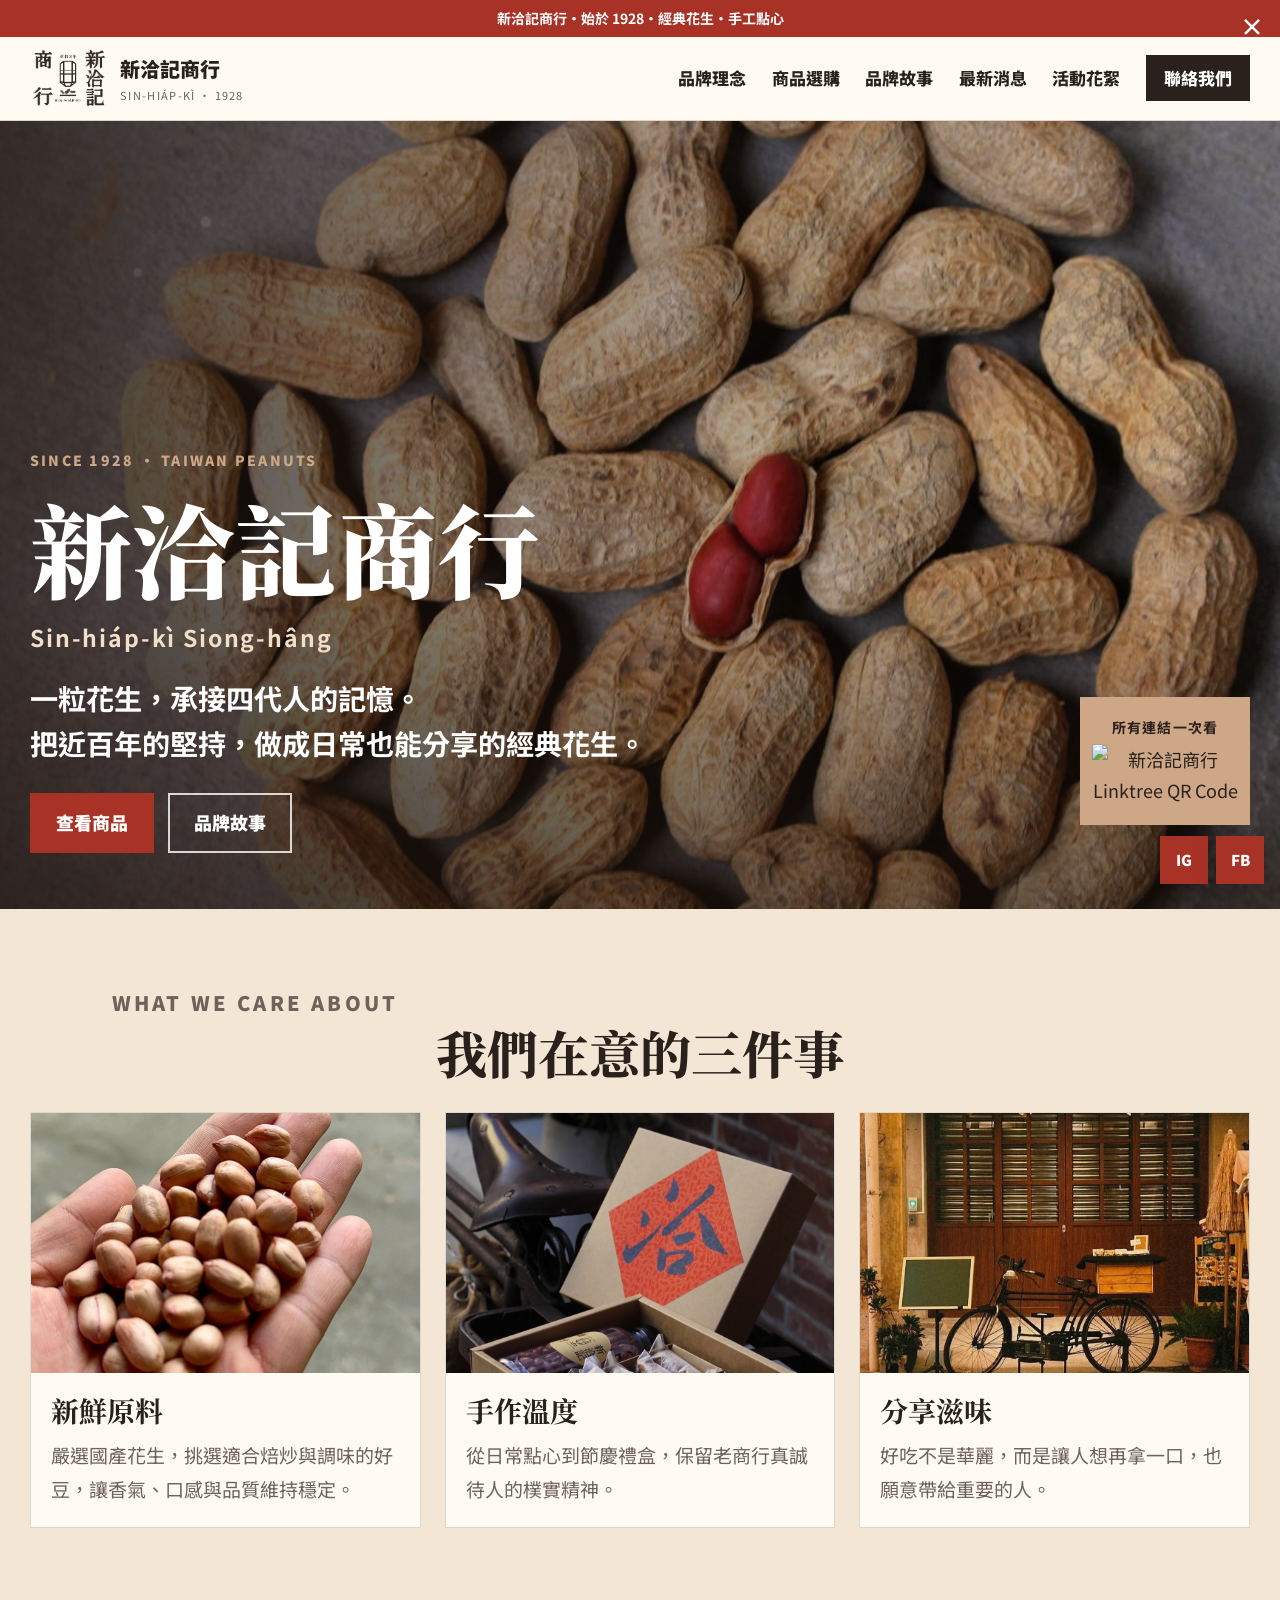
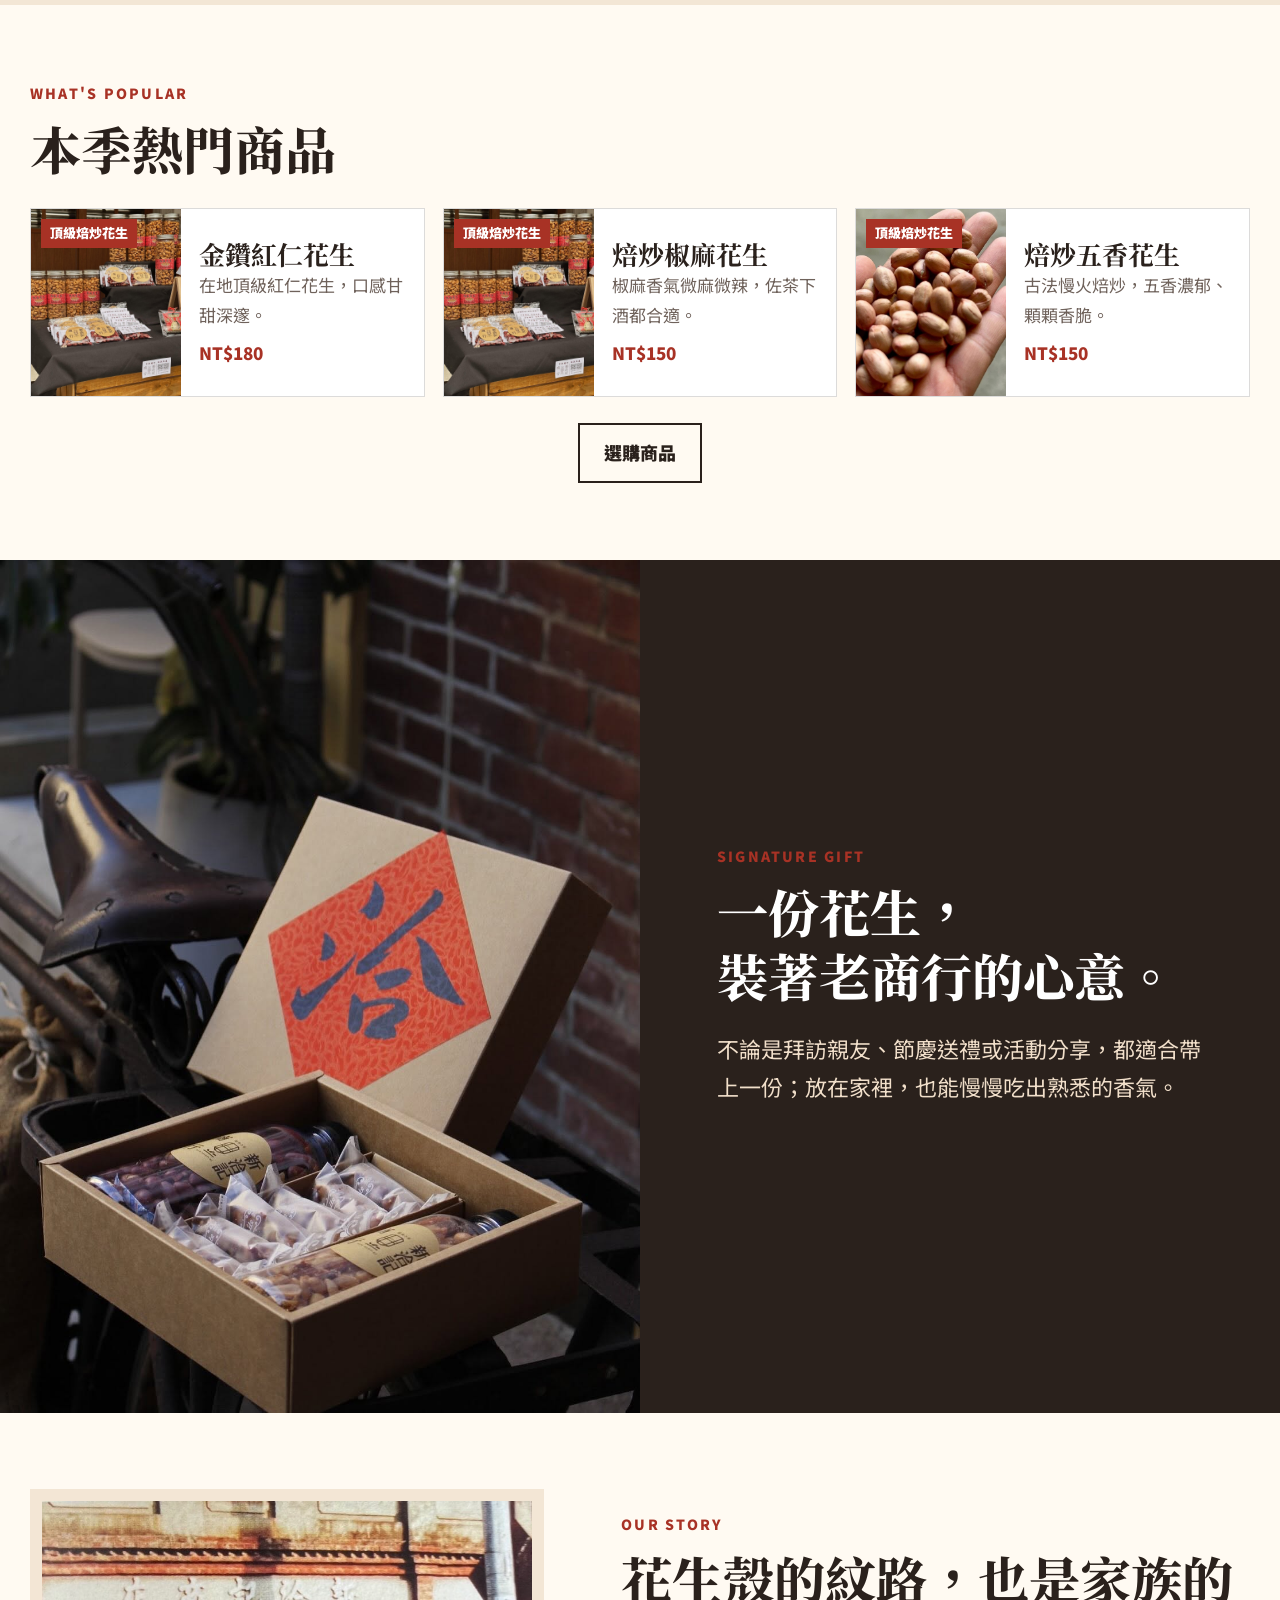
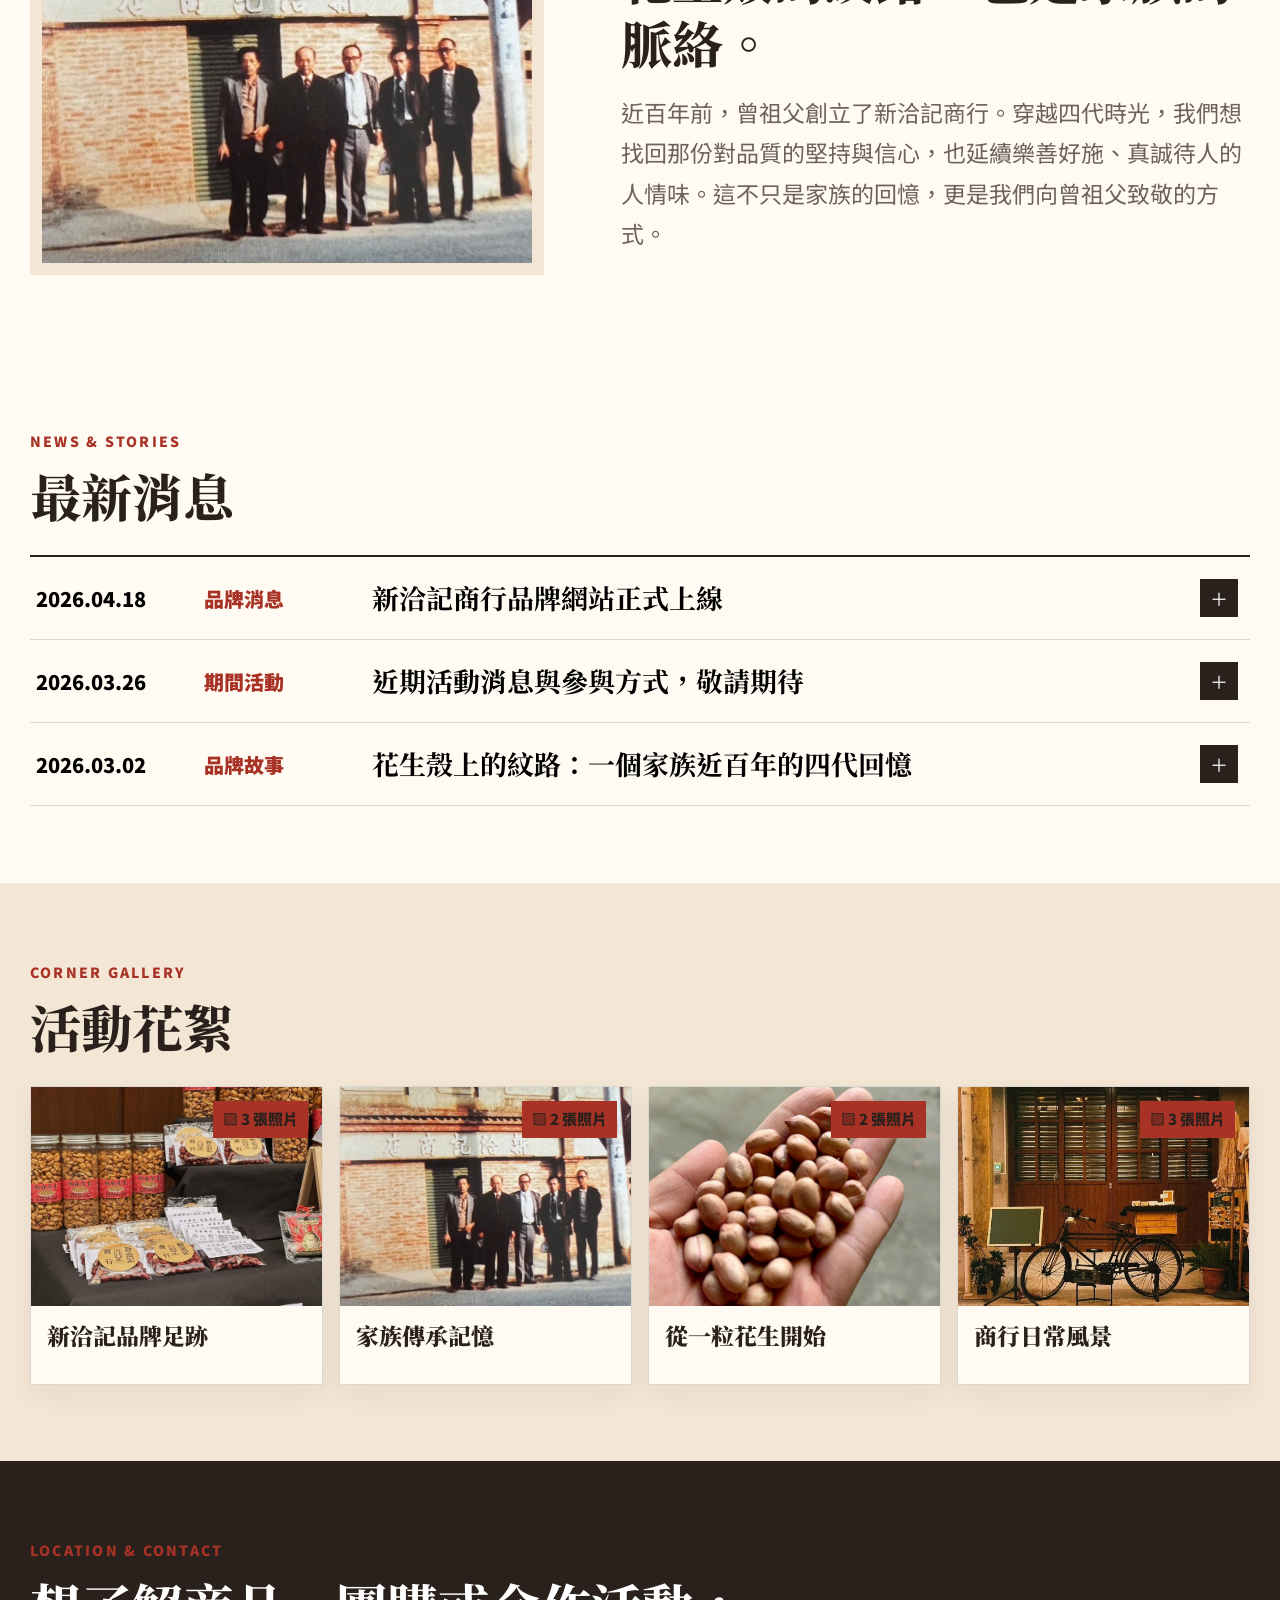
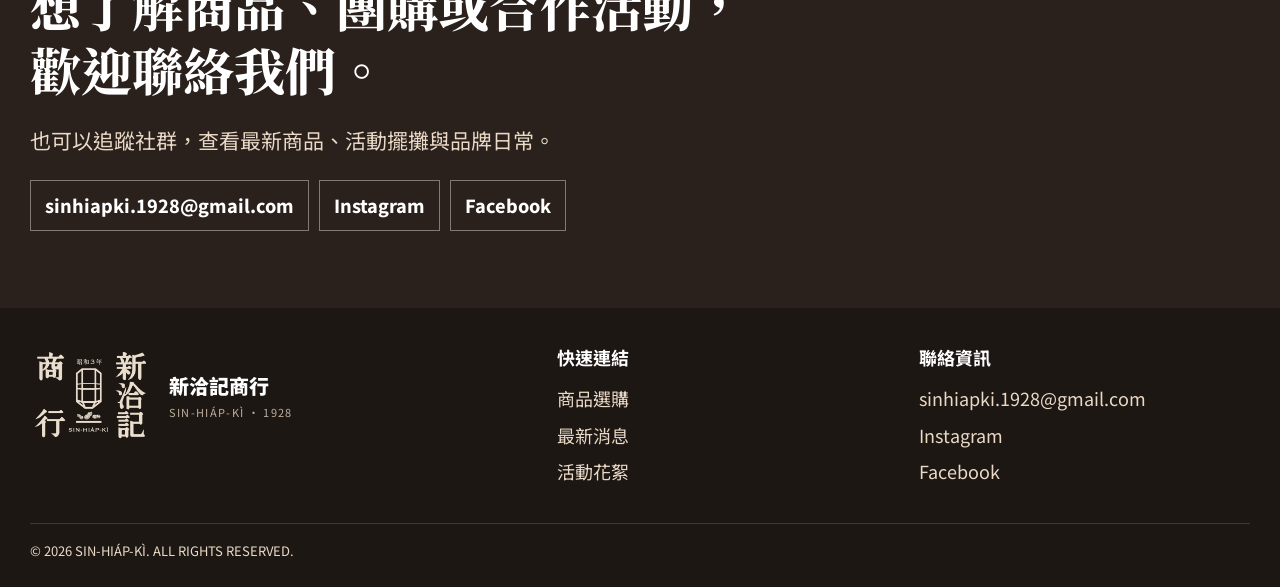
==== commit 2afacfcc: "Add files via upload" ====
--- a/index.html
+++ b/index.html
@@ -55,12 +55,12 @@
           <a class="button ghost" href="#about">品牌故事</a>
         </div>
       </div>
-      <!-- 在 js/content.js 填入 linktree 網址後，這個方塊就會變成連結 -->
-      <a class="hero-card reveal" data-link="linktree" target="_blank" rel="noopener noreferrer">
-        <small>昭和 3 年創立</small>
-        <b>1928</b>
-        <span>四代傳承</span>
-        <em class="hero-card-link">更多連結 ↗</em>
+      <!-- Linktree 連結：網址在 js/content.js 的 siteLinks.linktree -->
+      <a class="hero-card reveal" data-link="linktree" target="_blank" rel="noopener noreferrer"
+        aria-label="開啟新洽記商行 Linktree">
+        <small>所有連結一次看</small>
+        <img src="images/Link_tree.png" alt="新洽記商行 Linktree QR Code">
+        <em class="hero-card-link">Linktree ↗</em>
       </a>
     </section>
 
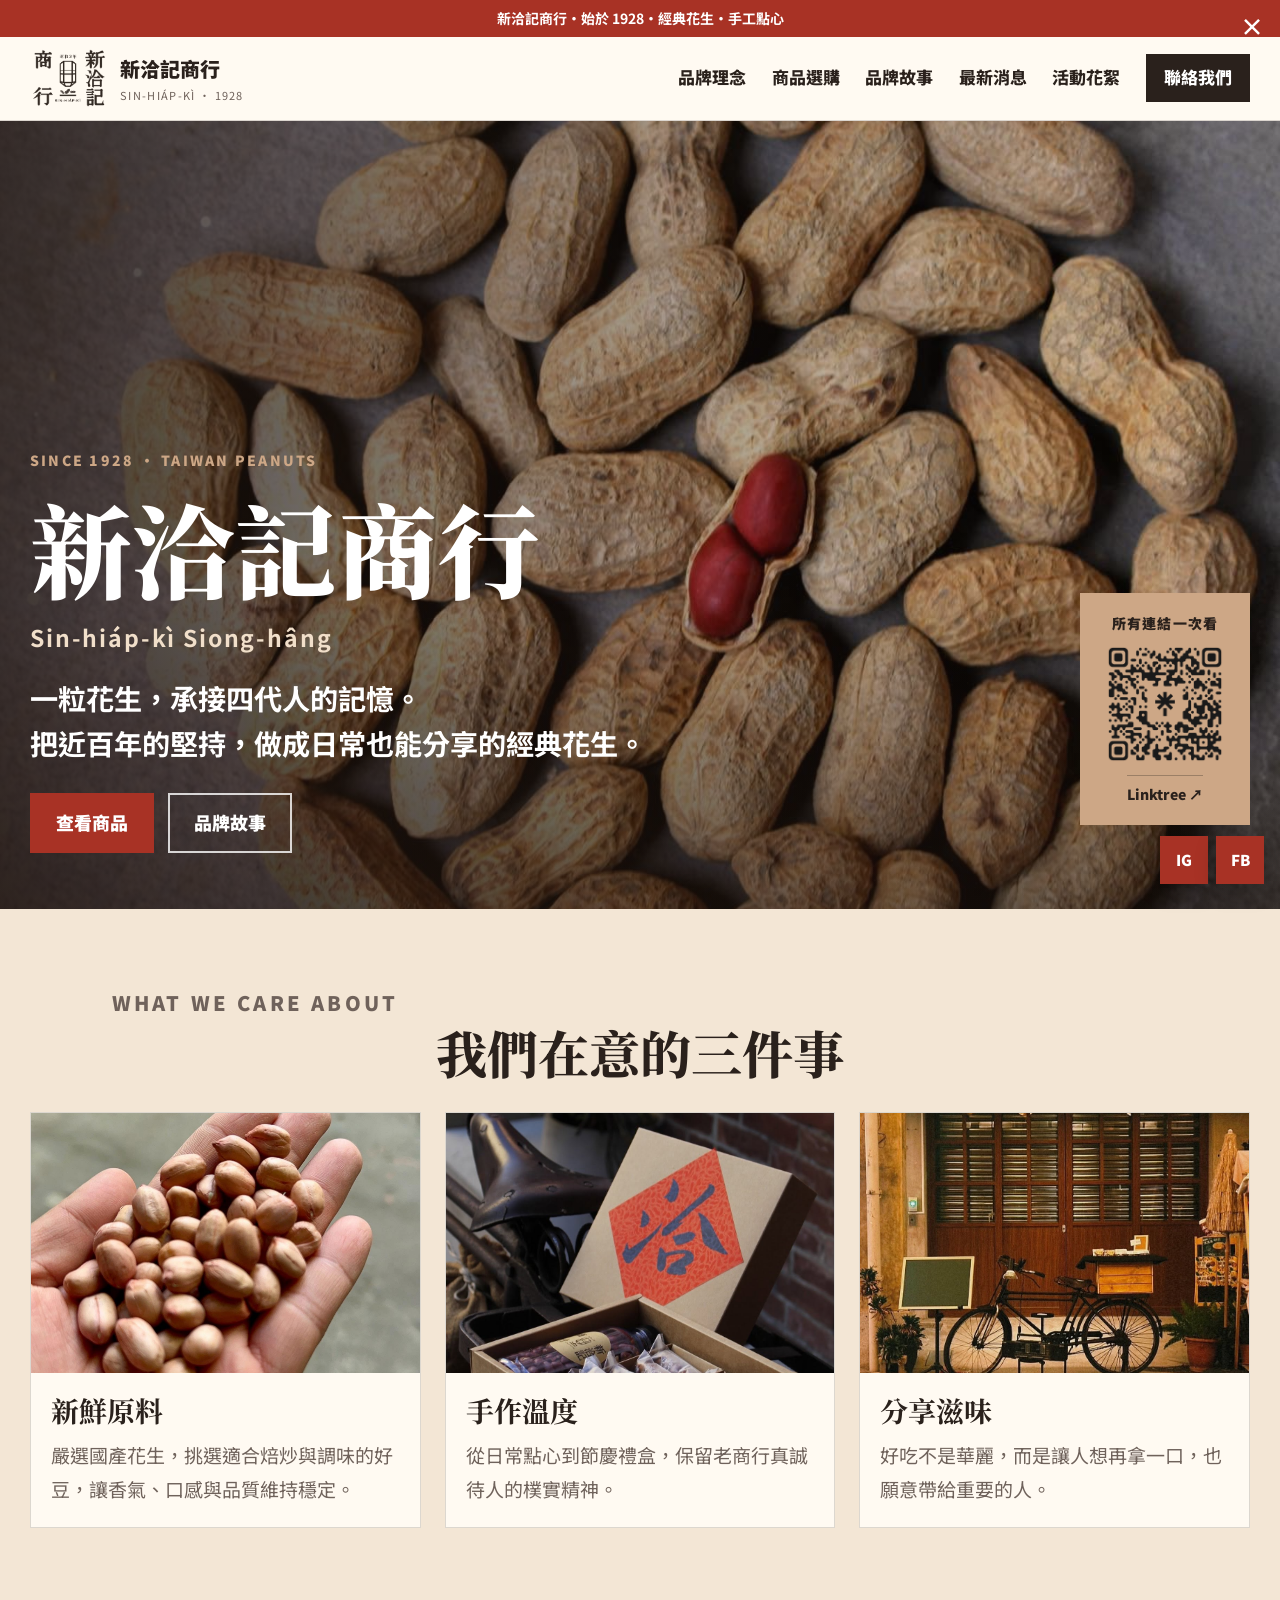
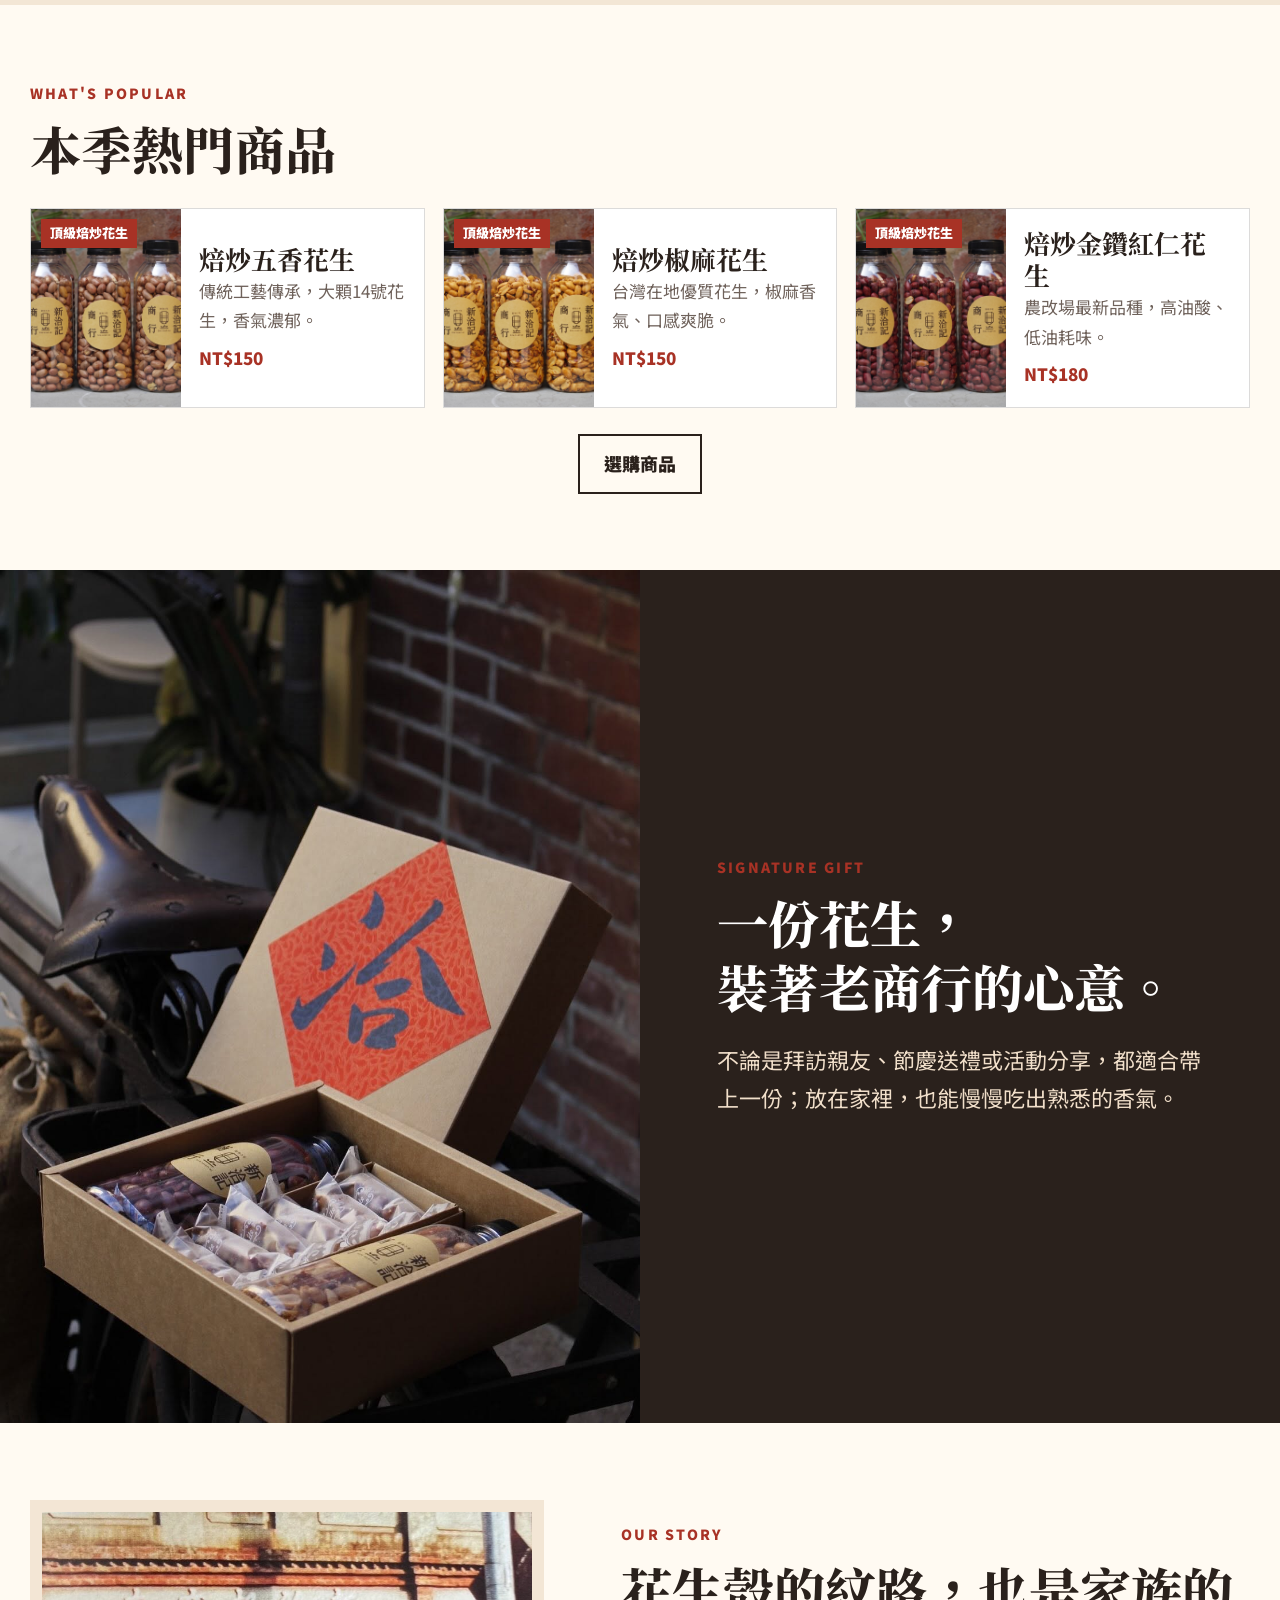
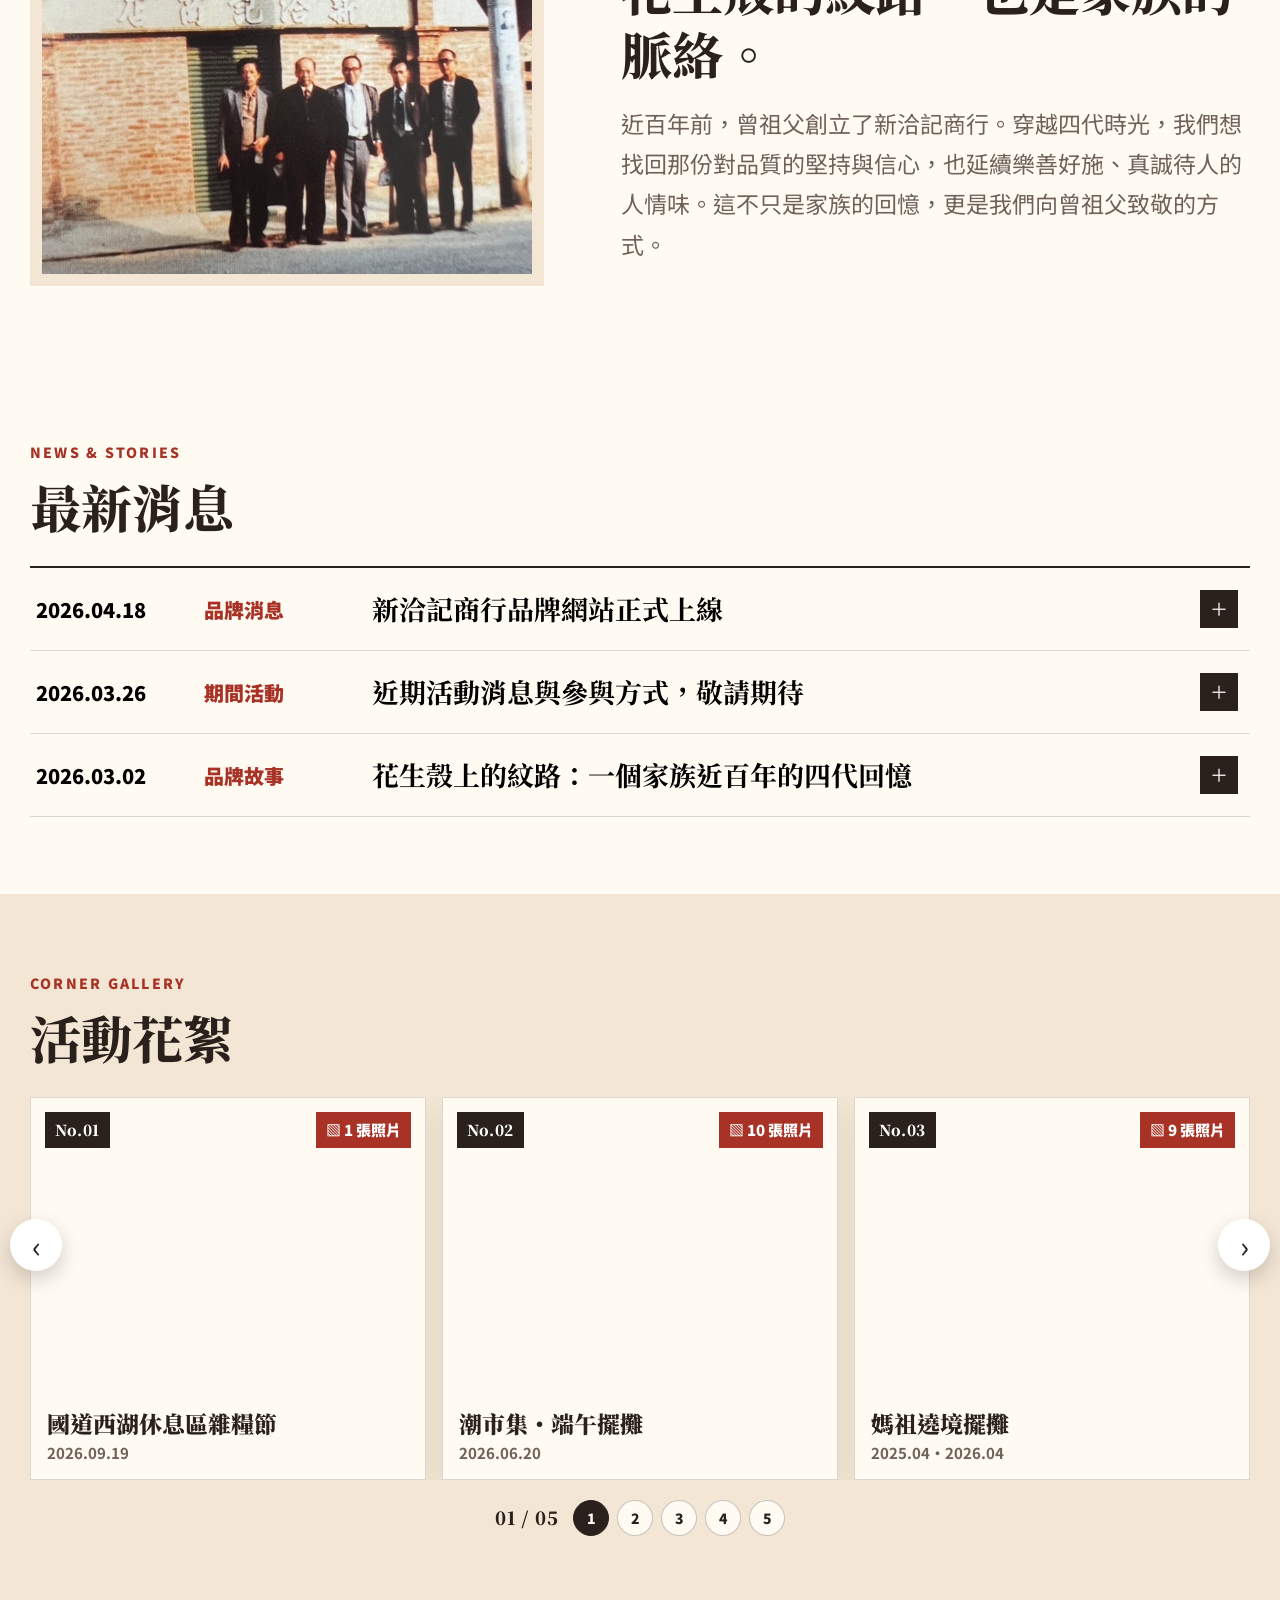
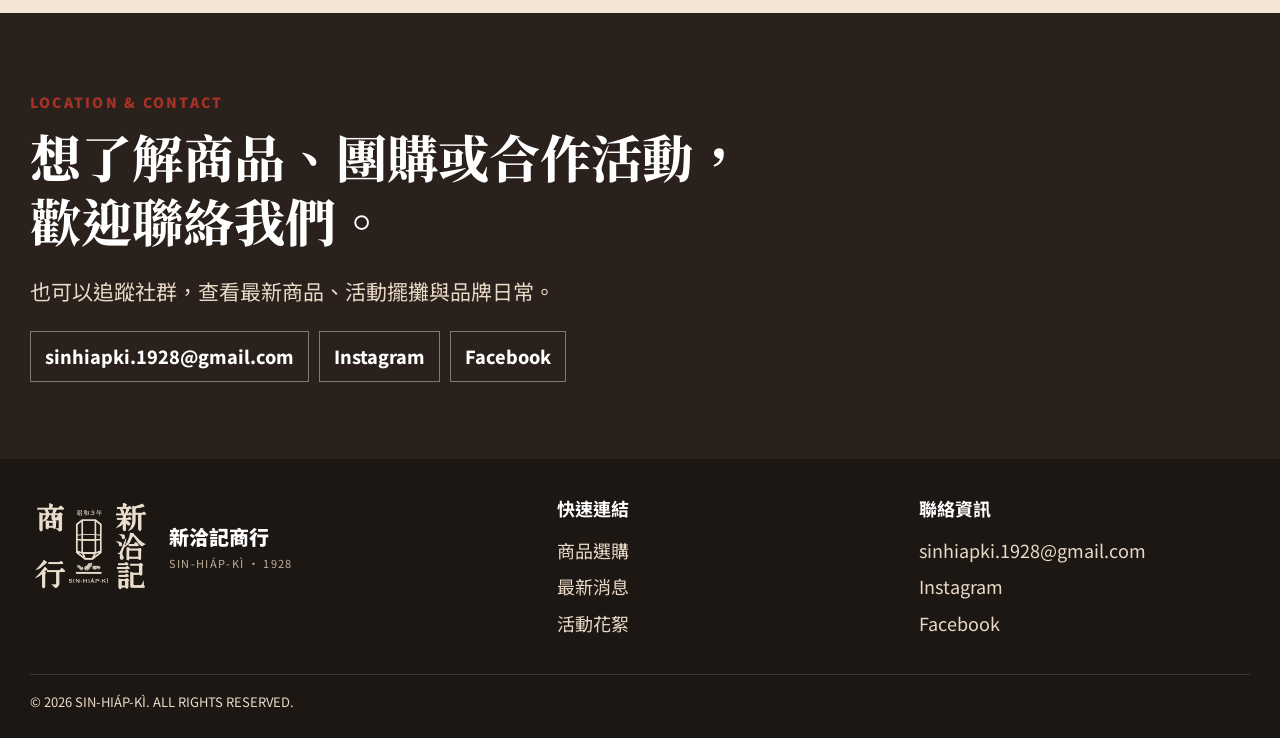
==== commit ac406e17: "修改活動花絮" ====
--- a/index.html
+++ b/index.html
@@ -144,7 +144,18 @@
           <h2>活動花絮</h2>
         </div>
       </div>
-      <div class="gallery-grid" data-gallery></div>
+      <!-- 相簿輪播：可左右滑動，最後一本的下一本會回到第一本（程式在 js/home.js） -->
+      <div class="gallery-carousel reveal" data-gallery>
+        <button class="gallery-nav prev" type="button" data-gallery-prev aria-label="上一本相簿">‹</button>
+        <div class="gallery-viewport" data-gallery-viewport>
+          <div class="gallery-track" data-gallery-track></div>
+        </div>
+        <button class="gallery-nav next" type="button" data-gallery-next aria-label="下一本相簿">›</button>
+      </div>
+      <div class="gallery-pager">
+        <span class="gallery-counter" data-gallery-counter></span>
+        <div class="gallery-dots" data-gallery-dots></div>
+      </div>
     </section>
 
     <!-- ===== 聯絡我們 ===== -->
--- a/css/style.css
+++ b/css/style.css
@@ -1,923 +1,997 @@
-/* 新洽記商行 樣式表
-   想改哪一區，搜尋下面的編號標題（例如「7. 首頁｜本季熱門商品」）即可找到。 */
-
-/* ========================================
-   0. 顏色、字體、版面寬度（改主色調從這裡改）
-   ======================================== */
-:root {
-  --primary: #cda786;
-  --red: #a83225;
-  --ink: #2a211c;
-  --muted: #6f625b;
-  --paper: #fffaf2;
-  --cream: #f3e6d5;
-  --line: rgba(42, 33, 28, 0.16);
-  --white: #ffffff;
-  --font-serif: "Noto Serif TC", serif;
-  --font-sans: "Noto Sans TC", sans-serif;
-  --content: 1220px;
-  --pad: max(24px, calc((100vw - var(--content)) / 2));
-}
-
-
-/* ========================================
-   1. 基本設定與標題字級
-   ======================================== */
-* { box-sizing: border-box; }
-html { scroll-behavior: smooth; }
-/* 點選單跳到區塊時，留出頁首高度，標題不會被擋住 */
-section[id] { scroll-margin-top: 84px; }
-body {
-  margin: 0;
-  color: var(--ink);
-  background: var(--paper);
-  font-family: var(--font-sans);
-  font-size: 18px;
-  line-height: 1.75;
-}
-body.modal-open { overflow: hidden; }
-a { color: inherit; text-decoration: none; }
-img { display: block; width: 100%; }
-button, input { font: inherit; }
-button { cursor: pointer; }
-button:focus-visible, a:focus-visible, input:focus-visible {
-  outline: 3px solid rgba(205, 167, 134, 0.8);
-  outline-offset: 3px;
-}
-
-h1, h2, h3 {
-  margin: 0;
-  font-family: var(--font-serif);
-  line-height: 1.25;
-  letter-spacing: 0;
-}
-h1 { font-size: clamp(54px, 8vw, 116px); font-weight: 900; }
-h2 { font-size: clamp(34px, 4vw, 58px); font-weight: 800; }
-h3 { font-size: 28px; }
-.eyebrow {
-  margin: 0 0 10px;
-  color: var(--red);
-  font-size: 14px;
-  font-weight: 900;
-  letter-spacing: 0.16em;
-}
-.section { padding: clamp(42px, 6vw, 78px) var(--pad); }
-.section-head {
-  display: flex;
-  align-items: end;
-  justify-content: space-between;
-  gap: 28px;
-  margin-bottom: 28px;
-}
-.section-head > p { max-width: 450px; margin: 0; color: var(--muted); font-size: 20px; }
-.section-head.centered { display: block; text-align: center; }
-.center { margin-top: 26px; text-align: center; }
-
-
-/* ========================================
-   2. 按鈕
-   ======================================== */
-.button {
-  min-height: 52px;
-  display: inline-flex;
-  align-items: center;
-  justify-content: center;
-  padding: 12px 24px;
-  border: 2px solid var(--ink);
-  border-radius: 0;
-  background: transparent;
-  color: var(--ink);
-  font-weight: 900;
-  transition: transform 0.2s ease, background 0.2s ease, color 0.2s ease;
-}
-.button:hover { transform: translateY(-2px); }
-.button.primary { background: var(--red); border-color: var(--red); color: var(--white); }
-.button.ghost { color: var(--white); border-color: rgba(255,255,255,0.8); }
-.button.outline:hover { background: var(--ink); color: var(--white); }
-
-
-/* ========================================
-   3. 頂部公告
-   ======================================== */
-.announcement {
-  position: relative;
-  min-height: 36px;
-  display: grid;
-  place-items: center;
-  padding: 6px 54px;
-  background: var(--red);
-  color: var(--white);
-  text-align: center;
-  font-size: 14px;
-  font-weight: 700;
-}
-.announcement p { margin: 0; }
-.announcement button {
-  position: absolute;
-  right: 18px;
-  top: 50%;
-  width: 28px;
-  height: 28px;
-  border: 0;
-  background: transparent;
-  color: inherit;
-  font-size: 24px;
-  transform: translateY(-50%);
-}
-
-
-/* ========================================
-   4. 頁首與選單
-   ======================================== */
-.site-header {
-  position: sticky;
-  top: 0;
-  z-index: 30;
-  height: 84px;
-  display: flex;
-  align-items: center;
-  justify-content: space-between;
-  padding: 0 var(--pad);
-  background: rgba(255, 250, 242, 0.94);
-  border-bottom: 1px solid var(--line);
-  backdrop-filter: blur(12px);
-}
-.brand { display: flex; align-items: center; gap: 12px; min-width: 0; }
-.brand img {
-  width: auto;
-  height: 62px;
-  object-fit: contain;
-}
-.brand strong, .brand small { display: block; }
-.brand strong { font-size: 20px; font-weight: 900; }
-.brand small { color: var(--muted); font-size: 11px; letter-spacing: 0.12em; }
-.site-nav { display: flex; align-items: center; gap: clamp(18px, 2vw, 34px); font-size: 17px; font-weight: 800; }
-.site-nav a { padding: 8px 0; }
-.nav-cta { padding: 8px 18px !important; background: var(--ink); color: var(--white); }
-.menu-button { display: none; border: 0; background: transparent; }
-
-
-/* ========================================
-   5. 首頁｜主視覺
-   ======================================== */
-.hero {
-  position: relative;
-  min-height: calc(100vh - 112px);
-  display: grid;
-  align-items: end;
-  overflow: hidden;
-  padding: clamp(80px, 10vw, 140px) var(--pad) 56px;
-  color: var(--white);
-}
-.hero-bg, .hero-shade { position: absolute; inset: 0; height: 100%; }
-/* 照片左右翻轉，讓紅色花生移到右側，不被左邊的文字擋住 */
-.hero-bg { object-fit: cover; object-position: center 45%; transform: scaleX(-1); }
-.hero-shade {
-  background:
-    linear-gradient(90deg, rgba(28,18,12,0.84), rgba(28,18,12,0.38) 52%, rgba(28,18,12,0.08)),
-    linear-gradient(0deg, rgba(28,18,12,0.5), transparent 42%);
-}
-.hero-content { position: relative; max-width: 860px; z-index: 1; }
-.hero-content .eyebrow { color: var(--primary); }
-.hero-romanization {
-  margin: 6px 0 0;
-  color: #f1dfca;
-  font-size: clamp(18px, 1.8vw, 26px);
-  font-weight: 700;
-  letter-spacing: 0.08em;
-}
-.hero-lead { max-width: 760px; margin: 18px 0 28px; font-size: clamp(22px, 2.2vw, 32px); font-weight: 700; line-height: 1.6; }
-.hero-actions { display: flex; flex-wrap: wrap; gap: 14px; }
-.hero-card {
-  position: absolute;
-  right: var(--pad);
-  bottom: 84px; /* 留空間給右下角 IG / FB 按鈕 */
-  z-index: 1;
-  width: 170px;
-  display: grid;
-  place-items: center;
-  gap: 4px;
-  padding: 18px 12px;
-  background: var(--primary);
-  color: var(--ink);
-  text-align: center;
-  transition: transform 0.2s ease, box-shadow 0.2s ease;
-}
-.hero-card small { font-size: 14px; font-weight: 700; letter-spacing: 0.08em; }
-.hero-card b { display: block; font-family: var(--font-serif); font-size: 46px; line-height: 1; }
-.hero-card span { font-weight: 900; }
-.hero-card-link {
-  margin-top: 6px;
-  padding-top: 6px;
-  border-top: 1px solid rgba(42, 33, 28, 0.3);
-  font-size: 14px;
-  font-style: normal;
-  font-weight: 900;
-}
-.hero-card[href]:hover { transform: translateY(-3px); box-shadow: 0 12px 28px rgba(0,0,0,0.25); }
-.hero-card.no-link .hero-card-link { display: none; }
-
-
-/* ========================================
-   6. 首頁｜我們在意的三件事
-   ======================================== */
-.kitchen { background: var(--cream); }
-.kitchen-grid {
-  display: grid;
-  grid-template-columns: repeat(3, 1fr);
-  gap: 24px;
-}
-.kitchen-grid article {
-  background: var(--paper);
-  border: 1px solid var(--line);
-}
-.kitchen-grid img { height: 260px; object-fit: cover; }
-.kitchen-grid h3 { padding: 20px 20px 0; }
-.kitchen-grid p { margin: 10px 20px 22px; color: var(--muted); font-size: 19px; }
-
-
-/* ========================================
-   7. 首頁｜本季熱門商品
-   ======================================== */
-.product-grid {
-  display: grid;
-  grid-template-columns: repeat(3, 1fr);
-  gap: 18px;
-}
-.product-card {
-  position: relative;
-  display: grid;
-  grid-template-columns: 150px 1fr;
-  min-height: 170px;
-  overflow: hidden;
-  background: var(--white);
-  border: 1px solid var(--line);
-}
-.product-image { height: 100%; background: var(--cream); }
-.product-image img { height: 100%; object-fit: cover; transition: transform 0.35s ease; }
-.product-card:hover img { transform: scale(1.04); }
-.product-tag {
-  position: absolute;
-  top: 10px;
-  left: 10px;
-  padding: 3px 9px;
-  background: var(--red);
-  color: var(--white);
-  font-size: 13px;
-  font-weight: 900;
-}
-.product-info {
-  display: grid;
-  align-content: center;
-  gap: 8px;
-  padding: 18px;
-}
-.product-info h3 { font-size: 26px; }
-.product-info p { margin: 0; color: var(--muted); font-size: 17px; }
-.product-price { color: var(--red); font-size: 17px; font-weight: 900; }
-
-
-/* ========================================
-   8. 首頁｜送禮橫幅
-   ======================================== */
-.feature-banner {
-  display: grid;
-  grid-template-columns: 1fr 1fr;
-  align-items: center;
-  min-height: 470px;
-  background: var(--ink);
-  color: var(--white);
-}
-.feature-banner img { height: 100%; min-height: 470px; object-fit: cover; }
-.feature-banner div { padding: clamp(34px, 6vw, 80px); }
-.feature-banner p:not(.eyebrow) { max-width: 580px; color: #f1dfca; font-size: 22px; }
-
-
-/* ========================================
-   9. 首頁｜品牌故事
-   ======================================== */
-.intro {
-  display: grid;
-  grid-template-columns: 0.9fr 1.1fr;
-  align-items: center;
-  gap: clamp(32px, 6vw, 80px);
-  background: var(--paper);
-}
-.heritage-photo { margin: 0; }
-.heritage-photo img { aspect-ratio: 4 / 3; object-fit: cover; border: 12px solid var(--cream); }
-.intro-story p:last-child { margin: 18px 0 0; color: var(--muted); font-size: 23px; }
-
-
-/* ========================================
-   10. 首頁｜最新消息
-   ======================================== */
-.news-list { border-top: 2px solid var(--ink); }
-.news-item {
-  width: 100%;
-  display: grid;
-  grid-template-columns: 150px 150px minmax(0, 1fr) 44px;
-  align-items: center;
-  gap: 18px;
-  padding: 22px 6px;
-  border: 0;
-  border-bottom: 1px solid var(--line);
-  background: transparent;
-  text-align: left;
-  transition: background 0.2s ease, padding 0.2s ease;
-}
-.news-item:hover { padding-left: 18px; background: var(--cream); }
-.news-item time, .news-category { font-size: 20px; font-weight: 900; }
-.news-category { color: var(--red); }
-.news-item h3 { font-size: 27px; }
-.news-item span:last-child {
-  width: 38px;
-  height: 38px;
-  display: grid;
-  place-items: center;
-  background: var(--ink);
-  color: var(--white);
-}
-
-
-/* ========================================
-   11. 首頁｜活動花絮
-   ======================================== */
-.gallery { background: var(--cream); }
-.gallery-grid {
-  display: grid;
-  grid-template-columns: repeat(4, minmax(0, 1fr));
-  gap: 16px;
-}
-.gallery-item {
-  position: relative;
-  overflow: hidden;
-  padding: 0;
-  border: 1px solid var(--line);
-  background: var(--paper);
-  color: var(--ink);
-  text-align: left;
-  box-shadow: 0 10px 26px rgba(42, 33, 28, 0.06);
-}
-.gallery-item:first-child { grid-column: auto; }
-.gallery-item img {
-  height: auto;
-  aspect-ratio: 4 / 3;
-  object-fit: cover;
-  opacity: 1;
-  transition: transform 0.35s ease;
-}
-.gallery-item:hover img { transform: scale(1.04); }
-.gallery-caption {
-  position: static;
-  display: block;
-  min-height: 78px;
-  padding: 14px 16px 16px;
-  font-family: var(--font-serif);
-  font-size: 23px;
-  font-weight: 900;
-  line-height: 1.35;
-  text-shadow: none;
-}
-.gallery-count {
-  position: absolute;
-  top: 14px;
-  right: 14px;
-  padding: 5px 10px;
-  background: var(--red);
-  font-size: 15px;
-  font-weight: 900;
-}
-
-
-/* ========================================
-   12. 首頁｜聯絡我們
-   ======================================== */
-.contact {
-  display: grid;
-  grid-template-columns: 1fr;
-  gap: 48px;
-  background: var(--ink);
-  color: var(--white);
-}
-.contact-copy p:not(.eyebrow) { color: #ead9c6; font-size: 21px; }
-.contact-links { display: flex; flex-wrap: wrap; gap: 10px; margin-top: 18px; }
-.contact-links a {
-  padding: 9px 14px;
-  border: 1px solid rgba(255,255,255,0.4);
-  font-weight: 800;
-}
-
-/* ========================================
-   13. 頁尾
-   ======================================== */
-footer {
-  display: grid;
-  grid-template-columns: 1.5fr 1fr 1fr;
-  gap: 30px;
-  padding: 34px var(--pad) 24px;
-  background: #1d1714;
-  color: #ead9c6;
-}
-footer h4 { margin: 0 0 10px; color: var(--white); }
-.footer-brand { align-self: start; gap: 18px; }
-.footer-brand img { height: 96px; }
-footer a { display: block; margin: 5px 0; }
-.footer-brand { color: var(--white); }
-.footer-brand small { color: #bfae9c; }
-.copyright { grid-column: 1 / -1; margin: 0; padding-top: 16px; border-top: 1px solid rgba(255,255,255,0.14); font-size: 13px; }
-
-
-/* ========================================
-   14. 右下角 IG / FB 按鈕
-   ======================================== */
-.social-rail {
-  position: fixed;
-  right: 16px;
-  bottom: 16px;
-  z-index: 25;
-  display: flex;
-  gap: 8px;
-}
-.social-rail a {
-  width: 48px;
-  height: 48px;
-  display: grid;
-  place-items: center;
-  background: var(--red);
-  color: var(--white);
-  font-size: 15px;
-  font-weight: 900;
-  box-shadow: 0 8px 22px rgba(0,0,0,0.18);
-}
-
-
-/* ========================================
-   15. 彈出視窗（消息、相簿）
-   ======================================== */
-.modal { position: fixed; inset: 0; z-index: 100; display: none; }
-.modal.open { display: block; }
-.modal-backdrop { position: absolute; inset: 0; background: rgba(20, 15, 12, 0.72); }
-.modal-panel {
-  position: absolute;
-  inset: 4vh 4vw;
-  max-width: 1160px;
-  overflow: auto;
-  margin: auto;
-  padding: clamp(24px, 4vw, 54px);
-  background: var(--paper);
-}
-.modal-close {
-  position: sticky;
-  top: 0;
-  z-index: 2;
-  float: right;
-  width: 46px;
-  height: 46px;
-  border: 0;
-  background: var(--ink);
-  color: var(--white);
-  font-size: 28px;
-}
-.modal-header { margin-bottom: 22px; padding-right: 58px; }
-.modal-header p, .modal-copy { color: var(--muted); font-size: 21px; }
-.news-detail { max-width: 820px; }
-.news-detail time { color: var(--red); font-weight: 900; }
-.news-detail h2 { margin: 14px 0 18px; }
-.album-overview { display: grid; grid-template-columns: repeat(3, 1fr); gap: 12px; }
-.album-thumb { position: relative; aspect-ratio: 4 / 3; overflow: hidden; padding: 0; border: 0; background: var(--cream); }
-.album-thumb img { height: 100%; object-fit: cover; }
-.album-thumb span { position: absolute; right: 8px; bottom: 8px; padding: 3px 8px; background: var(--red); color: var(--white); font-weight: 900; }
-.album-back { margin-bottom: 14px; border: 0; border-bottom: 2px solid currentColor; background: transparent; font-weight: 900; }
-.album-stage { position: relative; background: #111; }
-.album-stage img { height: min(64vh, 640px); object-fit: contain; }
-.album-control {
-  position: absolute;
-  top: 50%;
-  width: 48px;
-  height: 48px;
-  border: 0;
-  background: rgba(0,0,0,0.6);
-  color: var(--white);
-  font-size: 28px;
-  transform: translateY(-50%);
-}
-.album-control.prev { left: 12px; }
-.album-control.next { right: 12px; }
-.album-meta { display: flex; justify-content: space-between; margin-top: 10px; font-weight: 900; }
-
-
-/* ========================================
-   16. 選購頁 shop.html
-   ======================================== */
-.shop-page { background: #fff7ec; }
-.shop-hero {
-  padding: clamp(54px, 8vw, 100px) var(--pad);
-  background:
-    linear-gradient(90deg, rgba(42,33,28,0.88), rgba(42,33,28,0.45)),
-    url("../images/produce/produce_1.jpg") center / cover no-repeat;
-  color: var(--white);
-}
-.shop-hero > div { max-width: 820px; }
-.shop-hero p:not(.eyebrow) { max-width: 720px; margin: 18px 0 0; color: #f5e3d0; font-size: 24px; font-weight: 700; }
-.shop-flow {
-  display: grid;
-  grid-template-columns: repeat(4, 1fr);
-  gap: 12px;
-  padding-top: 26px;
-  padding-bottom: 26px;
-  background: var(--cream);
-}
-.shop-flow article {
-  display: grid;
-  gap: 4px;
-  padding: 16px;
-  background: var(--paper);
-  border: 1px solid var(--line);
-}
-.shop-flow b { color: var(--red); font-size: 16px; }
-.shop-flow span { font-family: var(--font-serif); font-size: 22px; font-weight: 900; line-height: 1.35; }
-.shop-layout {
-  display: grid;
-  grid-template-columns: minmax(0, 1fr);
-  align-items: start;
-  gap: 28px;
-}
-.catalog-grid { display: grid; grid-template-columns: repeat(4, minmax(230px, 1fr)); gap: 18px; }
-.catalog-card {
-  display: grid;
-  grid-template-rows: auto auto 1fr;
-  overflow: hidden;
-  background: #fffaf4;
-  border: 1px solid rgba(205, 167, 134, 0.5);
-  border-radius: 18px;
-}
-.catalog-card-head {
-  display: flex;
-  justify-content: space-between;
-  gap: 8px;
-  padding: 20px 20px 12px;
-}
-.catalog-card-head span {
-  display: inline-flex;
-  align-items: center;
-  min-height: 30px;
-  padding: 4px 11px;
-  border: 1px solid rgba(205, 167, 134, 0.35);
-  border-radius: 999px;
-  background: var(--white);
-  color: #7d4a16;
-  font-size: 14px;
-  font-weight: 900;
-}
-.catalog-card-head span:last-child { color: var(--muted); border-color: transparent; }
-.catalog-photo {
-  padding: 14px 32px 28px;
-  background: #fffaf4;
-  border-bottom: 1px solid rgba(205, 167, 134, 0.35);
-}
-.catalog-photo img {
-  aspect-ratio: 3 / 2;
-  height: auto;
-  object-fit: cover;
-  border-radius: 8px;
-  box-shadow: 0 8px 14px rgba(42, 33, 28, 0.14);
-}
-.catalog-copy { display: grid; align-content: start; gap: 9px; padding: 22px; }
-.catalog-copy h3 { color: #5b2f1f; font-size: 24px; }
-.catalog-copy p { margin: 0; color: var(--muted); font-size: 16px; line-height: 1.65; }
-.promo-box {
-  display: grid;
-  gap: 7px;
-  margin-top: 4px;
-  padding: 11px 13px;
-  background: #fffdf2;
-  border: 1px solid #f2c24e;
-  border-radius: 14px;
-}
-.promo-box strong { color: #6a3d15; font-size: 16px; }
-.promo-box span {
-  width: fit-content;
-  padding: 3px 10px;
-  border: 1px solid #f0b72f;
-  border-radius: 9px;
-  background: var(--white);
-  color: #5b2f1f;
-  font-size: 16px;
-  font-weight: 900;
-}
-.unit-price {
-  display: flex;
-  align-items: center;
-  justify-content: space-between;
-  margin-top: 8px;
-  padding: 12px 14px;
-  background: #f6eee5;
-  border-radius: 14px;
-}
-.unit-price span { color: var(--muted); font-weight: 900; }
-.unit-price strong { color: #4f3026; font-size: 24px; }
-.catalog-actions {
-  display: grid;
-  grid-template-columns: auto 1fr;
-  align-items: center;
-  gap: 12px;
-  margin-top: 8px;
-}
-.catalog-actions > span { color: var(--muted); font-size: 16px; font-weight: 900; }
-.product-quantity {
-  display: grid;
-  grid-template-columns: 34px minmax(42px, 1fr) 34px;
-  align-items: center;
-  overflow: hidden;
-  border: 1px solid var(--line);
-  border-radius: 999px;
-  background: var(--white);
-}
-.product-quantity button {
-  width: 34px;
-  height: 34px;
-  border: 0;
-  background: transparent;
-  color: #9b5f24;
-  font-weight: 900;
-}
-.product-quantity input {
-  width: 100%;
-  min-width: 0;
-  border: 0;
-  background: transparent;
-  color: var(--ink);
-  text-align: center;
-  font-weight: 900;
-  appearance: textfield;
-  -moz-appearance: textfield;
-}
-.product-quantity input::-webkit-outer-spin-button,
-.product-quantity input::-webkit-inner-spin-button {
-  margin: 0;
-  -webkit-appearance: none;
-}
-.catalog-actions > button {
-  grid-column: 2;
-  min-height: 40px;
-  padding: 7px 14px;
-  border: 0;
-  border-radius: 999px;
-  background: #9b5f24;
-  color: var(--white);
-  font-weight: 900;
-}
-.cart-panel {
-  position: static;
-  padding: 20px;
-  background: var(--white);
-  border: 2px solid var(--ink);
-}
-.cart-panel h2 { margin-bottom: 14px; font-size: 34px; }
-.cart-empty { margin: 0; color: var(--muted); }
-.cart-list { display: grid; gap: 12px; }
-.cart-item {
-  display: grid;
-  gap: 10px;
-  padding-bottom: 12px;
-  border-bottom: 1px solid var(--line);
-}
-.cart-item strong, .cart-item span { display: block; }
-.cart-item span { color: var(--muted); font-size: 15px; }
-.quantity-control {
-  display: grid;
-  grid-template-columns: 38px 1fr 38px;
-  align-items: center;
-  border: 1px solid var(--line);
-}
-.quantity-control button {
-  height: 38px;
-  border: 0;
-  background: var(--cream);
-  font-weight: 900;
-}
-.quantity-control output { text-align: center; font-weight: 900; }
-.cart-total {
-  display: flex;
-  justify-content: space-between;
-  margin: 18px 0;
-  padding-top: 14px;
-  border-top: 2px solid var(--ink);
-  font-size: 22px;
-  font-weight: 900;
-}
-.cart-total strong { color: var(--red); }
-.cart-checkout { width: 100%; }
-.checkout { background: var(--cream); }
-.checkout-head, .checkout-form, .order-result { max-width: 1000px; }
-.checkout-head > p {
-  max-width: 430px;
-  text-align: right;
-}
-.checkout-form {
-  display: grid;
-  gap: 22px;
-  padding: 22px;
-  background: var(--paper);
-  border: 1px solid var(--line);
-}
-.form-grid {
-  display: grid;
-  grid-template-columns: repeat(2, 1fr);
-  gap: 16px;
-}
-.checkout-form label, .payment-box label {
-  display: grid;
-  gap: 8px;
-  font-weight: 900;
-}
-.required-label::after {
-  content: " *";
-  color: var(--red);
-}
-.checkout-form input, .checkout-form select, .checkout-form textarea {
-  width: 100%;
-  padding: 13px 14px;
-  border: 1px solid var(--line);
-  background: var(--white);
-  color: var(--ink);
-}
-.form-wide { grid-column: 1 / -1; }
-.payment-box {
-  display: grid;
-  gap: 12px;
-  margin: 0;
-  padding: 18px;
-  border: 2px solid var(--ink);
-}
-.payment-box legend {
-  padding: 0 8px;
-  font-family: var(--font-serif);
-  font-size: 28px;
-  font-weight: 900;
-}
-.payment-box label {
-  grid-template-columns: auto 1fr;
-  align-items: start;
-  padding: 12px;
-  background: var(--white);
-  border: 1px solid var(--line);
-}
-.payment-box input { width: auto; margin-top: 8px; }
-.payment-box span {
-  grid-column: 2;
-  color: var(--muted);
-  font-size: 16px;
-  font-weight: 500;
-}
-.bank-info {
-  padding: 18px;
-  background: #fff;
-  border: 2px solid var(--red);
-}
-.bank-info h3 { margin-bottom: 12px; color: var(--red); font-size: 25px; }
-.bank-info dl { display: grid; gap: 10px; margin: 0; }
-.bank-info dl > div {
-  display: grid;
-  grid-template-columns: 120px 1fr;
-  gap: 12px;
-  padding-bottom: 10px;
-  border-bottom: 1px solid var(--line);
-}
-.bank-info dt { color: var(--muted); font-weight: 900; }
-.bank-info dd { margin: 0; font-weight: 900; }
-.account-row dd {
-  display: flex;
-  flex-wrap: wrap;
-  align-items: center;
-  gap: 10px;
-}
-.account-row button {
-  min-height: 36px;
-  padding: 6px 12px;
-  border: 0;
-  background: var(--ink);
-  color: var(--white);
-  font-weight: 900;
-}
-.bank-info p { margin: 12px 0 0; color: var(--muted); font-size: 16px; }
-.order-result {
-  margin-top: 20px;
-  padding: 22px;
-  background: var(--white);
-  border: 2px solid var(--red);
-}
-.order-result h3 { color: var(--red); }
-.order-result ul { margin: 14px 0; padding-left: 22px; }
-.result-total { font-size: 24px; font-weight: 900; }
-
-
-/* ========================================
-   17. 捲動淡入動畫
-   ======================================== */
-.reveal { opacity: 0; transform: translateY(16px); transition: opacity 0.55s ease, transform 0.55s ease; }
-.reveal.visible { opacity: 1; transform: none; }
-
-
-/* ========================================
-   18. 平板（900px 以下）
-   ======================================== */
-@media (max-width: 900px) {
-  .site-header { height: 72px; }
-  .brand img { height: 52px; }
-  .menu-button { width: 44px; height: 44px; display: grid; place-content: center; gap: 5px; }
-  .menu-button span { width: 26px; height: 2px; background: var(--ink); }
-  .site-nav {
-    position: absolute;
-    inset: 72px 0 auto;
-    display: none;
-    flex-direction: column;
-    align-items: stretch;
-    gap: 0;
-    padding: 16px var(--pad) 24px;
-    background: var(--paper);
-    border-bottom: 1px solid var(--line);
-  }
-  .site-nav.open { display: flex; }
-  .site-nav a { padding: 12px 0; border-bottom: 1px solid var(--line); }
-  .hero { min-height: 640px; }
-  .hero-card { display: none; }
-  .kitchen-grid, .product-grid, .intro, .feature-banner, .contact, footer { grid-template-columns: 1fr; }
-  .gallery-grid { grid-template-columns: repeat(2, minmax(0, 1fr)); }
-  .gallery-item:first-child { grid-column: auto; }
-  .feature-banner img { min-height: 320px; }
-  .shop-flow { grid-template-columns: repeat(2, 1fr); }
-  .catalog-grid { grid-template-columns: repeat(2, minmax(230px, 1fr)); }
-}
-
-
-/* ========================================
-   19. 手機（600px 以下）
-   ======================================== */
-@media (max-width: 600px) {
-  body { font-size: 17px; }
-  .section { padding: 34px 20px; }
-  .section-head { display: block; }
-  .section-head > p { margin-top: 10px; font-size: 18px; }
-  .checkout-head > p { text-align: left; }
-  .brand img { height: 46px; }
-  .footer-brand img { height: 80px; }
-  .brand strong { font-size: 17px; }
-  .site-header .brand small { display: none; }
-  .announcement { padding-inline: 42px; font-size: 13px; }
-  .hero { min-height: 560px; padding: 70px 20px 38px; }
-  h1 { font-size: clamp(48px, 17vw, 76px); }
-  h2 { font-size: 32px; }
-  .hero-lead { font-size: 21px; }
-  .hero-actions { display: grid; grid-template-columns: 1fr 1fr; }
-  .button { padding-inline: 12px; }
-  .kitchen-grid img { height: 220px; }
-  .product-card { grid-template-columns: 120px 1fr; min-height: 150px; }
-  .product-info h3 { font-size: 22px; }
-  .product-info p, .product-price { font-size: 15px; }
-  .news-item { grid-template-columns: 1fr 38px; gap: 5px 12px; }
-  .news-item time, .news-category, .news-item h3 { grid-column: 1; }
-  .news-item span:last-child { grid-column: 2; grid-row: 1 / 4; }
-  .news-item time, .news-category { font-size: 17px; }
-  .news-item h3 { font-size: 22px; }
-  .gallery-grid { grid-template-columns: 1fr; gap: 12px; }
-  .gallery-item {
-    display: grid;
-    grid-template-columns: 116px 1fr;
-    min-height: 116px;
-  }
-  .gallery-item img {
-    height: 100%;
-    aspect-ratio: auto;
-  }
-  .gallery-caption {
-    min-height: 0;
-    display: grid;
-    align-content: center;
-    padding: 12px 14px;
-    font-size: 21px;
-  }
-  .gallery-count {
-    top: 8px;
-    right: auto;
-    left: 8px;
-    font-size: 12px;
-  }
-  .modal-panel { inset: 0; padding: 18px; }
-  .album-overview { grid-template-columns: repeat(2, 1fr); }
-  .shop-hero { padding: 52px 20px; }
-  .shop-hero p:not(.eyebrow) { font-size: 20px; }
-  .shop-flow { grid-template-columns: 1fr; padding: 20px; }
-  .catalog-grid { grid-template-columns: 1fr; }
-  .catalog-card-head { padding: 18px 16px 10px; }
-  .catalog-card-head span { font-size: 14px; }
-  .catalog-photo { padding: 12px 24px 24px; }
-  .catalog-copy { padding: 18px; }
-  .catalog-copy h3 { font-size: 23px; }
-  .catalog-actions { grid-template-columns: 1fr; align-items: stretch; }
-  .catalog-actions > button { grid-column: auto; width: 100%; }
-  .checkout-form { padding: 16px; }
-  .form-grid { grid-template-columns: 1fr; }
-  .payment-box label { grid-template-columns: auto 1fr; }
-  .bank-info dl > div { grid-template-columns: 1fr; gap: 4px; }
-}
+/* 新洽記商行 樣式表
+   想改哪一區，搜尋下面的編號標題（例如「7. 首頁｜本季熱門商品」）即可找到。 */
+
+/* ========================================
+   0. 顏色、字體、版面寬度（改主色調從這裡改）
+   ======================================== */
+:root {
+  --primary: #cda786;
+  --red: #a83225;
+  --ink: #2a211c;
+  --muted: #6f625b;
+  --paper: #fffaf2;
+  --cream: #f3e6d5;
+  --line: rgba(42, 33, 28, 0.16);
+  --white: #ffffff;
+  --font-serif: "Noto Serif TC", serif;
+  --font-sans: "Noto Sans TC", sans-serif;
+  --content: 1220px;
+  --pad: max(24px, calc((100vw - var(--content)) / 2));
+}
+
+
+/* ========================================
+   1. 基本設定與標題字級
+   ======================================== */
+* { box-sizing: border-box; }
+html { scroll-behavior: smooth; }
+/* 點選單跳到區塊時，留出頁首高度，標題不會被擋住 */
+section[id] { scroll-margin-top: 84px; }
+body {
+  margin: 0;
+  color: var(--ink);
+  background: var(--paper);
+  font-family: var(--font-sans);
+  font-size: 18px;
+  line-height: 1.75;
+}
+body.modal-open { overflow: hidden; }
+a { color: inherit; text-decoration: none; }
+img { display: block; width: 100%; }
+button, input { font: inherit; }
+button { cursor: pointer; }
+button:focus-visible, a:focus-visible, input:focus-visible {
+  outline: 3px solid rgba(205, 167, 134, 0.8);
+  outline-offset: 3px;
+}
+
+h1, h2, h3 {
+  margin: 0;
+  font-family: var(--font-serif);
+  line-height: 1.25;
+  letter-spacing: 0;
+}
+h1 { font-size: clamp(54px, 8vw, 116px); font-weight: 900; }
+h2 { font-size: clamp(34px, 4vw, 58px); font-weight: 800; }
+h3 { font-size: 28px; }
+.eyebrow {
+  margin: 0 0 10px;
+  color: var(--red);
+  font-size: 14px;
+  font-weight: 900;
+  letter-spacing: 0.16em;
+}
+.section { padding: clamp(42px, 6vw, 78px) var(--pad); }
+.section-head {
+  display: flex;
+  align-items: end;
+  justify-content: space-between;
+  gap: 28px;
+  margin-bottom: 28px;
+}
+.section-head > p { max-width: 450px; margin: 0; color: var(--muted); font-size: 20px; }
+.section-head.centered { display: block; text-align: center; }
+.center { margin-top: 26px; text-align: center; }
+
+
+/* ========================================
+   2. 按鈕
+   ======================================== */
+.button {
+  min-height: 52px;
+  display: inline-flex;
+  align-items: center;
+  justify-content: center;
+  padding: 12px 24px;
+  border: 2px solid var(--ink);
+  border-radius: 0;
+  background: transparent;
+  color: var(--ink);
+  font-weight: 900;
+  transition: transform 0.2s ease, background 0.2s ease, color 0.2s ease;
+}
+.button:hover { transform: translateY(-2px); }
+.button.primary { background: var(--red); border-color: var(--red); color: var(--white); }
+.button.ghost { color: var(--white); border-color: rgba(255,255,255,0.8); }
+.button.outline:hover { background: var(--ink); color: var(--white); }
+
+
+/* ========================================
+   3. 頂部公告
+   ======================================== */
+.announcement {
+  position: relative;
+  min-height: 36px;
+  display: grid;
+  place-items: center;
+  padding: 6px 54px;
+  background: var(--red);
+  color: var(--white);
+  text-align: center;
+  font-size: 14px;
+  font-weight: 700;
+}
+.announcement p { margin: 0; }
+.announcement button {
+  position: absolute;
+  right: 18px;
+  top: 50%;
+  width: 28px;
+  height: 28px;
+  border: 0;
+  background: transparent;
+  color: inherit;
+  font-size: 24px;
+  transform: translateY(-50%);
+}
+
+
+/* ========================================
+   4. 頁首與選單
+   ======================================== */
+.site-header {
+  position: sticky;
+  top: 0;
+  z-index: 30;
+  height: 84px;
+  display: flex;
+  align-items: center;
+  justify-content: space-between;
+  padding: 0 var(--pad);
+  background: rgba(255, 250, 242, 0.94);
+  border-bottom: 1px solid var(--line);
+  backdrop-filter: blur(12px);
+}
+.brand { display: flex; align-items: center; gap: 12px; min-width: 0; }
+.brand img {
+  width: auto;
+  height: 62px;
+  object-fit: contain;
+}
+.brand strong, .brand small { display: block; }
+.brand strong { font-size: 20px; font-weight: 900; }
+.brand small { color: var(--muted); font-size: 11px; letter-spacing: 0.12em; }
+.site-nav { display: flex; align-items: center; gap: clamp(18px, 2vw, 34px); font-size: 17px; font-weight: 800; }
+.site-nav a {
+  padding: 8px 0;
+  border-bottom: 2px solid transparent;
+  transition: color 0.2s ease, border-color 0.2s ease, background-color 0.2s ease;
+}
+/* 滑鼠移到選單項目（或鍵盤選取）時變色並加底線 */
+.site-nav a:hover,
+.site-nav a:focus-visible { color: var(--red); border-bottom-color: var(--red); }
+.nav-cta { padding: 8px 18px !important; background: var(--ink); color: var(--white); }
+.site-nav .nav-cta:hover,
+.site-nav .nav-cta:focus-visible { background: var(--red); color: var(--white); border-bottom-color: transparent; }
+.menu-button { display: none; border: 0; background: transparent; }
+
+
+/* ========================================
+   5. 首頁｜主視覺
+   ======================================== */
+.hero {
+  position: relative;
+  min-height: calc(100vh - 112px);
+  display: grid;
+  align-items: end;
+  overflow: hidden;
+  padding: clamp(80px, 10vw, 140px) var(--pad) 56px;
+  color: var(--white);
+}
+.hero-bg, .hero-shade { position: absolute; inset: 0; height: 100%; }
+/* 照片左右翻轉，讓紅色花生移到右側，不被左邊的文字擋住 */
+.hero-bg { object-fit: cover; object-position: center 45%; transform: scaleX(-1); }
+.hero-shade {
+  background:
+    linear-gradient(90deg, rgba(28,18,12,0.84), rgba(28,18,12,0.38) 52%, rgba(28,18,12,0.08)),
+    linear-gradient(0deg, rgba(28,18,12,0.5), transparent 42%);
+}
+.hero-content { position: relative; max-width: 860px; z-index: 1; }
+.hero-content .eyebrow { color: var(--primary); }
+.hero-romanization {
+  margin: 6px 0 0;
+  color: #f1dfca;
+  font-size: clamp(18px, 1.8vw, 26px);
+  font-weight: 700;
+  letter-spacing: 0.08em;
+}
+.hero-lead { max-width: 760px; margin: 18px 0 28px; font-size: clamp(22px, 2.2vw, 32px); font-weight: 700; line-height: 1.6; }
+.hero-actions { display: flex; flex-wrap: wrap; gap: 14px; }
+.hero-card {
+  position: absolute;
+  right: var(--pad);
+  bottom: 84px; /* 留空間給右下角 IG / FB 按鈕 */
+  z-index: 1;
+  width: 170px;
+  display: grid;
+  place-items: center;
+  gap: 4px;
+  padding: 18px 12px;
+  background: var(--primary);
+  color: var(--ink);
+  text-align: center;
+  transition: transform 0.2s ease, box-shadow 0.2s ease;
+}
+.hero-card small { font-size: 14px; font-weight: 900; letter-spacing: 0.08em; }
+.hero-card img { width: 118px; height: 118px; margin: 6px 0 2px; }
+.hero-card-link {
+  margin-top: 6px;
+  padding-top: 6px;
+  border-top: 1px solid rgba(42, 33, 28, 0.3);
+  font-size: 14px;
+  font-style: normal;
+  font-weight: 900;
+}
+.hero-card[href]:hover { transform: translateY(-3px); box-shadow: 0 12px 28px rgba(0,0,0,0.25); }
+.hero-card.no-link .hero-card-link { display: none; }
+
+
+/* ========================================
+   6. 首頁｜我們在意的三件事
+   ======================================== */
+.kitchen { background: var(--cream); }
+.kitchen-grid {
+  display: grid;
+  grid-template-columns: repeat(3, 1fr);
+  gap: 24px;
+}
+.kitchen-grid article {
+  background: var(--paper);
+  border: 1px solid var(--line);
+}
+.kitchen-grid img { height: 260px; object-fit: cover; }
+.kitchen-grid h3 { padding: 20px 20px 0; }
+.kitchen-grid p { margin: 10px 20px 22px; color: var(--muted); font-size: 19px; }
+
+
+/* ========================================
+   7. 首頁｜本季熱門商品
+   ======================================== */
+.product-grid {
+  display: grid;
+  grid-template-columns: repeat(3, 1fr);
+  gap: 18px;
+}
+.product-card {
+  position: relative;
+  display: grid;
+  grid-template-columns: 150px 1fr;
+  min-height: 170px;
+  overflow: hidden;
+  background: var(--white);
+  border: 1px solid var(--line);
+}
+.product-image { height: 100%; background: var(--cream); }
+.product-image img { height: 100%; object-fit: cover; transition: transform 0.35s ease; }
+.product-card:hover img { transform: scale(1.04); }
+.product-tag {
+  position: absolute;
+  top: 10px;
+  left: 10px;
+  padding: 3px 9px;
+  background: var(--red);
+  color: var(--white);
+  font-size: 13px;
+  font-weight: 900;
+}
+.product-info {
+  display: grid;
+  align-content: center;
+  gap: 8px;
+  padding: 18px;
+}
+.product-info h3 { font-size: 26px; }
+.product-info p { margin: 0; color: var(--muted); font-size: 17px; }
+.product-price { color: var(--red); font-size: 17px; font-weight: 900; }
+
+
+/* ========================================
+   8. 首頁｜送禮橫幅
+   ======================================== */
+.feature-banner {
+  display: grid;
+  grid-template-columns: 1fr 1fr;
+  align-items: center;
+  min-height: 470px;
+  background: var(--ink);
+  color: var(--white);
+}
+.feature-banner img { height: 100%; min-height: 470px; object-fit: cover; }
+.feature-banner div { padding: clamp(34px, 6vw, 80px); }
+.feature-banner p:not(.eyebrow) { max-width: 580px; color: #f1dfca; font-size: 22px; }
+
+
+/* ========================================
+   9. 首頁｜品牌故事
+   ======================================== */
+.intro {
+  display: grid;
+  grid-template-columns: 0.9fr 1.1fr;
+  align-items: center;
+  gap: clamp(32px, 6vw, 80px);
+  background: var(--paper);
+}
+.heritage-photo { margin: 0; }
+.heritage-photo img { aspect-ratio: 4 / 3; object-fit: cover; border: 12px solid var(--cream); }
+.intro-story p:last-child { margin: 18px 0 0; color: var(--muted); font-size: 23px; }
+
+
+/* ========================================
+   10. 首頁｜最新消息
+   ======================================== */
+.news-list { border-top: 2px solid var(--ink); }
+.news-item {
+  width: 100%;
+  display: grid;
+  grid-template-columns: 150px 150px minmax(0, 1fr) 44px;
+  align-items: center;
+  gap: 18px;
+  padding: 22px 6px;
+  border: 0;
+  border-bottom: 1px solid var(--line);
+  background: transparent;
+  text-align: left;
+  transition: background 0.2s ease, padding 0.2s ease;
+}
+.news-item:hover { padding-left: 18px; background: var(--cream); }
+.news-item time, .news-category { font-size: 20px; font-weight: 900; }
+.news-category { color: var(--red); }
+.news-item h3 { font-size: 27px; }
+.news-item span:last-child {
+  width: 38px;
+  height: 38px;
+  display: grid;
+  place-items: center;
+  background: var(--ink);
+  color: var(--white);
+}
+
+
+/* ========================================
+   11. 首頁｜活動花絮
+   ======================================== */
+.gallery { background: var(--cream); }
+/* 左右滑動的相簿輪播：最後一本的下一本會回到第一本
+   --per-view 是一次顯示幾本（平板、手機在下方 18、19 區調整） */
+.gallery-carousel { --per-view: 3; --gap: 16px; position: relative; }
+.gallery-viewport { overflow: hidden; touch-action: pan-y; cursor: grab; }
+.gallery-viewport.dragging { cursor: grabbing; }
+.gallery-track {
+  display: flex;
+  gap: var(--gap);
+  transition: transform 0.45s ease;
+  will-change: transform;
+}
+.gallery-track.no-anim { transition: none; }
+.gallery-item {
+  position: relative;
+  flex: 0 0 calc((100% - var(--gap) * (var(--per-view) - 1)) / var(--per-view));
+  overflow: hidden;
+  padding: 0;
+  border: 1px solid var(--line);
+  background: var(--paper);
+  color: var(--ink);
+  text-align: left;
+  box-shadow: 0 10px 26px rgba(42, 33, 28, 0.06);
+}
+.gallery-item img {
+  height: auto;
+  aspect-ratio: 4 / 3;
+  object-fit: cover;
+  transition: transform 0.35s ease;
+  -webkit-user-drag: none;
+  user-select: none;
+}
+.gallery-item:hover img { transform: scale(1.04); }
+.gallery-caption {
+  display: block;
+  min-height: 78px;
+  padding: 14px 16px 16px;
+  font-family: var(--font-serif);
+  font-size: 23px;
+  font-weight: 900;
+  line-height: 1.35;
+}
+.gallery-caption small {
+  display: block;
+  margin-top: 4px;
+  color: var(--muted);
+  font-family: var(--font-sans);
+  font-size: 15px;
+  font-weight: 700;
+}
+.gallery-number,
+.gallery-count {
+  position: absolute;
+  top: 14px;
+  padding: 5px 10px;
+  color: var(--white);
+  font-size: 15px;
+  font-weight: 900;
+}
+.gallery-number { left: 14px; background: var(--ink); font-family: var(--font-serif); letter-spacing: 0.04em; }
+.gallery-count { right: 14px; background: var(--red); }
+
+/* 左右箭頭 */
+.gallery-nav {
+  position: absolute;
+  top: calc(var(--photo-height, 220px) / 2);
+  z-index: 2;
+  width: 52px;
+  height: 52px;
+  display: grid;
+  place-items: center;
+  border: 0;
+  border-radius: 50%;
+  background: var(--white);
+  color: var(--ink);
+  font-size: 30px;
+  line-height: 1;
+  box-shadow: 0 8px 20px rgba(42, 33, 28, 0.2);
+  transform: translateY(-50%);
+  transition: background 0.2s ease, color 0.2s ease;
+}
+.gallery-nav:hover { background: var(--ink); color: var(--white); }
+.gallery-nav.prev { left: -20px; }
+.gallery-nav.next { right: -20px; }
+
+/* 下方編號 */
+.gallery-pager { display: flex; flex-wrap: wrap; align-items: center; justify-content: center; gap: 8px 14px; margin-top: 20px; }
+.gallery-counter { font-family: var(--font-serif); font-size: 18px; font-weight: 900; letter-spacing: 0.06em; }
+.gallery-dots { display: flex; flex-wrap: wrap; justify-content: center; gap: 8px; }
+.gallery-dots button {
+  width: 36px;
+  height: 36px;
+  border: 1px solid rgba(42, 33, 28, 0.25);
+  border-radius: 50%;
+  background: var(--paper);
+  color: var(--ink);
+  font-size: 14px;
+  font-weight: 900;
+}
+.gallery-dots button:hover { border-color: var(--ink); }
+.gallery-dots button.active { background: var(--ink); border-color: var(--ink); color: var(--white); }
+
+
+/* ========================================
+   12. 首頁｜聯絡我們
+   ======================================== */
+.contact {
+  display: grid;
+  grid-template-columns: 1fr;
+  gap: 48px;
+  background: var(--ink);
+  color: var(--white);
+}
+.contact-copy p:not(.eyebrow) { color: #ead9c6; font-size: 21px; }
+.contact-links { display: flex; flex-wrap: wrap; gap: 10px; margin-top: 18px; }
+.contact-links a {
+  padding: 9px 14px;
+  border: 1px solid rgba(255,255,255,0.4);
+  font-weight: 800;
+}
+
+/* ========================================
+   13. 頁尾
+   ======================================== */
+footer {
+  display: grid;
+  grid-template-columns: 1.5fr 1fr 1fr;
+  gap: 30px;
+  padding: 34px var(--pad) 24px;
+  background: #1d1714;
+  color: #ead9c6;
+}
+footer h4 { margin: 0 0 10px; color: var(--white); }
+.footer-brand { align-self: start; gap: 18px; }
+.footer-brand img { height: 96px; }
+footer a { display: block; margin: 5px 0; }
+.footer-brand { color: var(--white); }
+.footer-brand small { color: #bfae9c; }
+.copyright { grid-column: 1 / -1; margin: 0; padding-top: 16px; border-top: 1px solid rgba(255,255,255,0.14); font-size: 13px; }
+
+
+/* ========================================
+   14. 右下角 IG / FB 按鈕
+   ======================================== */
+.social-rail {
+  position: fixed;
+  right: 16px;
+  bottom: 16px;
+  z-index: 25;
+  display: flex;
+  gap: 8px;
+}
+.social-rail a {
+  width: 48px;
+  height: 48px;
+  display: grid;
+  place-items: center;
+  background: var(--red);
+  color: var(--white);
+  font-size: 15px;
+  font-weight: 900;
+  box-shadow: 0 8px 22px rgba(0,0,0,0.18);
+}
+
+
+/* ========================================
+   15. 彈出視窗（消息、相簿）
+   ======================================== */
+.modal { position: fixed; inset: 0; z-index: 100; display: none; }
+.modal.open { display: block; }
+.modal-backdrop { position: absolute; inset: 0; background: rgba(20, 15, 12, 0.72); }
+.modal-panel {
+  position: absolute;
+  inset: 4vh 4vw;
+  max-width: 1160px;
+  overflow: auto;
+  margin: auto;
+  padding: clamp(24px, 4vw, 54px);
+  background: var(--paper);
+}
+.modal-close {
+  position: sticky;
+  top: 0;
+  z-index: 2;
+  float: right;
+  width: 46px;
+  height: 46px;
+  border: 0;
+  background: var(--ink);
+  color: var(--white);
+  font-size: 28px;
+}
+.modal-header { margin-bottom: 22px; padding-right: 58px; }
+.modal-header p, .modal-copy { color: var(--muted); font-size: 21px; }
+.news-detail { max-width: 820px; }
+.news-detail time { color: var(--red); font-weight: 900; }
+.news-detail h2 { margin: 14px 0 18px; }
+.album-overview { display: grid; grid-template-columns: repeat(3, 1fr); gap: 12px; }
+.album-thumb { position: relative; aspect-ratio: 4 / 3; overflow: hidden; padding: 0; border: 0; background: var(--cream); }
+.album-thumb img { height: 100%; object-fit: cover; }
+.album-thumb span { position: absolute; right: 8px; bottom: 8px; padding: 3px 8px; background: var(--red); color: var(--white); font-weight: 900; }
+.album-back { margin-bottom: 14px; border: 0; border-bottom: 2px solid currentColor; background: transparent; font-weight: 900; }
+.album-stage { position: relative; background: #111; }
+.album-stage img { height: min(64vh, 640px); object-fit: contain; }
+.album-control {
+  position: absolute;
+  top: 50%;
+  width: 48px;
+  height: 48px;
+  border: 0;
+  background: rgba(0,0,0,0.6);
+  color: var(--white);
+  font-size: 28px;
+  transform: translateY(-50%);
+}
+.album-control.prev { left: 12px; }
+.album-control.next { right: 12px; }
+.album-meta { display: flex; justify-content: space-between; margin-top: 10px; font-weight: 900; }
+
+
+/* ========================================
+   16. 選購頁 shop.html
+   ======================================== */
+.shop-page { background: #fff7ec; }
+.shop-hero {
+  padding: clamp(54px, 8vw, 100px) var(--pad);
+  background:
+    linear-gradient(90deg, rgba(42,33,28,0.88), rgba(42,33,28,0.45)),
+    url("../images/produce/produce_1.jpg") center / cover no-repeat;
+  color: var(--white);
+}
+.shop-hero > div { max-width: 820px; }
+.shop-hero p:not(.eyebrow) { max-width: 720px; margin: 18px 0 0; color: #f5e3d0; font-size: 24px; font-weight: 700; }
+.shop-hero .shop-hero-en { margin-top: 10px; color: var(--primary); font-family: var(--font-serif); font-size: 22px; font-style: italic; letter-spacing: 0.02em; }
+.shop-flow {
+  display: grid;
+  grid-template-columns: repeat(4, 1fr);
+  gap: 12px;
+  padding-top: 26px;
+  padding-bottom: 26px;
+  background: var(--cream);
+}
+.shop-flow article {
+  display: grid;
+  gap: 4px;
+  padding: 16px;
+  background: var(--paper);
+  border: 1px solid var(--line);
+}
+.shop-flow b { color: var(--red); font-size: 16px; }
+.shop-flow span { font-family: var(--font-serif); font-size: 22px; font-weight: 900; line-height: 1.35; }
+.shop-layout {
+  display: grid;
+  grid-template-columns: minmax(0, 1fr);
+  align-items: start;
+  gap: 28px;
+}
+.catalog-grid { display: grid; grid-template-columns: repeat(4, minmax(230px, 1fr)); gap: 18px; }
+.catalog-card {
+  display: grid;
+  grid-template-rows: auto auto 1fr;
+  overflow: hidden;
+  background: #fffaf4;
+  border: 1px solid rgba(205, 167, 134, 0.5);
+  border-radius: 18px;
+}
+.catalog-card-head {
+  display: flex;
+  flex-wrap: wrap;
+  justify-content: space-between;
+  gap: 8px;
+  padding: 20px 20px 12px;
+}
+.catalog-card-head span {
+  display: inline-flex;
+  align-items: center;
+  min-height: 30px;
+  padding: 4px 11px;
+  border: 1px solid rgba(205, 167, 134, 0.35);
+  border-radius: 999px;
+  background: var(--white);
+  color: #7d4a16;
+  font-size: 14px;
+  font-weight: 900;
+  white-space: nowrap;
+}
+.catalog-card-head span:last-child { color: var(--muted); border-color: transparent; }
+.catalog-photo {
+  padding: 14px 32px 28px;
+  background: #fffaf4;
+  border-bottom: 1px solid rgba(205, 167, 134, 0.35);
+}
+.catalog-photo img {
+  aspect-ratio: 3 / 2;
+  height: auto;
+  object-fit: cover;
+  border-radius: 8px;
+  box-shadow: 0 8px 14px rgba(42, 33, 28, 0.14);
+}
+.catalog-copy { display: grid; align-content: start; gap: 9px; padding: 22px; }
+.catalog-copy h3 { color: #5b2f1f; font-size: 24px; }
+.catalog-copy p { margin: 0; color: var(--muted); font-size: 16px; line-height: 1.65; }
+.catalog-copy .catalog-shelf { color: #7d4a16; font-size: 14px; font-weight: 900; }
+.catalog-copy .coming-soon {
+  margin-top: 8px;
+  padding: 12px 14px;
+  background: #f6eee5;
+  border-radius: 14px;
+  color: #7d4a16;
+  font-weight: 900;
+  text-align: center;
+}
+.promo-box {
+  display: grid;
+  gap: 7px;
+  margin-top: 4px;
+  padding: 11px 13px;
+  background: #fffdf2;
+  border: 1px solid #f2c24e;
+  border-radius: 14px;
+}
+.promo-box strong { color: #6a3d15; font-size: 16px; }
+.promo-box span {
+  width: fit-content;
+  padding: 3px 10px;
+  border: 1px solid #f0b72f;
+  border-radius: 9px;
+  background: var(--white);
+  color: #5b2f1f;
+  font-size: 16px;
+  font-weight: 900;
+}
+.unit-price {
+  display: flex;
+  align-items: center;
+  justify-content: space-between;
+  margin-top: 8px;
+  padding: 12px 14px;
+  background: #f6eee5;
+  border-radius: 14px;
+}
+.unit-price span { color: var(--muted); font-weight: 900; }
+.unit-price strong { color: #4f3026; font-size: 24px; }
+.catalog-actions {
+  display: grid;
+  grid-template-columns: auto 1fr;
+  align-items: center;
+  gap: 12px;
+  margin-top: 8px;
+}
+.catalog-actions > span { color: var(--muted); font-size: 16px; font-weight: 900; }
+.product-quantity {
+  display: grid;
+  grid-template-columns: 34px minmax(42px, 1fr) 34px;
+  align-items: center;
+  overflow: hidden;
+  border: 1px solid var(--line);
+  border-radius: 999px;
+  background: var(--white);
+}
+.product-quantity button {
+  width: 34px;
+  height: 34px;
+  border: 0;
+  background: transparent;
+  color: #9b5f24;
+  font-weight: 900;
+}
+.product-quantity input {
+  width: 100%;
+  min-width: 0;
+  border: 0;
+  background: transparent;
+  color: var(--ink);
+  text-align: center;
+  font-weight: 900;
+  appearance: textfield;
+  -moz-appearance: textfield;
+}
+.product-quantity input::-webkit-outer-spin-button,
+.product-quantity input::-webkit-inner-spin-button {
+  margin: 0;
+  -webkit-appearance: none;
+}
+.catalog-actions > button {
+  grid-column: 2;
+  min-height: 40px;
+  padding: 7px 14px;
+  border: 0;
+  border-radius: 999px;
+  background: #9b5f24;
+  color: var(--white);
+  font-weight: 900;
+}
+.cart-panel {
+  position: static;
+  padding: 20px;
+  background: var(--white);
+  border: 2px solid var(--ink);
+}
+.cart-panel h2 { margin-bottom: 14px; font-size: 34px; }
+.cart-empty { margin: 0; color: var(--muted); }
+.cart-list { display: grid; gap: 12px; }
+.cart-item {
+  display: grid;
+  gap: 10px;
+  padding-bottom: 12px;
+  border-bottom: 1px solid var(--line);
+}
+.cart-item strong, .cart-item span { display: block; }
+.cart-item span { color: var(--muted); font-size: 15px; }
+.quantity-control {
+  display: grid;
+  grid-template-columns: 38px 1fr 38px;
+  align-items: center;
+  border: 1px solid var(--line);
+}
+.quantity-control button {
+  height: 38px;
+  border: 0;
+  background: var(--cream);
+  font-weight: 900;
+}
+.quantity-control output { text-align: center; font-weight: 900; }
+.cart-total {
+  display: flex;
+  justify-content: space-between;
+  margin: 18px 0;
+  padding-top: 14px;
+  border-top: 2px solid var(--ink);
+  font-size: 22px;
+  font-weight: 900;
+}
+.cart-total strong { color: var(--red); }
+.cart-checkout { width: 100%; }
+.checkout { background: var(--cream); }
+.checkout-head, .checkout-form, .order-result { max-width: 1000px; }
+.checkout-head > p {
+  max-width: 430px;
+  text-align: right;
+}
+.checkout-form {
+  display: grid;
+  gap: 22px;
+  padding: 22px;
+  background: var(--paper);
+  border: 1px solid var(--line);
+}
+.form-grid {
+  display: grid;
+  grid-template-columns: repeat(2, 1fr);
+  gap: 16px;
+}
+.checkout-form label, .payment-box label {
+  display: grid;
+  gap: 8px;
+  font-weight: 900;
+}
+.required-label::after {
+  content: " *";
+  color: var(--red);
+}
+.checkout-form input, .checkout-form select, .checkout-form textarea {
+  width: 100%;
+  padding: 13px 14px;
+  border: 1px solid var(--line);
+  background: var(--white);
+  color: var(--ink);
+}
+.form-wide { grid-column: 1 / -1; }
+.payment-box {
+  display: grid;
+  gap: 12px;
+  margin: 0;
+  padding: 18px;
+  border: 2px solid var(--ink);
+}
+.payment-box legend {
+  padding: 0 8px;
+  font-family: var(--font-serif);
+  font-size: 28px;
+  font-weight: 900;
+}
+.payment-box label {
+  grid-template-columns: auto 1fr;
+  align-items: start;
+  padding: 12px;
+  background: var(--white);
+  border: 1px solid var(--line);
+}
+.payment-box input { width: auto; margin-top: 8px; }
+.payment-box span {
+  grid-column: 2;
+  color: var(--muted);
+  font-size: 16px;
+  font-weight: 500;
+}
+.bank-info {
+  padding: 18px;
+  background: #fff;
+  border: 2px solid var(--red);
+}
+.bank-info h3 { margin-bottom: 12px; color: var(--red); font-size: 25px; }
+.bank-info dl { display: grid; gap: 10px; margin: 0; }
+.bank-info dl > div {
+  display: grid;
+  grid-template-columns: 120px 1fr;
+  gap: 12px;
+  padding-bottom: 10px;
+  border-bottom: 1px solid var(--line);
+}
+.bank-info dt { color: var(--muted); font-weight: 900; }
+.bank-info dd { margin: 0; font-weight: 900; }
+.account-row dd {
+  display: flex;
+  flex-wrap: wrap;
+  align-items: center;
+  gap: 10px;
+}
+.account-row button {
+  min-height: 36px;
+  padding: 6px 12px;
+  border: 0;
+  background: var(--ink);
+  color: var(--white);
+  font-weight: 900;
+}
+.bank-info p { margin: 12px 0 0; color: var(--muted); font-size: 16px; }
+.order-result {
+  margin-top: 20px;
+  padding: 22px;
+  background: var(--white);
+  border: 2px solid var(--red);
+}
+.order-result h3 { color: var(--red); }
+.order-result ul { margin: 14px 0; padding-left: 22px; }
+.result-total { font-size: 24px; font-weight: 900; }
+
+
+/* ========================================
+   17. 捲動淡入動畫
+   ======================================== */
+.reveal { opacity: 0; transform: translateY(16px); transition: opacity 0.55s ease, transform 0.55s ease; }
+.reveal.visible { opacity: 1; transform: none; }
+
+
+/* ========================================
+   18. 平板（900px 以下）
+   ======================================== */
+@media (max-width: 900px) {
+  .site-header { height: 72px; }
+  .brand img { height: 52px; }
+  .menu-button { width: 44px; height: 44px; display: grid; place-content: center; gap: 5px; }
+  .menu-button span { width: 26px; height: 2px; background: var(--ink); }
+  .site-nav {
+    position: absolute;
+    inset: 72px 0 auto;
+    display: none;
+    flex-direction: column;
+    align-items: stretch;
+    gap: 0;
+    padding: 16px var(--pad) 24px;
+    background: var(--paper);
+    border-bottom: 1px solid var(--line);
+  }
+  .site-nav.open { display: flex; }
+  .site-nav a { padding: 12px 0; border-bottom: 1px solid var(--line); }
+  .hero { min-height: 640px; }
+  /* 平板與手機：Linktree 方塊改成主視覺下方的小按鈕（不顯示 QR Code） */
+  .hero-card {
+    position: relative;
+    right: auto;
+    bottom: auto;
+    width: fit-content;
+    margin-top: 18px;
+    grid-auto-flow: column;
+    gap: 10px;
+    padding: 10px 16px;
+  }
+  .hero-card img { display: none; }
+  .hero-card .hero-card-link { margin: 0; padding: 0 0 0 10px; border-top: 0; border-left: 1px solid rgba(42, 33, 28, 0.3); }
+  .kitchen-grid, .product-grid, .intro, .feature-banner, .contact, footer { grid-template-columns: 1fr; }
+  .gallery-carousel { --per-view: 2; }
+  .gallery-nav.prev { left: -12px; }
+  .gallery-nav.next { right: -12px; }
+  .feature-banner img { min-height: 320px; }
+  .shop-flow { grid-template-columns: repeat(2, 1fr); }
+  .catalog-grid { grid-template-columns: repeat(2, minmax(230px, 1fr)); }
+}
+
+
+/* ========================================
+   19. 手機（600px 以下）
+   ======================================== */
+@media (max-width: 600px) {
+  body { font-size: 17px; }
+  .section { padding: 34px 20px; }
+  .section-head { display: block; }
+  .section-head > p { margin-top: 10px; font-size: 18px; }
+  .checkout-head > p { text-align: left; }
+  .brand img { height: 46px; }
+  .footer-brand img { height: 80px; }
+  .brand strong { font-size: 17px; }
+  .site-header .brand small { display: none; }
+  .announcement { padding-inline: 42px; font-size: 13px; }
+  .hero { min-height: 560px; padding: 70px 20px 38px; }
+  h1 { font-size: clamp(48px, 17vw, 76px); }
+  h2 { font-size: 32px; }
+  .hero-lead { font-size: 21px; }
+  .hero-actions { display: grid; grid-template-columns: 1fr 1fr; }
+  .button { padding-inline: 12px; }
+  .kitchen-grid img { height: 220px; }
+  .product-card { grid-template-columns: 120px 1fr; min-height: 150px; }
+  .product-info h3 { font-size: 22px; }
+  .product-info p, .product-price { font-size: 15px; }
+  .news-item { grid-template-columns: 1fr 38px; gap: 5px 12px; }
+  .news-item time, .news-category, .news-item h3 { grid-column: 1; }
+  .news-item span:last-child { grid-column: 2; grid-row: 1 / 4; }
+  .news-item time, .news-category { font-size: 17px; }
+  .news-item h3 { font-size: 22px; }
+  /* 手機一次一本，露出下一本的邊緣，提示可以左右滑 */
+  .gallery-carousel { --per-view: 1; --gap: 12px; }
+  .gallery-item { flex-basis: 86%; }
+  .gallery-caption { min-height: 0; font-size: 21px; }
+  .gallery-nav { width: 42px; height: 42px; font-size: 24px; }
+  .gallery-nav.prev { left: 6px; }
+  .gallery-nav.next { right: 6px; }
+  .modal-panel { inset: 0; padding: 18px; }
+  .album-overview { grid-template-columns: repeat(2, 1fr); }
+  .shop-hero { padding: 52px 20px; }
+  .shop-hero p:not(.eyebrow) { font-size: 20px; }
+  .shop-flow { grid-template-columns: 1fr; padding: 20px; }
+  .catalog-grid { grid-template-columns: 1fr; }
+  .catalog-card-head { padding: 18px 16px 10px; }
+  .catalog-card-head span { font-size: 14px; }
+  .catalog-photo { padding: 12px 24px 24px; }
+  .catalog-copy { padding: 18px; }
+  .catalog-copy h3 { font-size: 23px; }
+  .catalog-actions { grid-template-columns: 1fr; align-items: stretch; }
+  .catalog-actions > button { grid-column: auto; width: 100%; }
+  .checkout-form { padding: 16px; }
+  .form-grid { grid-template-columns: 1fr; }
+  .payment-box label { grid-template-columns: auto 1fr; }
+  .bank-info dl > div { grid-template-columns: 1fr; gap: 4px; }
+}
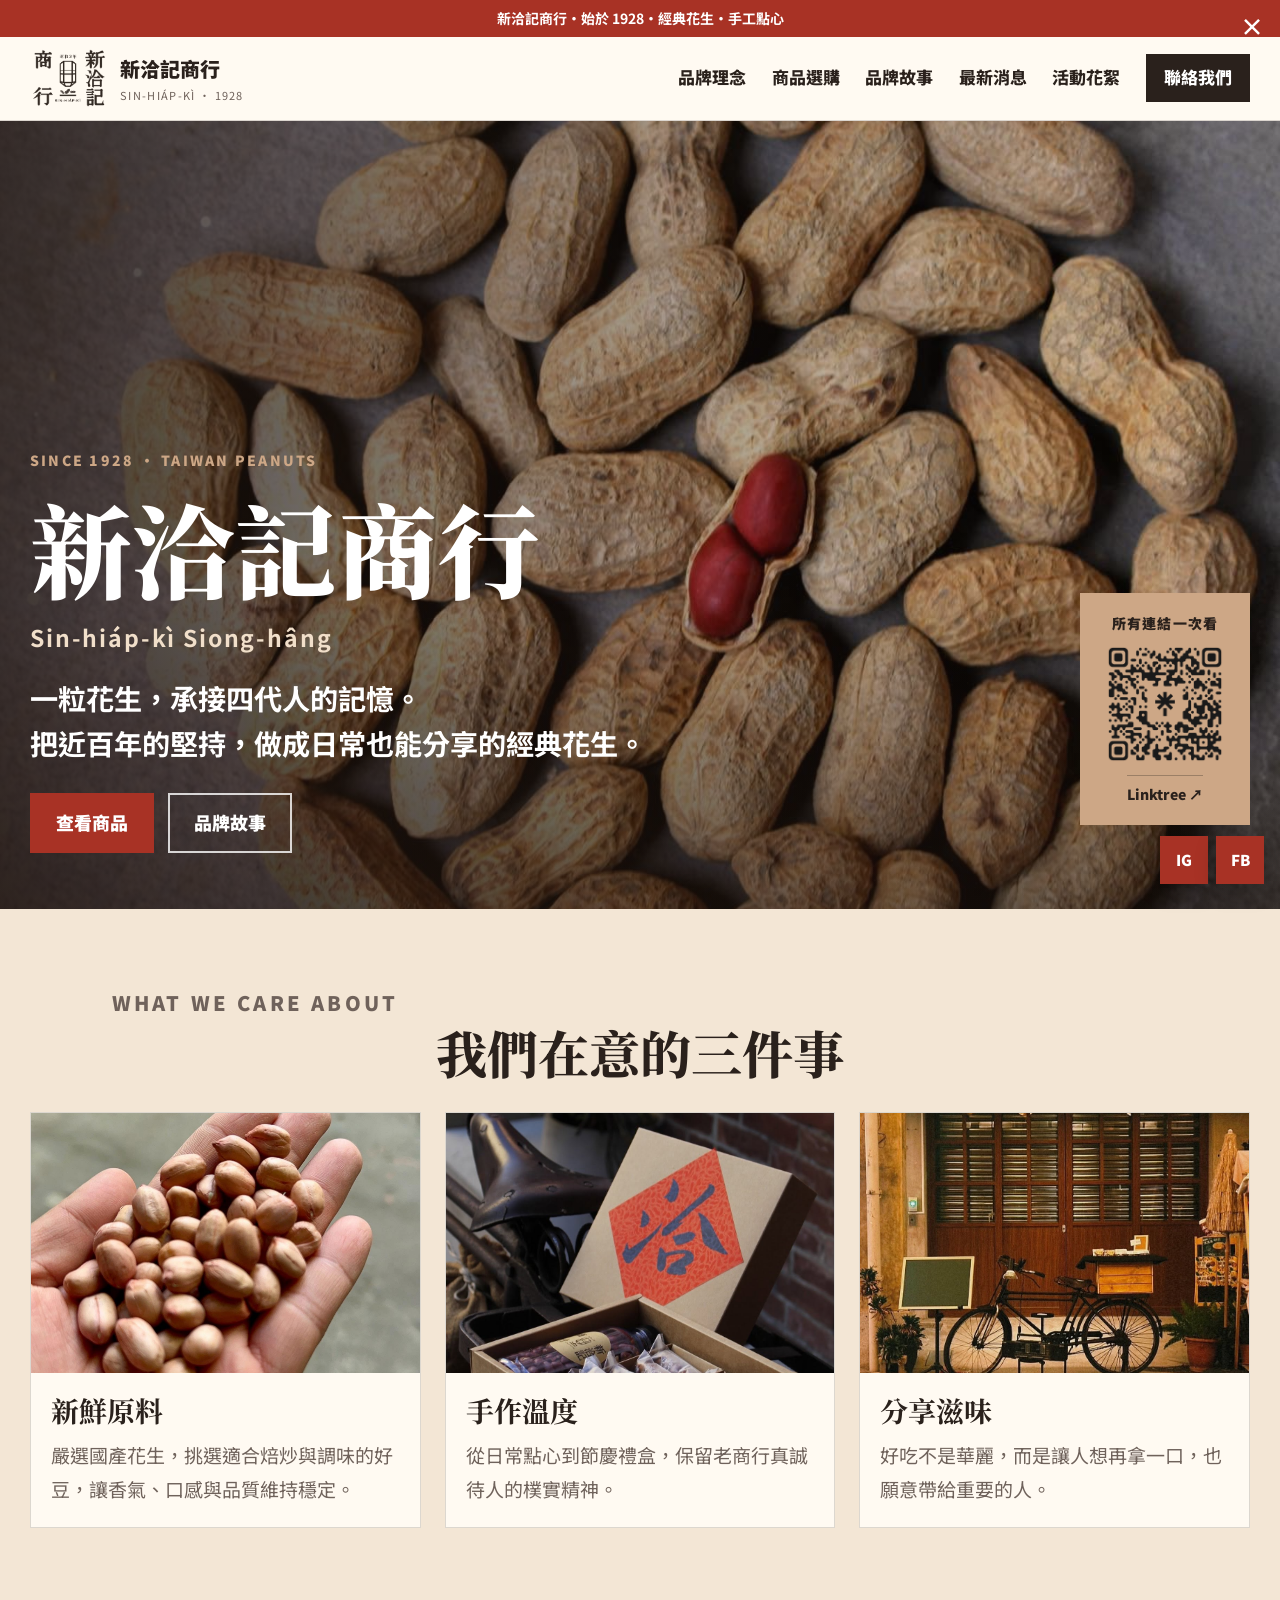
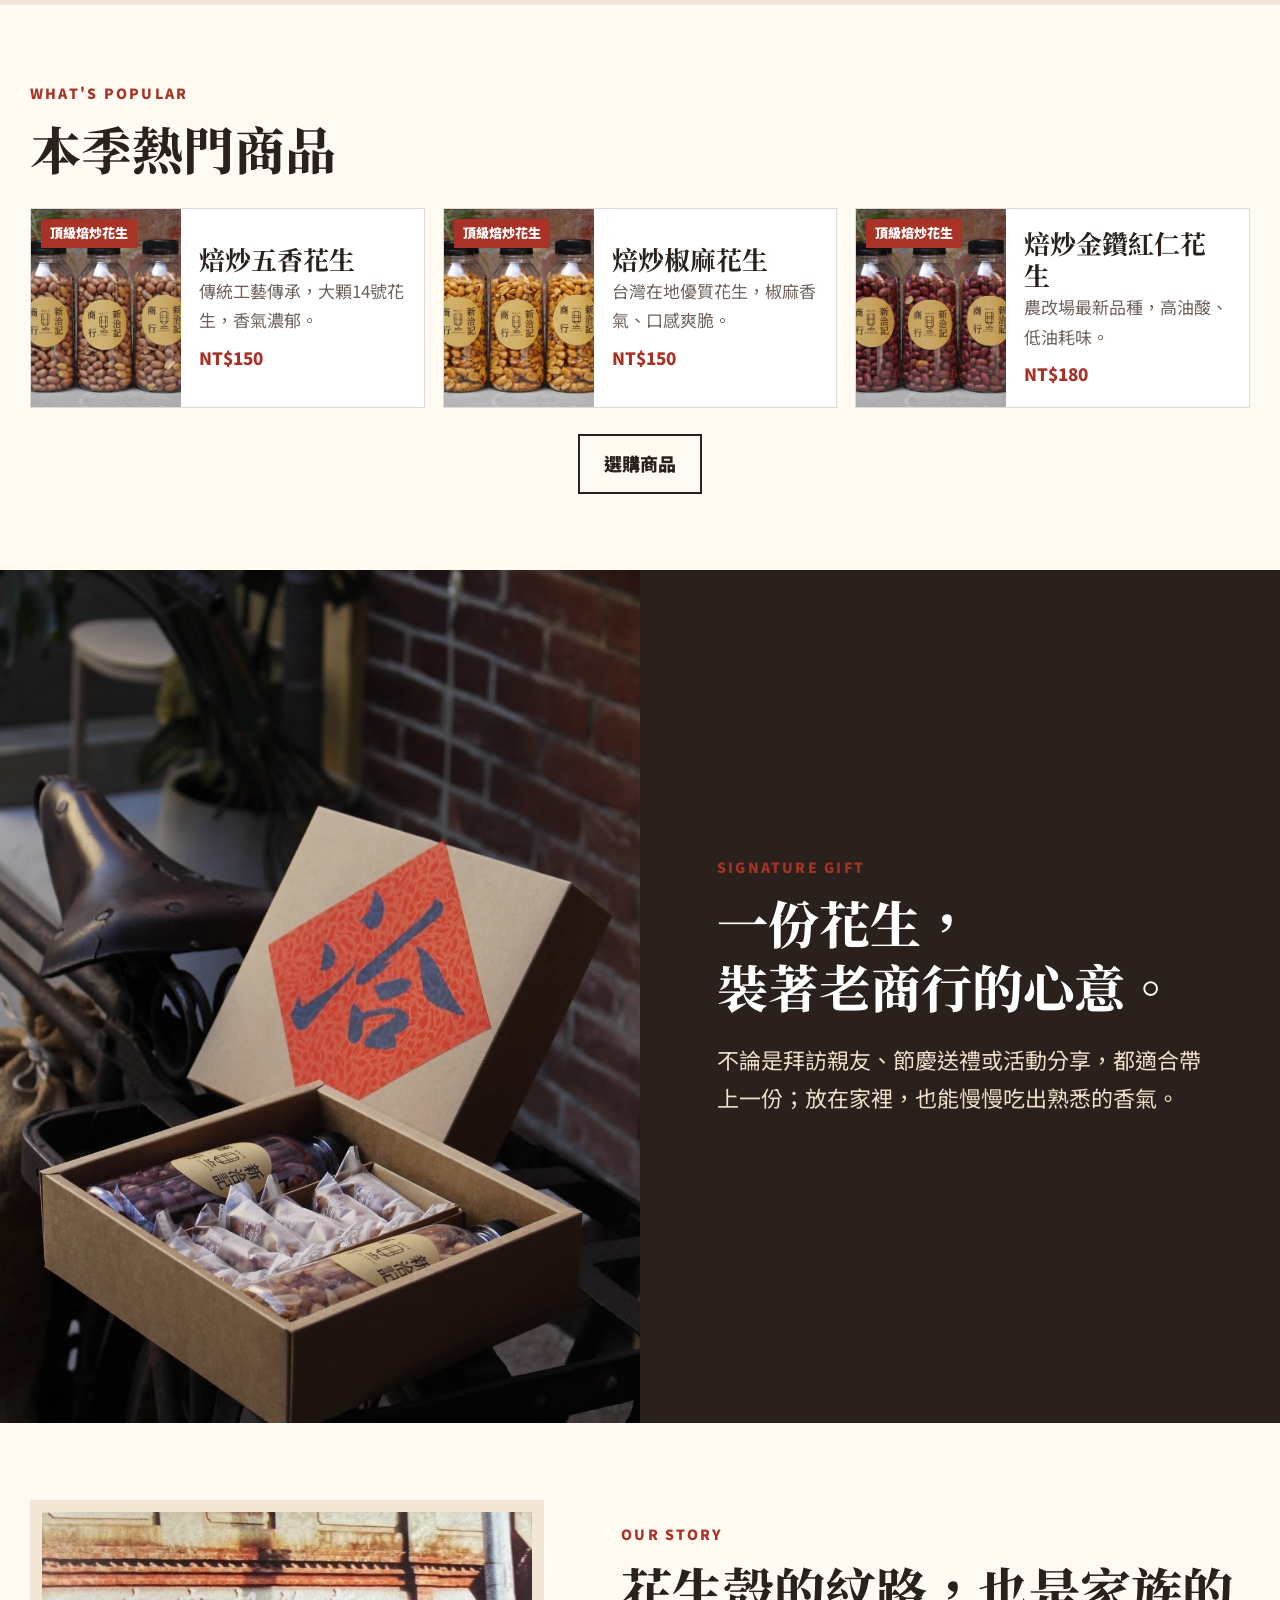
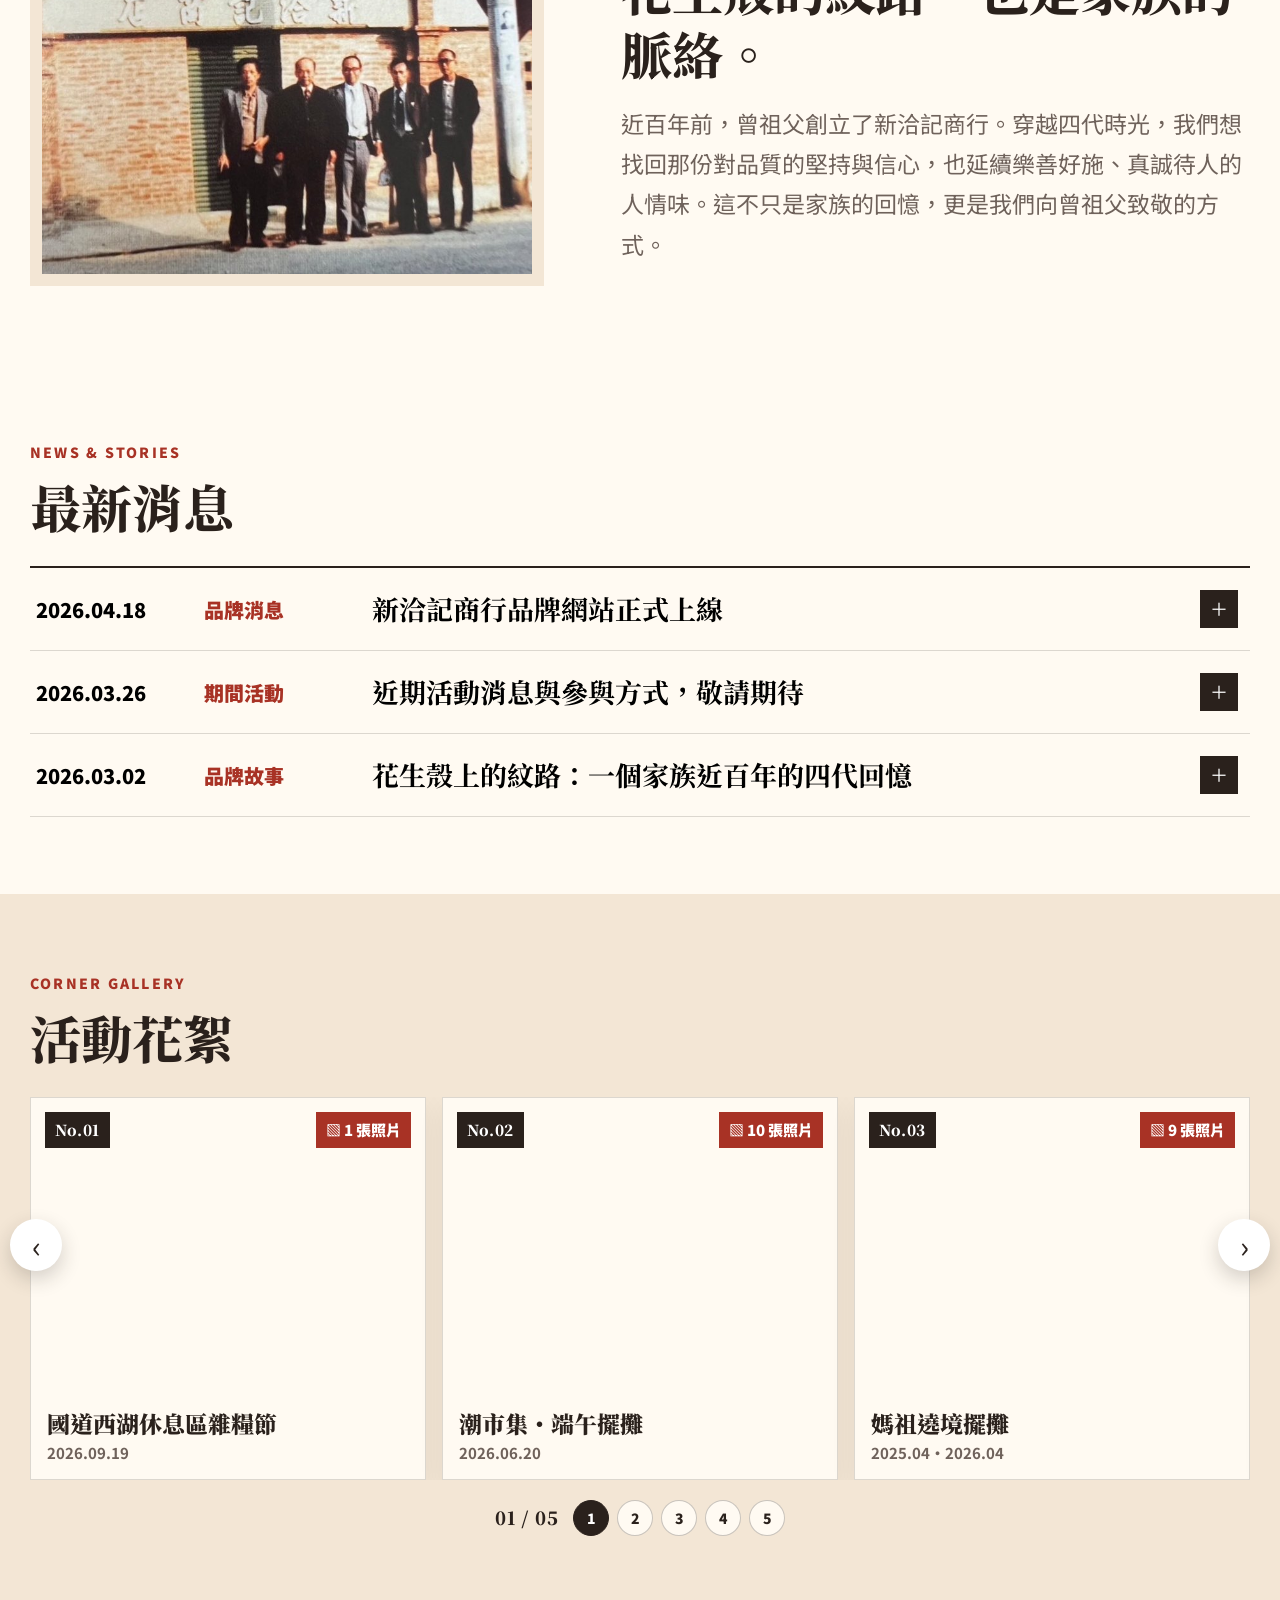
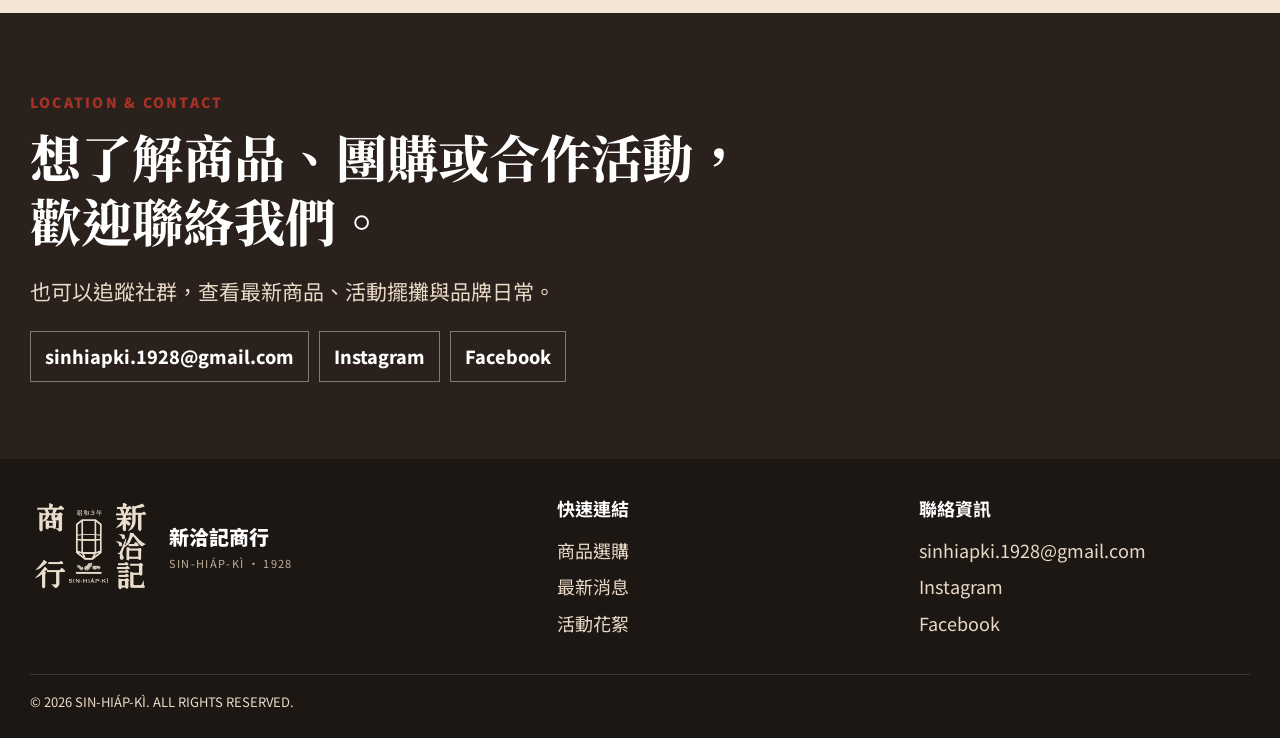
==== commit 776ba407: "防灌單、中文錯誤訊息、優惠改讀 Supabase、新訂單 Email 通知、圖片壓縮、favicon 與分享縮圖 - supabase/migrations：create_order 加上欄位長度、電" ====
--- a/index.html
+++ b/index.html
@@ -6,12 +6,25 @@
   <meta name="viewport" content="width=device-width, initial-scale=1.0">
   <meta name="description" content="新洽記商行 Sin-hiáp-kì｜始於 1928，四代傳承的國產花生與手工點心。">
   <title>新洽記商行</title>
+  <link rel="icon" type="image/png" sizes="32x32" href="images/icon/favicon-32.png">
+  <link rel="apple-touch-icon" href="images/icon/apple-touch-icon.png">
+  <!-- 分享到 LINE / Facebook 時顯示的標題、介紹、縮圖（網址要用完整網址） -->
+  <meta property="og:type" content="website">
+  <meta property="og:site_name" content="新洽記商行">
+  <meta property="og:title" content="新洽記商行｜始於 1928 的國產花生">
+  <meta property="og:description" content="四代傳承的國產花生與手工點心，焙炒花生、花生糖、花生醬線上選購。">
+  <meta property="og:url" content="https://bohui702.github.io/">
+  <meta property="og:image" content="https://bohui702.github.io/images/og-image.jpg">
+  <meta property="og:image:width" content="1200">
+  <meta property="og:image:height" content="630">
+  <meta property="og:locale" content="zh_TW">
+  <meta name="twitter:card" content="summary_large_image">
   <link rel="preconnect" href="https://fonts.googleapis.com">
   <link rel="preconnect" href="https://fonts.gstatic.com" crossorigin>
   <link
     href="https://fonts.googleapis.com/css2?family=Noto+Sans+TC:wght@400;500;600;700;900&family=Noto+Serif+TC:wght@600;700;900&display=swap"
     rel="stylesheet">
-  <link rel="stylesheet" href="css/style.css">
+  <link rel="stylesheet" href="css/style.css?v=dev">
 </head>
 
 <body>
@@ -116,7 +129,7 @@
     <!-- ===== 品牌故事 ===== -->
     <section class="intro section" id="about">
       <figure class="heritage-photo reveal">
-        <img src="images/family.png" alt="新洽記商行早期家族與店面合影" loading="lazy">
+        <img src="images/family.jpg" alt="新洽記商行早期家族與店面合影" loading="lazy">
       </figure>
       <div class="intro-story reveal">
         <p class="eyebrow">OUR STORY</p>
@@ -209,10 +222,10 @@
     </section>
   </div>
 
-  <script src="js/content.js"></script>
-  <script src="js/products.js"></script>
-  <script src="js/common.js"></script>
-  <script src="js/home.js"></script>
+  <script src="js/content.js?v=dev"></script>
+  <script src="js/products.js?v=dev"></script>
+  <script src="js/common.js?v=dev"></script>
+  <script src="js/home.js?v=dev"></script>
 </body>
 
 </html>
